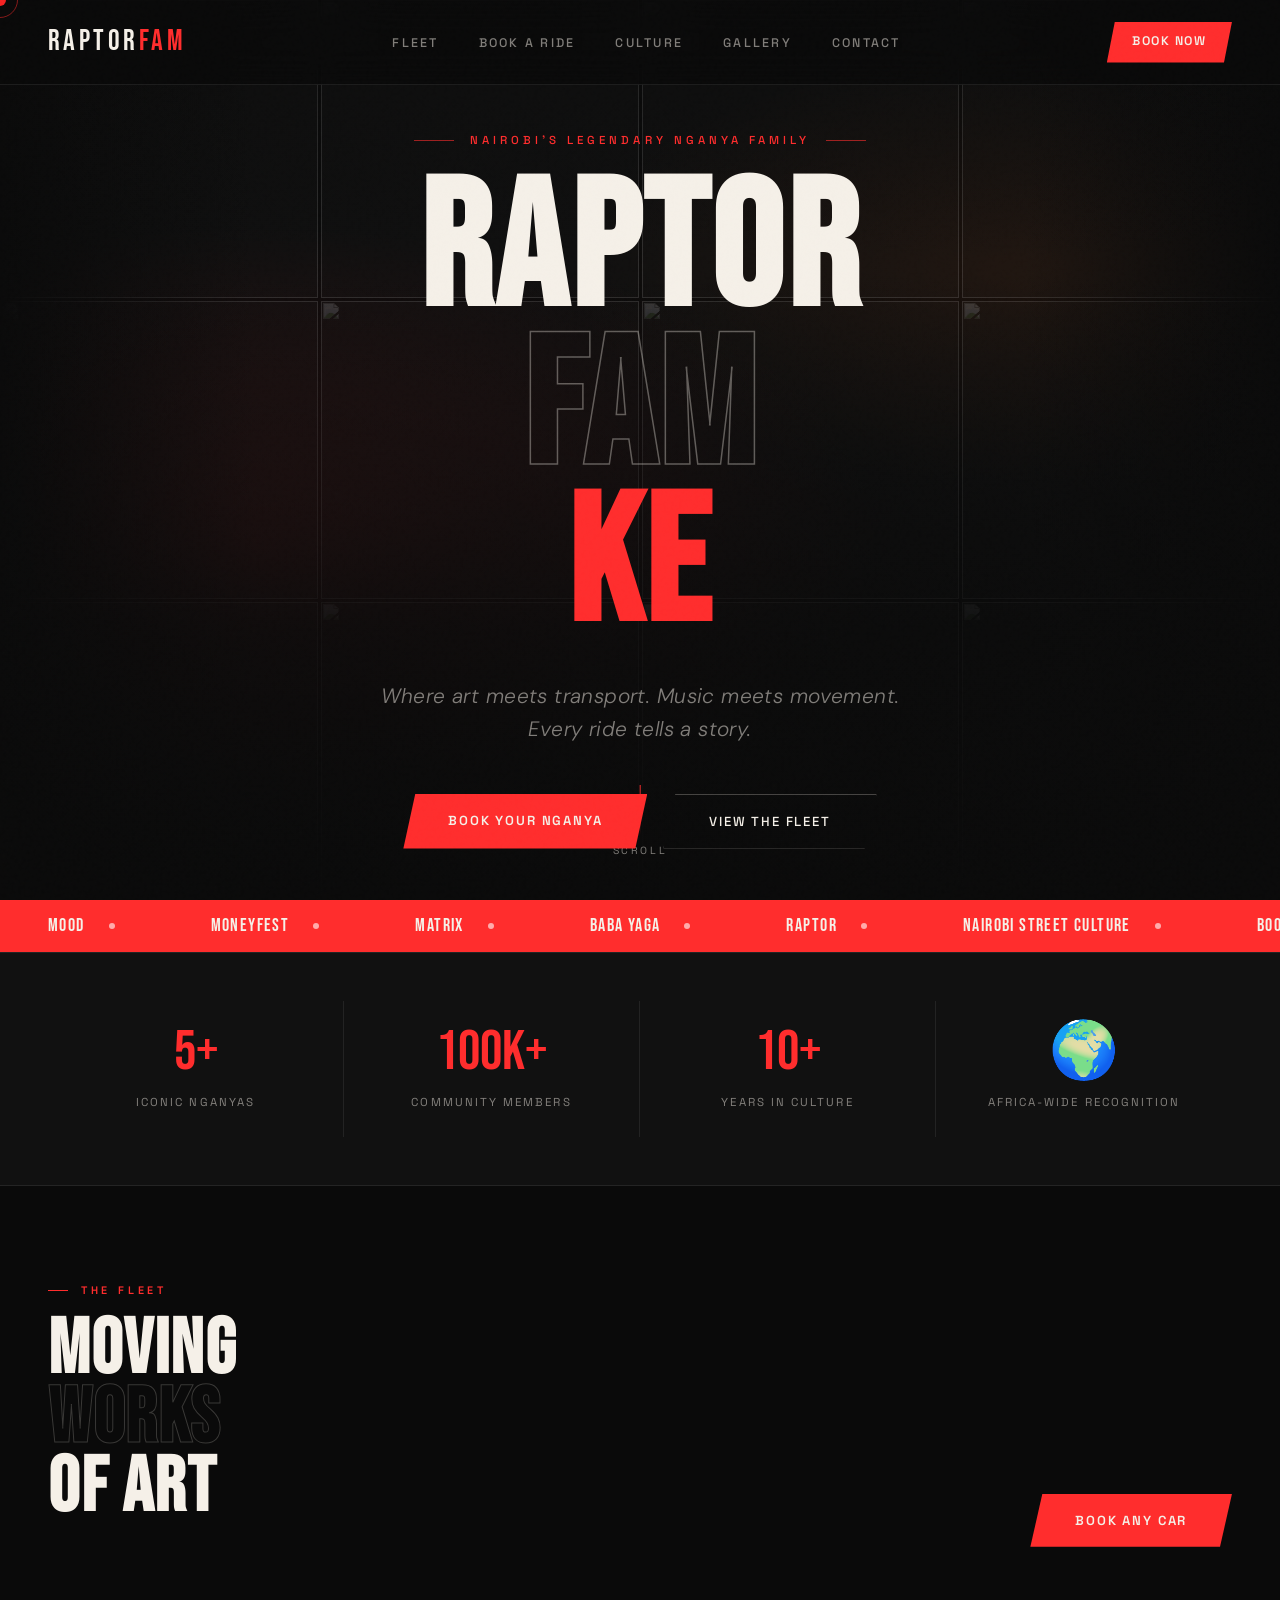
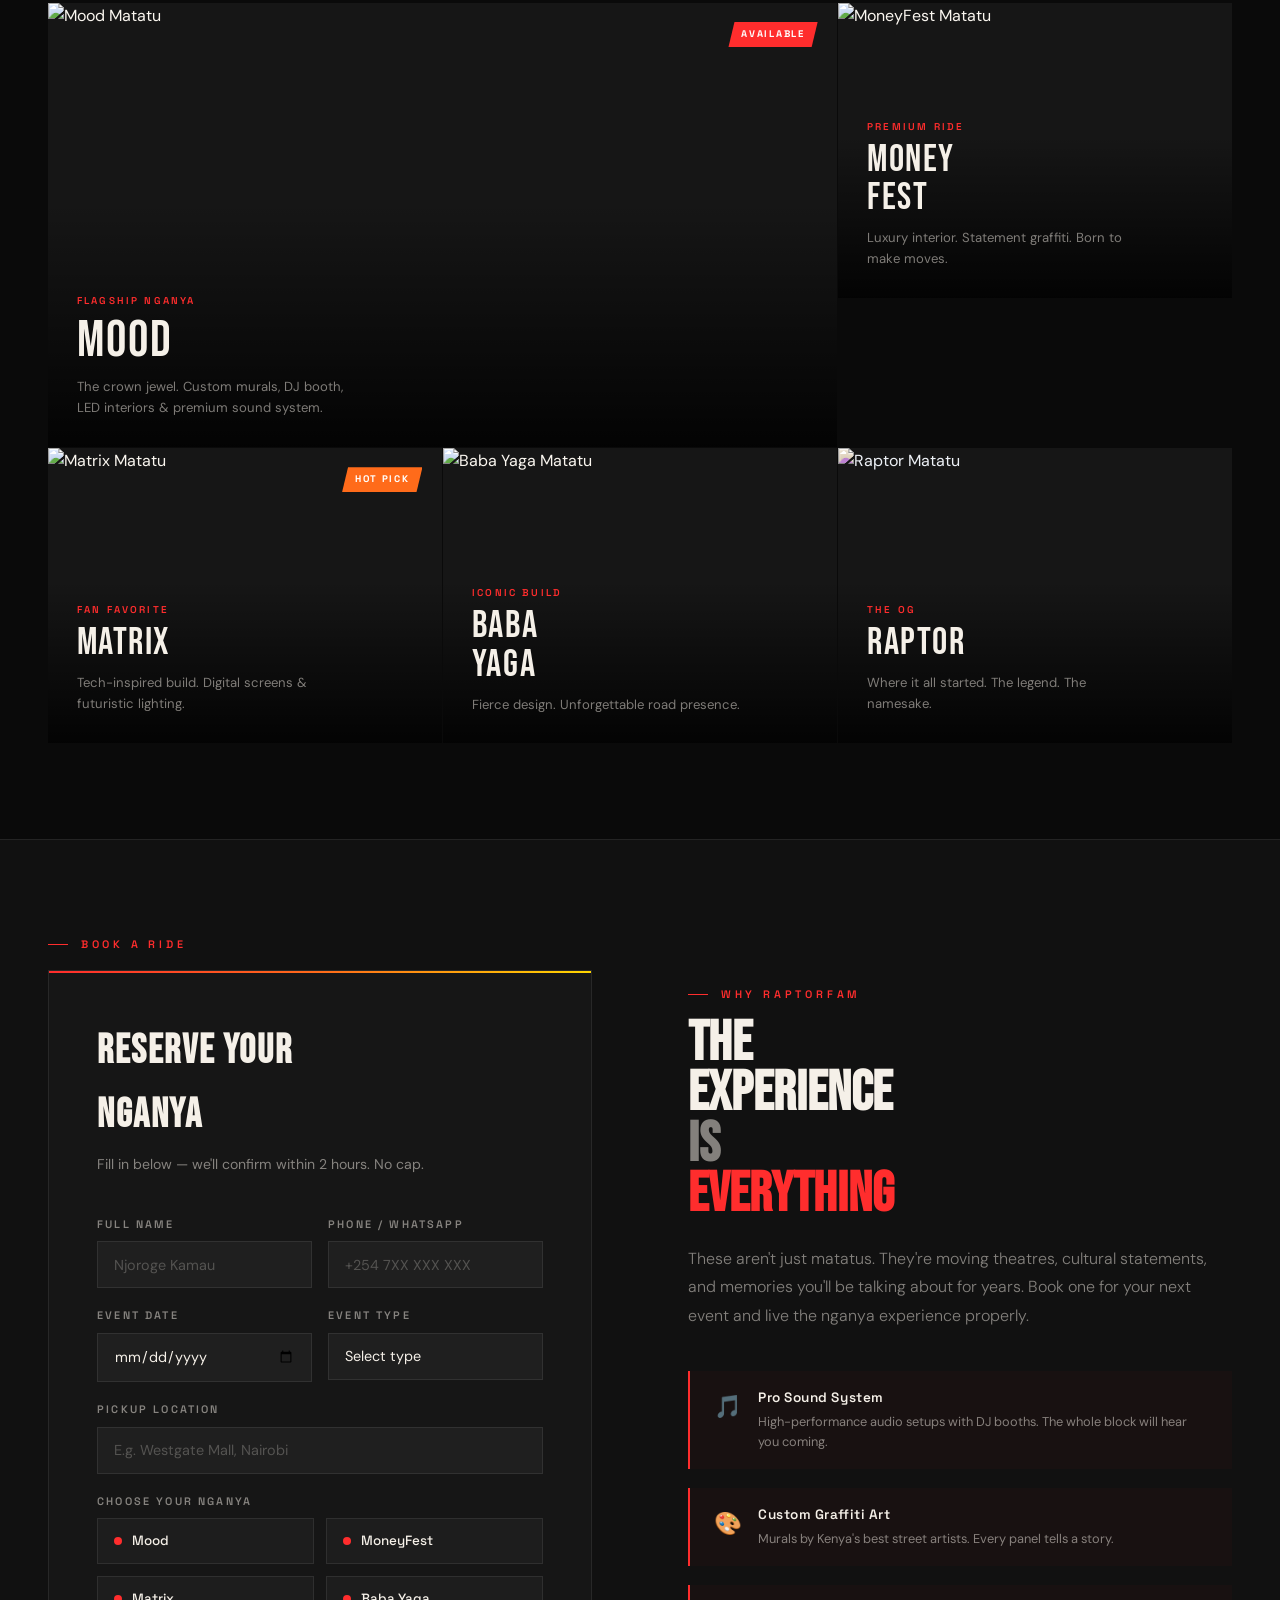
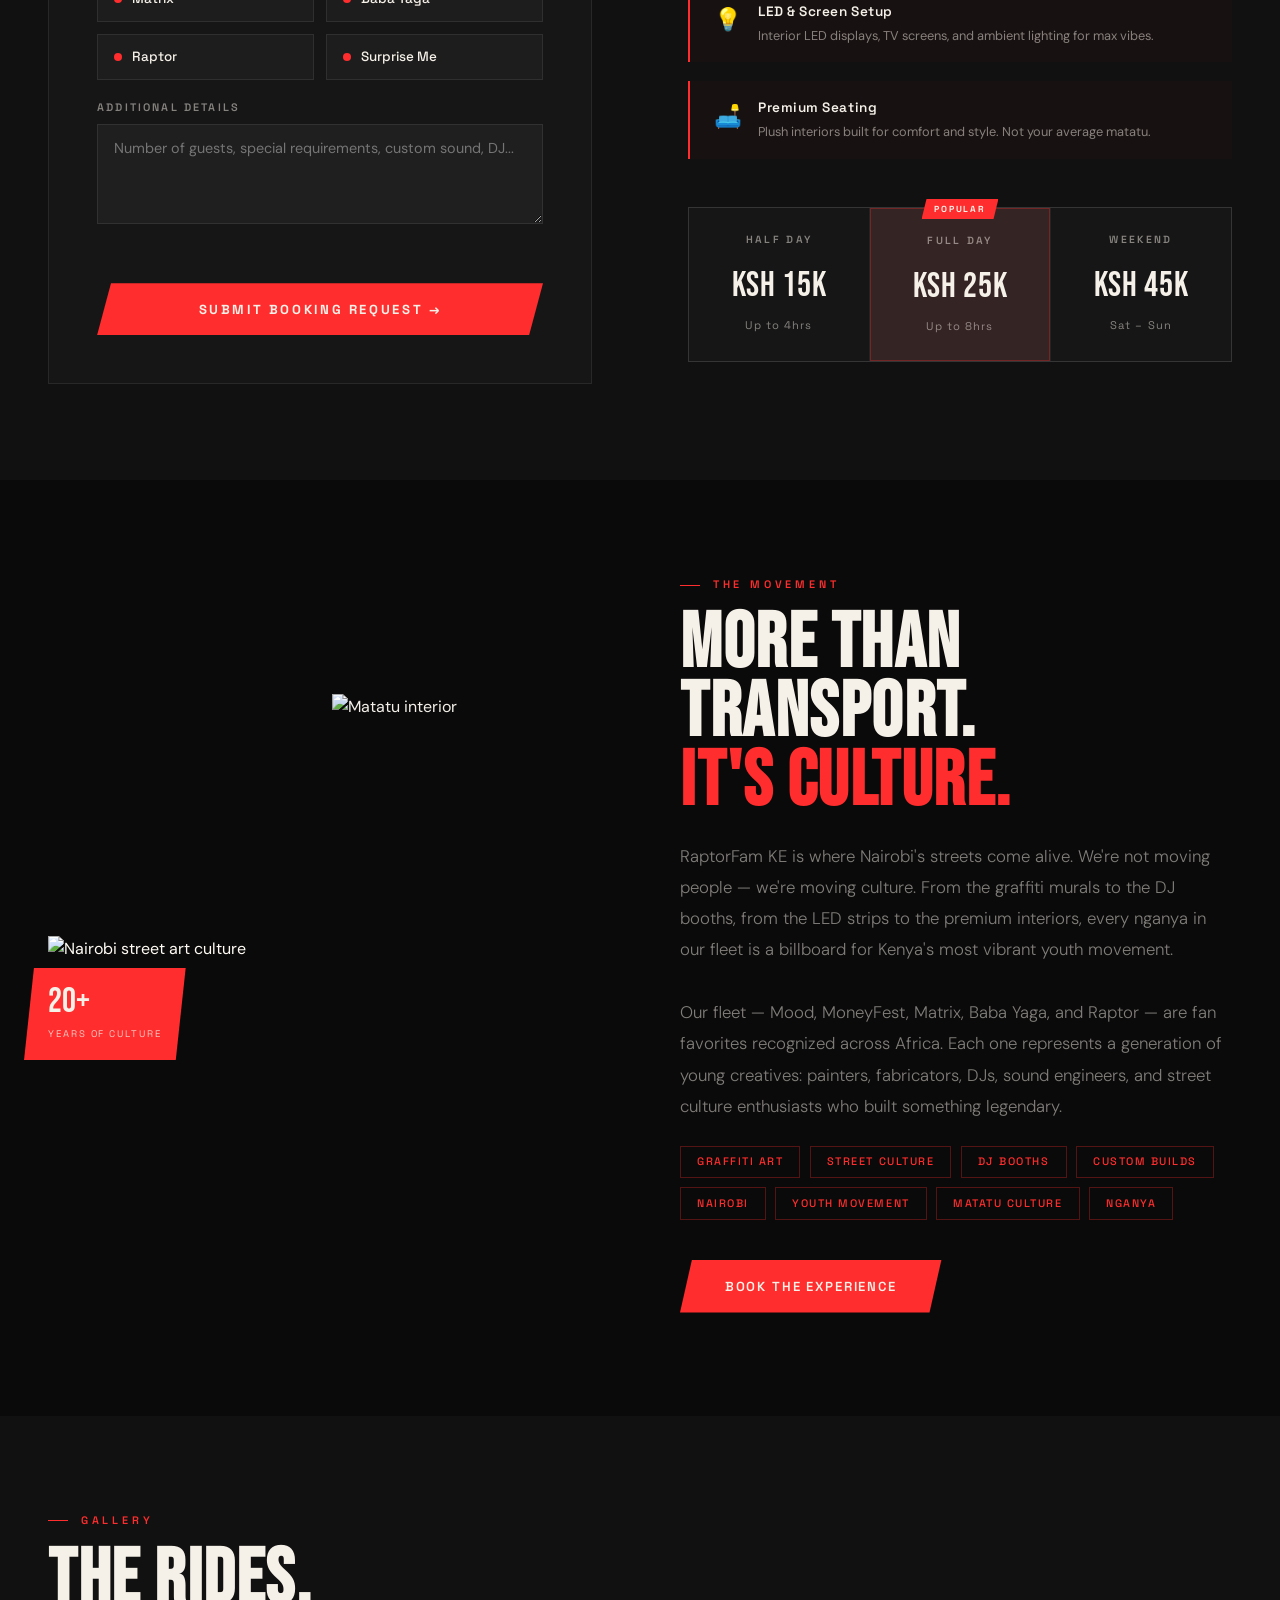
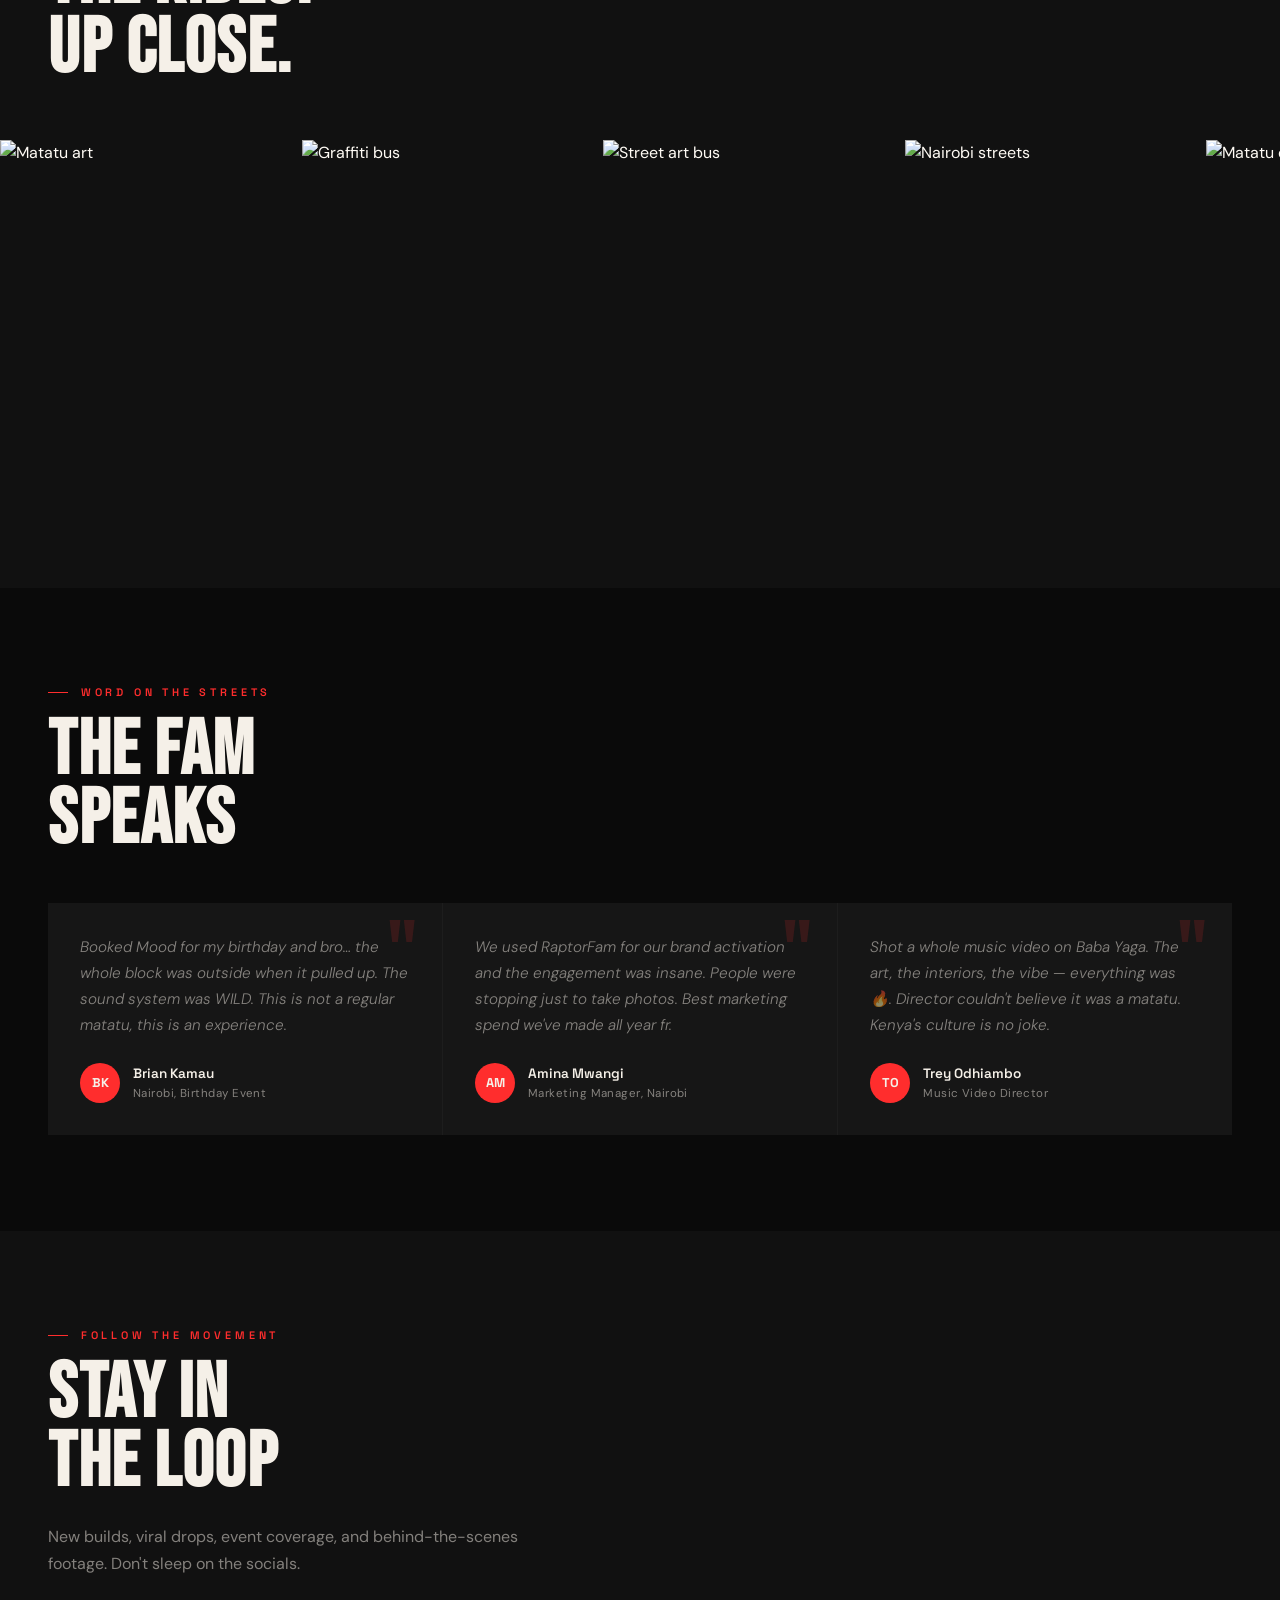
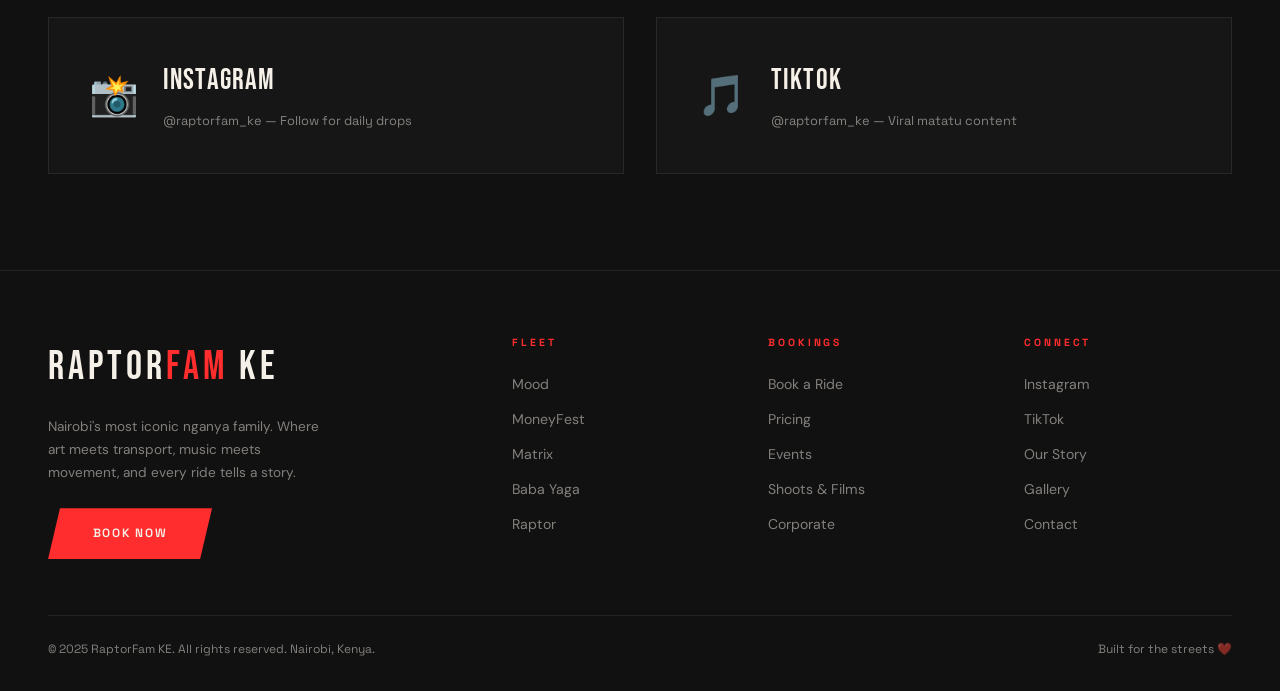
==== index.html @ e4403799 "Initial commit: RaptorFam KE website - Complete Nganya culture platform" ====
<!DOCTYPE html>
<html lang="en">
<head>
<meta charset="UTF-8">
<meta name="viewport" content="width=device-width, initial-scale=1.0">
<title>RaptorFam KE — Book the Nganya</title>
<link rel="preconnect" href="https://fonts.googleapis.com">
<link rel="preconnect" href="https://fonts.gstatic.com" crossorigin>
<link href="https://fonts.googleapis.com/css2?family=Black+Han+Sans&family=Space+Grotesk:wght@300;400;500;600;700&family=Bebas+Neue&family=DM+Sans:ital,wght@0,300;0,400;0,500;1,300&display=swap" rel="stylesheet">
<style>
  *, *::before, *::after { box-sizing: border-box; margin: 0; padding: 0; }

  :root {
    --raptor-black: #0a0a0a;
    --raptor-deep: #111111;
    --raptor-card: #161616;
    --raptor-border: rgba(255,255,255,0.08);
    --raptor-red: #FF2D2D;
    --raptor-orange: #FF6B1A;
    --raptor-yellow: #FFD600;
    --raptor-white: #F5F0E8;
    --raptor-muted: rgba(245,240,232,0.5);
    --raptor-faint: rgba(245,240,232,0.12);
    --font-display: 'Bebas Neue', sans-serif;
    --font-heading: 'Black Han Sans', sans-serif;
    --font-body: 'DM Sans', sans-serif;
    --font-ui: 'Space Grotesk', sans-serif;
  }

  html { scroll-behavior: smooth; }

  body {
    background: var(--raptor-black);
    color: var(--raptor-white);
    font-family: var(--font-body);
    font-size: 16px;
    line-height: 1.6;
    overflow-x: hidden;
    cursor: none;
  }

  /* CUSTOM CURSOR */
  .cursor {
    width: 12px; height: 12px;
    background: var(--raptor-red);
    border-radius: 50%;
    position: fixed;
    pointer-events: none;
    z-index: 9999;
    transform: translate(-50%, -50%);
    transition: transform 0.1s, background 0.2s;
    mix-blend-mode: difference;
  }
  .cursor-ring {
    width: 36px; height: 36px;
    border: 1px solid rgba(255,45,45,0.5);
    border-radius: 50%;
    position: fixed;
    pointer-events: none;
    z-index: 9998;
    transform: translate(-50%, -50%);
    transition: all 0.15s ease;
  }
  body:hover .cursor { opacity: 1; }

  /* SCROLLBAR */
  ::-webkit-scrollbar { width: 3px; }
  ::-webkit-scrollbar-track { background: var(--raptor-black); }
  ::-webkit-scrollbar-thumb { background: var(--raptor-red); border-radius: 2px; }

  /* NOISE OVERLAY */
  body::before {
    content: '';
    position: fixed;
    inset: 0;
    background-image: url("data:image/svg+xml,%3Csvg viewBox='0 0 256 256' xmlns='http://www.w3.org/2000/svg'%3E%3Cfilter id='noise'%3E%3CfeTurbulence type='fractalNoise' baseFrequency='0.9' numOctaves='4' stitchTiles='stitch'/%3E%3C/filter%3E%3Crect width='100%25' height='100%25' filter='url(%23noise)' opacity='0.04'/%3E%3C/svg%3E");
    pointer-events: none;
    z-index: 1000;
    opacity: 0.4;
  }

  /* NAV */
  nav {
    position: fixed;
    top: 0; left: 0; right: 0;
    z-index: 900;
    padding: 1.2rem 3rem;
    display: flex;
    align-items: center;
    justify-content: space-between;
    background: rgba(10,10,10,0.85);
    backdrop-filter: blur(20px);
    border-bottom: 1px solid var(--raptor-border);
  }

  .nav-logo {
    font-family: var(--font-display);
    font-size: 1.8rem;
    letter-spacing: 0.12em;
    color: var(--raptor-white);
    text-decoration: none;
  }
  .nav-logo span { color: var(--raptor-red); }

  .nav-links {
    display: flex;
    gap: 2.5rem;
    list-style: none;
  }
  .nav-links a {
    font-family: var(--font-ui);
    font-size: 0.78rem;
    font-weight: 500;
    letter-spacing: 0.18em;
    text-transform: uppercase;
    color: var(--raptor-muted);
    text-decoration: none;
    transition: color 0.2s;
    position: relative;
  }
  .nav-links a::after {
    content: '';
    position: absolute;
    bottom: -3px; left: 0;
    width: 0; height: 1px;
    background: var(--raptor-red);
    transition: width 0.3s;
  }
  .nav-links a:hover { color: var(--raptor-white); }
  .nav-links a:hover::after { width: 100%; }

  .nav-cta {
    font-family: var(--font-ui);
    font-size: 0.78rem;
    font-weight: 600;
    letter-spacing: 0.12em;
    text-transform: uppercase;
    padding: 0.65rem 1.6rem;
    background: var(--raptor-red);
    color: var(--raptor-white);
    border: none;
    cursor: none;
    text-decoration: none;
    transition: background 0.2s, transform 0.15s;
    clip-path: polygon(8px 0%, 100% 0%, calc(100% - 8px) 100%, 0% 100%);
  }
  .nav-cta:hover {
    background: var(--raptor-orange);
    transform: translateY(-1px);
  }

  /* HERO */
  .hero {
    min-height: 100vh;
    position: relative;
    display: grid;
    place-items: center;
    overflow: hidden;
    padding-top: 80px;
  }

  .hero-bg {
    position: absolute;
    inset: 0;
    background:
      radial-gradient(ellipse 70% 50% at 20% 60%, rgba(255,45,45,0.12) 0%, transparent 70%),
      radial-gradient(ellipse 60% 40% at 80% 30%, rgba(255,107,26,0.07) 0%, transparent 60%),
      var(--raptor-black);
  }

  .hero-img-grid {
    position: absolute;
    inset: 0;
    display: grid;
    grid-template-columns: repeat(4, 1fr);
    grid-template-rows: repeat(3, 1fr);
    gap: 3px;
    opacity: 0.18;
  }
  .hero-img-grid-cell {
    background: var(--raptor-faint);
    overflow: hidden;
  }
  .hero-img-grid-cell img {
    width: 100%; height: 100%;
    object-fit: cover;
    filter: grayscale(60%) contrast(1.2);
  }

  .hero-grid-overlay {
    position: absolute;
    inset: 0;
    background:
      linear-gradient(to bottom, rgba(10,10,10,0.3) 0%, transparent 30%, rgba(10,10,10,0.8) 70%, var(--raptor-black) 100%),
      linear-gradient(to right, var(--raptor-black) 0%, transparent 20%, transparent 80%, var(--raptor-black) 100%);
  }

  .hero-content {
    position: relative;
    z-index: 2;
    text-align: center;
    max-width: 1100px;
    padding: 0 2rem;
  }

  .hero-eyebrow {
    font-family: var(--font-ui);
    font-size: 0.72rem;
    font-weight: 500;
    letter-spacing: 0.35em;
    text-transform: uppercase;
    color: var(--raptor-red);
    margin-bottom: 1.5rem;
    display: flex;
    align-items: center;
    justify-content: center;
    gap: 1rem;
  }
  .hero-eyebrow::before, .hero-eyebrow::after {
    content: '';
    display: block;
    width: 40px; height: 1px;
    background: var(--raptor-red);
    opacity: 0.6;
  }

  .hero-title {
    font-family: var(--font-display);
    font-size: clamp(5rem, 14vw, 13rem);
    line-height: 0.88;
    letter-spacing: 0.02em;
    color: var(--raptor-white);
    margin-bottom: 0.3rem;
  }
  .hero-title .outline {
    -webkit-text-stroke: 1.5px rgba(245,240,232,0.35);
    color: transparent;
  }
  .hero-title .accent { color: var(--raptor-red); }

  .hero-subtitle {
    font-family: var(--font-body);
    font-size: clamp(1rem, 2.2vw, 1.3rem);
    font-weight: 300;
    color: var(--raptor-muted);
    max-width: 560px;
    margin: 2rem auto 3rem;
    font-style: italic;
    letter-spacing: 0.02em;
  }

  .hero-actions {
    display: flex;
    gap: 1rem;
    justify-content: center;
    flex-wrap: wrap;
  }

  .btn-primary {
    font-family: var(--font-ui);
    font-size: 0.82rem;
    font-weight: 600;
    letter-spacing: 0.14em;
    text-transform: uppercase;
    padding: 1rem 2.8rem;
    background: var(--raptor-red);
    color: var(--raptor-white);
    border: none;
    cursor: none;
    text-decoration: none;
    display: inline-block;
    transition: all 0.2s;
    clip-path: polygon(12px 0%, 100% 0%, calc(100% - 12px) 100%, 0% 100%);
    position: relative;
    overflow: hidden;
  }
  .btn-primary::before {
    content: '';
    position: absolute;
    inset: 0;
    background: linear-gradient(90deg, transparent, rgba(255,255,255,0.12), transparent);
    transform: translateX(-100%);
    transition: transform 0.5s;
  }
  .btn-primary:hover::before { transform: translateX(100%); }
  .btn-primary:hover { background: var(--raptor-orange); transform: translateY(-2px); }

  .btn-ghost {
    font-family: var(--font-ui);
    font-size: 0.82rem;
    font-weight: 500;
    letter-spacing: 0.14em;
    text-transform: uppercase;
    padding: 1rem 2.8rem;
    background: transparent;
    color: var(--raptor-white);
    border: 1px solid rgba(245,240,232,0.25);
    cursor: none;
    text-decoration: none;
    display: inline-block;
    transition: all 0.2s;
    clip-path: polygon(12px 0%, 100% 0%, calc(100% - 12px) 100%, 0% 100%);
  }
  .btn-ghost:hover {
    border-color: var(--raptor-red);
    color: var(--raptor-red);
    transform: translateY(-2px);
  }

  .hero-scroll {
    position: absolute;
    bottom: 2.5rem;
    left: 50%;
    transform: translateX(-50%);
    display: flex;
    flex-direction: column;
    align-items: center;
    gap: 0.5rem;
    font-family: var(--font-ui);
    font-size: 0.65rem;
    letter-spacing: 0.25em;
    text-transform: uppercase;
    color: var(--raptor-muted);
  }
  .hero-scroll-line {
    width: 1px;
    height: 50px;
    background: linear-gradient(to bottom, var(--raptor-red), transparent);
    animation: scrollPulse 2s infinite;
  }
  @keyframes scrollPulse {
    0%, 100% { opacity: 0.4; transform: scaleY(1); }
    50% { opacity: 1; transform: scaleY(1.2); }
  }

  /* TICKER */
  .ticker-wrap {
    background: var(--raptor-red);
    overflow: hidden;
    padding: 0.75rem 0;
    position: relative;
    z-index: 2;
  }
  .ticker-track {
    display: flex;
    width: max-content;
    animation: tickerScroll 25s linear infinite;
  }
  .ticker-item {
    font-family: var(--font-display);
    font-size: 1.1rem;
    letter-spacing: 0.08em;
    color: var(--raptor-white);
    padding: 0 3rem;
    white-space: nowrap;
    display: flex;
    align-items: center;
    gap: 1.5rem;
  }
  .ticker-item span {
    width: 6px; height: 6px;
    background: rgba(255,255,255,0.6);
    border-radius: 50%;
    display: inline-block;
  }
  @keyframes tickerScroll {
    from { transform: translateX(0); }
    to { transform: translateX(-50%); }
  }

  /* SECTION COMMONS */
  section { position: relative; }

  .section-inner {
    max-width: 1280px;
    margin: 0 auto;
    padding: 6rem 3rem;
  }

  .section-label {
    font-family: var(--font-ui);
    font-size: 0.68rem;
    font-weight: 600;
    letter-spacing: 0.35em;
    text-transform: uppercase;
    color: var(--raptor-red);
    margin-bottom: 1rem;
    display: flex;
    align-items: center;
    gap: 0.8rem;
  }
  .section-label::before {
    content: '';
    display: block;
    width: 20px; height: 1px;
    background: var(--raptor-red);
  }

  .section-title {
    font-family: var(--font-display);
    font-size: clamp(3rem, 6vw, 5.5rem);
    line-height: 0.9;
    letter-spacing: 0.02em;
    color: var(--raptor-white);
    margin-bottom: 1.5rem;
  }

  /* STATS BAR */
  .stats-bar {
    background: var(--raptor-deep);
    border-top: 1px solid var(--raptor-border);
    border-bottom: 1px solid var(--raptor-border);
  }
  .stats-grid {
    max-width: 1280px;
    margin: 0 auto;
    padding: 3rem;
    display: grid;
    grid-template-columns: repeat(4, 1fr);
    gap: 0;
  }
  .stat-item {
    padding: 1.5rem 2rem;
    border-right: 1px solid var(--raptor-border);
    text-align: center;
  }
  .stat-item:last-child { border-right: none; }
  .stat-number {
    font-family: var(--font-display);
    font-size: 3.5rem;
    color: var(--raptor-red);
    display: block;
    line-height: 1;
    margin-bottom: 0.4rem;
  }
  .stat-label {
    font-family: var(--font-ui);
    font-size: 0.72rem;
    letter-spacing: 0.18em;
    text-transform: uppercase;
    color: var(--raptor-muted);
  }

  /* FLEET SECTION */
  .fleet-section { background: var(--raptor-black); }

  .fleet-header {
    display: flex;
    align-items: flex-end;
    justify-content: space-between;
    margin-bottom: 3.5rem;
  }

  .fleet-grid {
    display: grid;
    grid-template-columns: repeat(3, 1fr);
    gap: 1.5px;
  }

  .fleet-card {
    position: relative;
    overflow: hidden;
    cursor: none;
    aspect-ratio: 4/3;
    background: var(--raptor-card);
  }
  .fleet-card:first-child {
    grid-column: span 2;
    aspect-ratio: 16/9;
  }

  .fleet-card img {
    width: 100%; height: 100%;
    object-fit: cover;
    transition: transform 0.6s cubic-bezier(0.25, 0.46, 0.45, 0.94), filter 0.4s;
    filter: saturate(0.8) contrast(1.05);
  }
  .fleet-card:hover img {
    transform: scale(1.06);
    filter: saturate(1.1) contrast(1.1);
  }

  .fleet-card-overlay {
    position: absolute;
    inset: 0;
    background: linear-gradient(to top, rgba(0,0,0,0.85) 0%, transparent 55%);
    display: flex;
    flex-direction: column;
    justify-content: flex-end;
    padding: 1.8rem;
    transition: opacity 0.3s;
  }

  .fleet-tag {
    font-family: var(--font-ui);
    font-size: 0.62rem;
    font-weight: 600;
    letter-spacing: 0.22em;
    text-transform: uppercase;
    color: var(--raptor-red);
    margin-bottom: 0.4rem;
  }
  .fleet-name {
    font-family: var(--font-display);
    font-size: 2.4rem;
    letter-spacing: 0.04em;
    color: var(--raptor-white);
    line-height: 1;
    margin-bottom: 0.6rem;
  }
  .fleet-card:first-child .fleet-name { font-size: 3.2rem; }
  .fleet-desc {
    font-size: 0.82rem;
    color: var(--raptor-muted);
    max-width: 280px;
  }

  .fleet-badge {
    position: absolute;
    top: 1.2rem; right: 1.2rem;
    background: var(--raptor-red);
    font-family: var(--font-ui);
    font-size: 0.6rem;
    font-weight: 700;
    letter-spacing: 0.18em;
    text-transform: uppercase;
    color: white;
    padding: 0.3rem 0.8rem;
    clip-path: polygon(6px 0%, 100% 0%, calc(100% - 6px) 100%, 0% 100%);
  }

  /* BOOKING SECTION */
  .booking-section {
    background: var(--raptor-deep);
    border-top: 1px solid var(--raptor-border);
  }

  .booking-grid {
    display: grid;
    grid-template-columns: 1fr 1fr;
    gap: 6rem;
    align-items: start;
  }

  .booking-form {
    background: var(--raptor-card);
    border: 1px solid var(--raptor-border);
    padding: 3rem;
    position: relative;
  }
  .booking-form::before {
    content: '';
    position: absolute;
    top: 0; left: 0; right: 0;
    height: 2px;
    background: linear-gradient(90deg, var(--raptor-red), var(--raptor-orange), var(--raptor-yellow));
  }

  .form-title {
    font-family: var(--font-display);
    font-size: 2.5rem;
    letter-spacing: 0.04em;
    margin-bottom: 0.4rem;
  }
  .form-subtitle {
    font-size: 0.88rem;
    color: var(--raptor-muted);
    margin-bottom: 2.5rem;
  }

  .form-row {
    display: grid;
    grid-template-columns: 1fr 1fr;
    gap: 1rem;
  }

  .form-group {
    margin-bottom: 1.2rem;
  }
  .form-label {
    display: block;
    font-family: var(--font-ui);
    font-size: 0.68rem;
    font-weight: 600;
    letter-spacing: 0.2em;
    text-transform: uppercase;
    color: var(--raptor-muted);
    margin-bottom: 0.5rem;
  }
  .form-input, .form-select, .form-textarea {
    width: 100%;
    background: rgba(255,255,255,0.04);
    border: 1px solid var(--raptor-border);
    color: var(--raptor-white);
    font-family: var(--font-body);
    font-size: 0.9rem;
    padding: 0.85rem 1rem;
    outline: none;
    transition: border-color 0.2s, background 0.2s;
    appearance: none;
    -webkit-appearance: none;
  }
  .form-input:focus, .form-select:focus, .form-textarea:focus {
    border-color: var(--raptor-red);
    background: rgba(255,45,45,0.04);
  }
  .form-input::placeholder { color: rgba(245,240,232,0.25); }
  .form-select option { background: var(--raptor-card); color: var(--raptor-white); }
  .form-textarea { resize: vertical; min-height: 100px; }

  .form-cars {
    display: grid;
    grid-template-columns: repeat(2, 1fr);
    gap: 0.75rem;
    margin-top: 0.5rem;
  }
  .car-option {
    position: relative;
  }
  .car-option input { position: absolute; opacity: 0; pointer-events: none; }
  .car-option label {
    display: flex;
    align-items: center;
    gap: 0.6rem;
    padding: 0.7rem 1rem;
    background: rgba(255,255,255,0.03);
    border: 1px solid var(--raptor-border);
    cursor: none;
    transition: all 0.2s;
    font-size: 0.84rem;
    font-family: var(--font-ui);
    font-weight: 500;
  }
  .car-option input:checked + label {
    border-color: var(--raptor-red);
    background: rgba(255,45,45,0.1);
    color: var(--raptor-red);
  }
  .car-dot {
    width: 8px; height: 8px;
    border-radius: 50%;
    background: var(--raptor-red);
    flex-shrink: 0;
  }

  .form-submit {
    width: 100%;
    margin-top: 2rem;
    padding: 1.1rem;
    background: var(--raptor-red);
    color: var(--raptor-white);
    border: none;
    font-family: var(--font-ui);
    font-size: 0.82rem;
    font-weight: 700;
    letter-spacing: 0.2em;
    text-transform: uppercase;
    cursor: none;
    transition: all 0.2s;
    clip-path: polygon(14px 0%, 100% 0%, calc(100% - 14px) 100%, 0% 100%);
    position: relative;
    overflow: hidden;
  }
  .form-submit::before {
    content: '';
    position: absolute;
    inset: 0;
    background: linear-gradient(90deg, transparent, rgba(255,255,255,0.15), transparent);
    transform: translateX(-100%);
    transition: transform 0.5s;
  }
  .form-submit:hover::before { transform: translateX(100%); }
  .form-submit:hover { background: #ff1a1a; }

  .booking-info { padding-top: 1rem; }

  .info-title {
    font-family: var(--font-display);
    font-size: 3.5rem;
    line-height: 0.9;
    margin-bottom: 1.5rem;
  }
  .info-title .dim { color: var(--raptor-muted); }

  .info-text {
    font-size: 1rem;
    font-weight: 300;
    color: var(--raptor-muted);
    line-height: 1.8;
    margin-bottom: 2.5rem;
  }

  .info-features {
    display: flex;
    flex-direction: column;
    gap: 1.2rem;
    margin-bottom: 3rem;
  }
  .info-feat {
    display: flex;
    align-items: flex-start;
    gap: 1rem;
    padding: 1rem 1.5rem;
    border-left: 2px solid var(--raptor-red);
    background: rgba(255,45,45,0.03);
  }
  .feat-icon {
    font-size: 1.4rem;
    flex-shrink: 0;
    margin-top: 0.1rem;
  }
  .feat-title {
    font-family: var(--font-ui);
    font-size: 0.85rem;
    font-weight: 600;
    color: var(--raptor-white);
    margin-bottom: 0.2rem;
    letter-spacing: 0.04em;
  }
  .feat-desc {
    font-size: 0.8rem;
    color: var(--raptor-muted);
  }

  .price-cards {
    display: grid;
    grid-template-columns: repeat(3, 1fr);
    gap: 1px;
    background: var(--raptor-border);
    border: 1px solid var(--raptor-border);
  }
  .price-card {
    background: var(--raptor-card);
    padding: 1.5rem 1.2rem;
    text-align: center;
  }
  .price-card.featured {
    background: rgba(255,45,45,0.08);
    border: 1px solid rgba(255,45,45,0.3);
    position: relative;
  }
  .price-card.featured::before {
    content: 'POPULAR';
    position: absolute;
    top: -10px; left: 50%;
    transform: translateX(-50%);
    background: var(--raptor-red);
    font-family: var(--font-ui);
    font-size: 0.55rem;
    font-weight: 700;
    letter-spacing: 0.2em;
    padding: 0.2rem 0.8rem;
    clip-path: polygon(5px 0%, 100% 0%, calc(100% - 5px) 100%, 0% 100%);
  }
  .price-tier {
    font-family: var(--font-ui);
    font-size: 0.65rem;
    font-weight: 600;
    letter-spacing: 0.22em;
    text-transform: uppercase;
    color: var(--raptor-muted);
    margin-bottom: 0.6rem;
  }
  .price-amount {
    font-family: var(--font-display);
    font-size: 2.2rem;
    color: var(--raptor-white);
    letter-spacing: 0.02em;
  }
  .price-amount small {
    font-family: var(--font-ui);
    font-size: 0.7rem;
    color: var(--raptor-muted);
    letter-spacing: 0.1em;
    display: block;
    margin-top: 0.2rem;
  }

  /* CULTURE SECTION */
  .culture-section { background: var(--raptor-black); }

  .culture-grid {
    display: grid;
    grid-template-columns: 1fr 1fr;
    gap: 5rem;
    align-items: center;
  }

  .culture-visual {
    position: relative;
  }
  .culture-img-main {
    width: 100%;
    aspect-ratio: 4/5;
    object-fit: cover;
    filter: saturate(0.85) contrast(1.1);
  }
  .culture-img-accent {
    position: absolute;
    bottom: -2rem;
    right: -2rem;
    width: 55%;
    aspect-ratio: 1;
    object-fit: cover;
    border: 4px solid var(--raptor-black);
    filter: saturate(0.85);
  }
  .culture-stat-pill {
    position: absolute;
    top: 2rem;
    left: -1.5rem;
    background: var(--raptor-red);
    padding: 1rem 1.5rem;
    clip-path: polygon(10px 0%, 100% 0%, calc(100% - 10px) 100%, 0% 100%);
  }
  .culture-stat-pill .num {
    font-family: var(--font-display);
    font-size: 2.2rem;
    display: block;
    line-height: 1;
  }
  .culture-stat-pill .lbl {
    font-family: var(--font-ui);
    font-size: 0.6rem;
    letter-spacing: 0.2em;
    text-transform: uppercase;
    opacity: 0.8;
  }

  .culture-text .section-title { margin-bottom: 1.5rem; }

  .culture-body {
    font-size: 1.05rem;
    font-weight: 300;
    color: var(--raptor-muted);
    line-height: 1.85;
    margin-bottom: 2rem;
  }

  .culture-tags {
    display: flex;
    flex-wrap: wrap;
    gap: 0.6rem;
    margin-bottom: 2.5rem;
  }
  .culture-tag {
    font-family: var(--font-ui);
    font-size: 0.68rem;
    font-weight: 500;
    letter-spacing: 0.14em;
    text-transform: uppercase;
    padding: 0.4rem 1rem;
    border: 1px solid rgba(255,45,45,0.3);
    color: var(--raptor-red);
    transition: all 0.2s;
  }
  .culture-tag:hover {
    background: rgba(255,45,45,0.12);
    border-color: var(--raptor-red);
  }

  /* GALLERY */
  .gallery-section { background: var(--raptor-deep); }

  .gallery-scroll {
    display: flex;
    gap: 1.5px;
    overflow-x: auto;
    margin: 0 -3rem;
    padding: 0 3rem;
    scrollbar-width: none;
  }
  .gallery-scroll::-webkit-scrollbar { display: none; }

  .gallery-item {
    flex-shrink: 0;
    width: 300px;
    height: 400px;
    overflow: hidden;
    position: relative;
    cursor: none;
  }
  .gallery-item img {
    width: 100%; height: 100%;
    object-fit: cover;
    transition: transform 0.5s, filter 0.3s;
    filter: saturate(0.75) contrast(1.1);
  }
  .gallery-item:hover img {
    transform: scale(1.08);
    filter: saturate(1.2) contrast(1.1);
  }
  .gallery-item-label {
    position: absolute;
    bottom: 0; left: 0; right: 0;
    padding: 1.5rem 1.2rem 1.2rem;
    background: linear-gradient(to top, rgba(0,0,0,0.8), transparent);
    font-family: var(--font-display);
    font-size: 1.3rem;
    letter-spacing: 0.06em;
    opacity: 0;
    transition: opacity 0.3s;
  }
  .gallery-item:hover .gallery-item-label { opacity: 1; }

  /* TESTIMONIALS */
  .testimonials-section { background: var(--raptor-black); }

  .testimonials-grid {
    display: grid;
    grid-template-columns: repeat(3, 1fr);
    gap: 1.5px;
    background: var(--raptor-border);
    margin-top: 3rem;
  }
  .testimonial {
    background: var(--raptor-card);
    padding: 2rem;
    position: relative;
  }
  .testimonial::before {
    content: '"';
    font-family: var(--font-display);
    font-size: 6rem;
    color: rgba(255,45,45,0.15);
    position: absolute;
    top: 0.5rem; right: 1.5rem;
    line-height: 1;
    pointer-events: none;
  }
  .test-text {
    font-size: 0.95rem;
    font-weight: 300;
    color: var(--raptor-muted);
    line-height: 1.7;
    margin-bottom: 1.5rem;
    font-style: italic;
  }
  .test-author {
    display: flex;
    align-items: center;
    gap: 0.8rem;
  }
  .test-avatar {
    width: 40px; height: 40px;
    border-radius: 50%;
    background: var(--raptor-red);
    display: flex;
    align-items: center;
    justify-content: center;
    font-family: var(--font-ui);
    font-size: 0.8rem;
    font-weight: 700;
    flex-shrink: 0;
  }
  .test-name {
    font-family: var(--font-ui);
    font-size: 0.85rem;
    font-weight: 600;
    color: var(--raptor-white);
  }
  .test-role {
    font-size: 0.72rem;
    color: var(--raptor-muted);
    letter-spacing: 0.04em;
  }

  /* SOCIAL SECTION */
  .social-section { background: var(--raptor-deep); }

  .social-cta-wrap {
    display: grid;
    grid-template-columns: 1fr 1fr;
    gap: 2rem;
    margin-top: 2.5rem;
  }
  .social-card {
    border: 1px solid var(--raptor-border);
    padding: 2.5rem;
    background: var(--raptor-card);
    display: flex;
    align-items: center;
    gap: 1.5rem;
    transition: all 0.25s;
    text-decoration: none;
    color: inherit;
    cursor: none;
    position: relative;
    overflow: hidden;
  }
  .social-card::before {
    content: '';
    position: absolute;
    top: 0; left: 0;
    width: 3px; height: 0;
    background: var(--raptor-red);
    transition: height 0.3s;
  }
  .social-card:hover { border-color: rgba(255,45,45,0.3); }
  .social-card:hover::before { height: 100%; }
  .social-icon {
    font-size: 2.5rem;
    flex-shrink: 0;
  }
  .social-platform {
    font-family: var(--font-display);
    font-size: 1.8rem;
    letter-spacing: 0.04em;
    display: block;
    margin-bottom: 0.2rem;
  }
  .social-handle {
    font-size: 0.8rem;
    color: var(--raptor-muted);
    font-family: var(--font-ui);
  }

  /* FOOTER */
  footer {
    background: var(--raptor-deep);
    border-top: 1px solid var(--raptor-border);
  }
  .footer-inner {
    max-width: 1280px;
    margin: 0 auto;
    padding: 4rem 3rem 2rem;
  }
  .footer-grid {
    display: grid;
    grid-template-columns: 2fr 1fr 1fr 1fr;
    gap: 3rem;
    margin-bottom: 3rem;
  }
  .footer-brand-name {
    font-family: var(--font-display);
    font-size: 2.5rem;
    letter-spacing: 0.1em;
    margin-bottom: 1rem;
  }
  .footer-brand-name span { color: var(--raptor-red); }
  .footer-tagline {
    font-size: 0.85rem;
    color: var(--raptor-muted);
    line-height: 1.7;
    max-width: 280px;
    margin-bottom: 1.5rem;
  }
  .footer-heading {
    font-family: var(--font-ui);
    font-size: 0.65rem;
    font-weight: 700;
    letter-spacing: 0.28em;
    text-transform: uppercase;
    color: var(--raptor-red);
    margin-bottom: 1.2rem;
  }
  .footer-links { list-style: none; }
  .footer-links li { margin-bottom: 0.6rem; }
  .footer-links a {
    font-size: 0.88rem;
    color: var(--raptor-muted);
    text-decoration: none;
    transition: color 0.2s;
  }
  .footer-links a:hover { color: var(--raptor-white); }
  .footer-bottom {
    border-top: 1px solid var(--raptor-border);
    padding-top: 1.5rem;
    display: flex;
    justify-content: space-between;
    align-items: center;
  }
  .footer-copy {
    font-size: 0.75rem;
    color: var(--raptor-muted);
    font-family: var(--font-ui);
  }
  .footer-made {
    font-size: 0.75rem;
    color: var(--raptor-muted);
    font-family: var(--font-ui);
    display: flex;
    align-items: center;
    gap: 0.3rem;
  }

  /* ANIMATIONS */
  @keyframes fadeUp {
    from { opacity: 0; transform: translateY(30px); }
    to { opacity: 1; transform: translateY(0); }
  }
  .fade-up { animation: fadeUp 0.7s cubic-bezier(0.22, 1, 0.36, 1) both; }
  .delay-1 { animation-delay: 0.1s; }
  .delay-2 { animation-delay: 0.22s; }
  .delay-3 { animation-delay: 0.38s; }
  .delay-4 { animation-delay: 0.52s; }

  /* MOBILE */
  @media (max-width: 900px) {
    nav { padding: 1rem 1.5rem; }
    .nav-links { display: none; }
    .section-inner { padding: 4rem 1.5rem; }
    .hero-title { font-size: 5rem; }
    .fleet-grid { grid-template-columns: 1fr; }
    .fleet-card:first-child { grid-column: span 1; aspect-ratio: 16/9; }
    .booking-grid { grid-template-columns: 1fr; gap: 3rem; }
    .culture-grid { grid-template-columns: 1fr; gap: 3rem; }
    .stats-grid { grid-template-columns: repeat(2, 1fr); }
    .testimonials-grid { grid-template-columns: 1fr; }
    .social-cta-wrap { grid-template-columns: 1fr; }
    .footer-grid { grid-template-columns: 1fr 1fr; }
    .footer-brand { grid-column: span 2; }
    .form-row { grid-template-columns: 1fr; }
    .price-cards { grid-template-columns: 1fr; }
  }
</style>
</head>
<body>

<!-- CURSOR -->
<div class="cursor" id="cursor"></div>
<div class="cursor-ring" id="cursorRing"></div>

<!-- NAV -->
<nav>
  <a href="#" class="nav-logo">RAPTOR<span>FAM</span></a>
  <ul class="nav-links">
    <li><a href="#fleet">Fleet</a></li>
    <li><a href="#book">Book a Ride</a></li>
    <li><a href="#culture">Culture</a></li>
    <li><a href="#gallery">Gallery</a></li>
    <li><a href="#contact">Contact</a></li>
  </ul>
  <a href="#book" class="nav-cta">Book Now</a>
</nav>

<!-- HERO -->
<section class="hero">
  <div class="hero-bg"></div>

  <div class="hero-img-grid">
    <!-- Using high-quality Unsplash images of colorful buses/urban Nairobi -->
    <div class="hero-img-grid-cell"><img src="https://images.unsplash.com/photo-1547626387-71e5fe1c2048?w=600&q=80" alt=""></div>
    <div class="hero-img-grid-cell"><img src="https://images.unsplash.com/photo-1520285501-2ca33e4f7e97?w=600&q=80" alt=""></div>
    <div class="hero-img-grid-cell"><img src="https://images.unsplash.com/photo-1568605117036-5fe5e7bab0b7?w=600&q=80" alt=""></div>
    <div class="hero-img-grid-cell"><img src="https://images.unsplash.com/photo-1544620347-c4fd4a3d5957?w=600&q=80" alt=""></div>
    <div class="hero-img-grid-cell"><img src="https://images.unsplash.com/photo-1570125909232-eb263c188f7e?w=600&q=80" alt=""></div>
    <div class="hero-img-grid-cell"><img src="https://images.unsplash.com/photo-1614680376573-df3480f0c6ff?w=600&q=80" alt=""></div>
    <div class="hero-img-grid-cell"><img src="https://images.unsplash.com/photo-1543465077-db45d34b88a5?w=600&q=80" alt=""></div>
    <div class="hero-img-grid-cell"><img src="https://images.unsplash.com/photo-1565043589221-1a6fd9ae45c7?w=600&q=80" alt=""></div>
    <div class="hero-img-grid-cell"><img src="https://images.unsplash.com/photo-1541899481282-d53bffe3c35d?w=600&q=80" alt=""></div>
    <div class="hero-img-grid-cell"><img src="https://images.unsplash.com/photo-1558618666-fcd25c85cd64?w=600&q=80" alt=""></div>
    <div class="hero-img-grid-cell"><img src="https://images.unsplash.com/photo-1597404294360-feeeda04612e?w=600&q=80" alt=""></div>
    <div class="hero-img-grid-cell"><img src="https://images.unsplash.com/photo-1559827260-dc66d52bef19?w=600&q=80" alt=""></div>
  </div>
  <div class="hero-grid-overlay"></div>

  <div class="hero-content">
    <div class="hero-eyebrow fade-up">Nairobi's Legendary Nganya Family</div>
    <h1 class="hero-title fade-up delay-1">
      RAPTOR<br><span class="outline">FAM</span><br><span class="accent">KE</span>
    </h1>
    <p class="hero-subtitle fade-up delay-2">
      Where art meets transport. Music meets movement.<br>Every ride tells a story.
    </p>
    <div class="hero-actions fade-up delay-3">
      <a href="#book" class="btn-primary">Book Your Nganya</a>
      <a href="#fleet" class="btn-ghost">View the Fleet</a>
    </div>
  </div>

  <div class="hero-scroll">
    <div class="hero-scroll-line"></div>
    <span>Scroll</span>
  </div>
</section>

<!-- TICKER -->
<div class="ticker-wrap">
  <div class="ticker-track">
    <div class="ticker-item">MOOD <span></span></div>
    <div class="ticker-item">MONEYFEST <span></span></div>
    <div class="ticker-item">MATRIX <span></span></div>
    <div class="ticker-item">BABA YAGA <span></span></div>
    <div class="ticker-item">RAPTOR <span></span></div>
    <div class="ticker-item">NAIROBI STREET CULTURE <span></span></div>
    <div class="ticker-item">BOOK THE NGANYA <span></span></div>
    <div class="ticker-item">MOVE DIFFERENT <span></span></div>
    <div class="ticker-item">MOOD <span></span></div>
    <div class="ticker-item">MONEYFEST <span></span></div>
    <div class="ticker-item">MATRIX <span></span></div>
    <div class="ticker-item">BABA YAGA <span></span></div>
    <div class="ticker-item">RAPTOR <span></span></div>
    <div class="ticker-item">NAIROBI STREET CULTURE <span></span></div>
    <div class="ticker-item">BOOK THE NGANYA <span></span></div>
    <div class="ticker-item">MOVE DIFFERENT <span></span></div>
  </div>
</div>

<!-- STATS -->
<div class="stats-bar">
  <div class="stats-grid">
    <div class="stat-item">
      <span class="stat-number">5+</span>
      <span class="stat-label">Iconic Nganyas</span>
    </div>
    <div class="stat-item">
      <span class="stat-number">100K+</span>
      <span class="stat-label">Community Members</span>
    </div>
    <div class="stat-item">
      <span class="stat-number">10+</span>
      <span class="stat-label">Years in Culture</span>
    </div>
    <div class="stat-item">
      <span class="stat-number">🌍</span>
      <span class="stat-label">Africa-Wide Recognition</span>
    </div>
  </div>
</div>

<!-- FLEET -->
<section class="fleet-section" id="fleet">
  <div class="section-inner">
    <div class="fleet-header">
      <div>
        <div class="section-label">The Fleet</div>
        <h2 class="section-title">MOVING<br><span style="color: var(--raptor-muted); -webkit-text-stroke: 1px rgba(245,240,232,0.2); color: transparent;">WORKS</span><br>OF ART</h2>
      </div>
      <a href="#book" class="btn-primary">Book Any Car</a>
    </div>

    <div class="fleet-grid">
      <!-- MOOD - hero card -->
      <div class="fleet-card">
        <img src="https://images.unsplash.com/photo-1558618666-fcd25c85cd64?w=1200&q=85" alt="Mood Matatu">
        <div class="fleet-card-overlay">
          <div class="fleet-tag">Flagship Nganya</div>
          <div class="fleet-name">MOOD</div>
          <div class="fleet-desc">The crown jewel. Custom murals, DJ booth, LED interiors & premium sound system.</div>
        </div>
        <div class="fleet-badge">Available</div>
      </div>

      <!-- MONEYFEST -->
      <div class="fleet-card">
        <img src="https://images.unsplash.com/photo-1519003722824-194d4455a60c?w=800&q=85" alt="MoneyFest Matatu">
        <div class="fleet-card-overlay">
          <div class="fleet-tag">Premium Ride</div>
          <div class="fleet-name">MONEY<br>FEST</div>
          <div class="fleet-desc">Luxury interior. Statement graffiti. Born to make moves.</div>
        </div>
      </div>

      <!-- MATRIX -->
      <div class="fleet-card">
        <img src="https://images.unsplash.com/photo-1570125909517-53cb21c89ff2?w=800&q=85" alt="Matrix Matatu">
        <div class="fleet-card-overlay">
          <div class="fleet-tag">Fan Favorite</div>
          <div class="fleet-name">MATRIX</div>
          <div class="fleet-desc">Tech-inspired build. Digital screens & futuristic lighting.</div>
        </div>
        <div class="fleet-badge" style="background: var(--raptor-orange);">Hot Pick</div>
      </div>

      <!-- BABA YAGA -->
      <div class="fleet-card">
        <img src="https://images.unsplash.com/photo-1544620347-c4fd4a3d5957?w=800&q=85" alt="Baba Yaga Matatu">
        <div class="fleet-card-overlay">
          <div class="fleet-tag">Iconic Build</div>
          <div class="fleet-name">BABA<br>YAGA</div>
          <div class="fleet-desc">Fierce design. Unforgettable road presence.</div>
        </div>
      </div>

      <!-- RAPTOR -->
      <div class="fleet-card">
        <img src="https://images.unsplash.com/photo-1558618666-fcd25c85cd64?w=800&q=85" alt="Raptor Matatu" style="filter: hue-rotate(180deg) saturate(0.7)">
        <div class="fleet-card-overlay">
          <div class="fleet-tag">The OG</div>
          <div class="fleet-name">RAPTOR</div>
          <div class="fleet-desc">Where it all started. The legend. The namesake.</div>
        </div>
      </div>
    </div>
  </div>
</section>

<!-- BOOKING -->
<section class="booking-section" id="book">
  <div class="section-inner">
    <div class="section-label">Book a Ride</div>
    <div class="booking-grid">

      <div class="booking-form">
        <h2 class="form-title">RESERVE YOUR<br>NGANYA</h2>
        <p class="form-subtitle">Fill in below — we'll confirm within 2 hours. No cap.</p>

        <div class="form-row">
          <div class="form-group">
            <label class="form-label">Full Name</label>
            <input type="text" class="form-input" placeholder="Njoroge Kamau">
          </div>
          <div class="form-group">
            <label class="form-label">Phone / WhatsApp</label>
            <input type="tel" class="form-input" placeholder="+254 7XX XXX XXX">
          </div>
        </div>

        <div class="form-row">
          <div class="form-group">
            <label class="form-label">Event Date</label>
            <input type="date" class="form-input">
          </div>
          <div class="form-group">
            <label class="form-label">Event Type</label>
            <select class="form-select">
              <option value="">Select type</option>
              <option>Birthday Party</option>
              <option>Corporate Event</option>
              <option>School Prom</option>
              <option>City Tour</option>
              <option>Music Video / Shoot</option>
              <option>Festival / Concert</option>
              <option>Other</option>
            </select>
          </div>
        </div>

        <div class="form-group">
          <label class="form-label">Pickup Location</label>
          <input type="text" class="form-input" placeholder="E.g. Westgate Mall, Nairobi">
        </div>

        <div class="form-group">
          <label class="form-label">Choose Your Nganya</label>
          <div class="form-cars">
            <div class="car-option">
              <input type="radio" name="car" id="mood" value="mood">
              <label for="mood"><span class="car-dot"></span>Mood</label>
            </div>
            <div class="car-option">
              <input type="radio" name="car" id="moneyfest" value="moneyfest">
              <label for="moneyfest"><span class="car-dot"></span>MoneyFest</label>
            </div>
            <div class="car-option">
              <input type="radio" name="car" id="matrix" value="matrix">
              <label for="matrix"><span class="car-dot"></span>Matrix</label>
            </div>
            <div class="car-option">
              <input type="radio" name="car" id="babayaga" value="babayaga">
              <label for="babayaga"><span class="car-dot"></span>Baba Yaga</label>
            </div>
            <div class="car-option">
              <input type="radio" name="car" id="raptor" value="raptor">
              <label for="raptor"><span class="car-dot"></span>Raptor</label>
            </div>
            <div class="car-option">
              <input type="radio" name="car" id="surprise" value="surprise">
              <label for="surprise"><span class="car-dot"></span>Surprise Me</label>
            </div>
          </div>
        </div>

        <div class="form-group">
          <label class="form-label">Additional Details</label>
          <textarea class="form-textarea" placeholder="Number of guests, special requirements, custom sound, DJ..."></textarea>
        </div>

        <button class="form-submit" type="submit">Submit Booking Request →</button>
      </div>

      <div class="booking-info">
        <div class="section-label">Why RaptorFam</div>
        <h2 class="info-title">THE<br>EXPERIENCE<br><span class="dim">IS</span><br><span style="color: var(--raptor-red);">EVERYTHING</span></h2>
        <p class="info-text">These aren't just matatus. They're moving theatres, cultural statements, and memories you'll be talking about for years. Book one for your next event and live the nganya experience properly.</p>

        <div class="info-features">
          <div class="info-feat">
            <div class="feat-icon">🎵</div>
            <div>
              <div class="feat-title">Pro Sound System</div>
              <div class="feat-desc">High-performance audio setups with DJ booths. The whole block will hear you coming.</div>
            </div>
          </div>
          <div class="info-feat">
            <div class="feat-icon">🎨</div>
            <div>
              <div class="feat-title">Custom Graffiti Art</div>
              <div class="feat-desc">Murals by Kenya's best street artists. Every panel tells a story.</div>
            </div>
          </div>
          <div class="info-feat">
            <div class="feat-icon">💡</div>
            <div>
              <div class="feat-title">LED & Screen Setup</div>
              <div class="feat-desc">Interior LED displays, TV screens, and ambient lighting for max vibes.</div>
            </div>
          </div>
          <div class="info-feat">
            <div class="feat-icon">🛋️</div>
            <div>
              <div class="feat-title">Premium Seating</div>
              <div class="feat-desc">Plush interiors built for comfort and style. Not your average matatu.</div>
            </div>
          </div>
        </div>

        <div class="price-cards">
          <div class="price-card">
            <div class="price-tier">Half Day</div>
            <div class="price-amount">
              KSh 15K
              <small>Up to 4hrs</small>
            </div>
          </div>
          <div class="price-card featured">
            <div class="price-tier">Full Day</div>
            <div class="price-amount">
              KSh 25K
              <small>Up to 8hrs</small>
            </div>
          </div>
          <div class="price-card">
            <div class="price-tier">Weekend</div>
            <div class="price-amount">
              KSh 45K
              <small>Sat – Sun</small>
            </div>
          </div>
        </div>
      </div>
    </div>
  </div>
</section>

<!-- CULTURE -->
<section class="culture-section" id="culture">
  <div class="section-inner">
    <div class="culture-grid">
      <div class="culture-visual">
        <img class="culture-img-main"
          src="https://images.unsplash.com/photo-1540420828642-fca2c5c18abe?w=700&q=85"
          alt="Nairobi street art culture">
        <img class="culture-img-accent"
          src="https://images.unsplash.com/photo-1565043589221-1a6fd9ae45c7?w=500&q=80"
          alt="Matatu interior">
        <div class="culture-stat-pill">
          <span class="num">20+</span>
          <span class="lbl">Years of Culture</span>
        </div>
      </div>

      <div class="culture-text">
        <div class="section-label">The Movement</div>
        <h2 class="section-title">MORE THAN<br>TRANSPORT.<br><span style="color: var(--raptor-red);">IT'S CULTURE.</span></h2>
        <p class="culture-body">
          RaptorFam KE is where Nairobi's streets come alive. We're not moving people — we're moving culture. From the graffiti murals to the DJ booths, from the LED strips to the premium interiors, every nganya in our fleet is a billboard for Kenya's most vibrant youth movement.
        </p>
        <p class="culture-body" style="margin-bottom: 1.5rem;">
          Our fleet — Mood, MoneyFest, Matrix, Baba Yaga, and Raptor — are fan favorites recognized across Africa. Each one represents a generation of young creatives: painters, fabricators, DJs, sound engineers, and street culture enthusiasts who built something legendary.
        </p>

        <div class="culture-tags">
          <span class="culture-tag">Graffiti Art</span>
          <span class="culture-tag">Street Culture</span>
          <span class="culture-tag">DJ Booths</span>
          <span class="culture-tag">Custom Builds</span>
          <span class="culture-tag">Nairobi</span>
          <span class="culture-tag">Youth Movement</span>
          <span class="culture-tag">Matatu Culture</span>
          <span class="culture-tag">Nganya</span>
        </div>

        <a href="#book" class="btn-primary">Book the Experience</a>
      </div>
    </div>
  </div>
</section>

<!-- GALLERY -->
<section class="gallery-section" id="gallery">
  <div class="section-inner" style="padding-bottom: 2rem;">
    <div class="section-label">Gallery</div>
    <h2 class="section-title">THE RIDES.<br>UP CLOSE.</h2>
  </div>
  <div class="gallery-scroll" style="padding-bottom: 3rem; margin-bottom: 0;">
    <div class="gallery-item">
      <img src="https://images.unsplash.com/photo-1558618666-fcd25c85cd64?w=600&q=85" alt="Matatu art">
      <div class="gallery-item-label">MOOD INTERIOR</div>
    </div>
    <div class="gallery-item">
      <img src="https://images.unsplash.com/photo-1519003722824-194d4455a60c?w=600&q=85" alt="Graffiti bus">
      <div class="gallery-item-label">MONEYFEST</div>
    </div>
    <div class="gallery-item">
      <img src="https://images.unsplash.com/photo-1543465077-db45d34b88a5?w=600&q=85" alt="Street art bus">
      <div class="gallery-item-label">NIGHT VIBES</div>
    </div>
    <div class="gallery-item">
      <img src="https://images.unsplash.com/photo-1540420828642-fca2c5c18abe?w=600&q=85" alt="Nairobi streets">
      <div class="gallery-item-label">NBO STREETS</div>
    </div>
    <div class="gallery-item">
      <img src="https://images.unsplash.com/photo-1565043589221-1a6fd9ae45c7?w=600&q=85" alt="Matatu exterior">
      <div class="gallery-item-label">MATRIX PACK</div>
    </div>
    <div class="gallery-item">
      <img src="https://images.unsplash.com/photo-1544620347-c4fd4a3d5957?w=600&q=85" alt="Bus art">
      <div class="gallery-item-label">BABA YAGA</div>
    </div>
    <div class="gallery-item">
      <img src="https://images.unsplash.com/photo-1570125909232-eb263c188f7e?w=600&q=85" alt="Custom vehicle">
      <div class="gallery-item-label">THE RAPTOR</div>
    </div>
    <div class="gallery-item">
      <img src="https://images.unsplash.com/photo-1547626387-71e5fe1c2048?w=600&q=85" alt="Urban Nairobi">
      <div class="gallery-item-label">CITY RUNS</div>
    </div>
  </div>
</section>

<!-- TESTIMONIALS -->
<section class="testimonials-section">
  <div class="section-inner">
    <div class="section-label">Word on the Streets</div>
    <h2 class="section-title">THE FAM<br>SPEAKS</h2>

    <div class="testimonials-grid">
      <div class="testimonial">
        <p class="test-text">Booked Mood for my birthday and bro… the whole block was outside when it pulled up. The sound system was WILD. This is not a regular matatu, this is an experience.</p>
        <div class="test-author">
          <div class="test-avatar">BK</div>
          <div>
            <div class="test-name">Brian Kamau</div>
            <div class="test-role">Nairobi, Birthday Event</div>
          </div>
        </div>
      </div>
      <div class="testimonial">
        <p class="test-text">We used RaptorFam for our brand activation and the engagement was insane. People were stopping just to take photos. Best marketing spend we've made all year fr.</p>
        <div class="test-author">
          <div class="test-avatar">AM</div>
          <div>
            <div class="test-name">Amina Mwangi</div>
            <div class="test-role">Marketing Manager, Nairobi</div>
          </div>
        </div>
      </div>
      <div class="testimonial">
        <p class="test-text">Shot a whole music video on Baba Yaga. The art, the interiors, the vibe — everything was 🔥. Director couldn't believe it was a matatu. Kenya's culture is no joke.</p>
        <div class="test-author">
          <div class="test-avatar">TO</div>
          <div>
            <div class="test-name">Trey Odhiambo</div>
            <div class="test-role">Music Video Director</div>
          </div>
        </div>
      </div>
    </div>
  </div>
</section>

<!-- SOCIAL -->
<section class="social-section" id="contact">
  <div class="section-inner">
    <div class="section-label">Follow the Movement</div>
    <h2 class="section-title">STAY IN<br>THE LOOP</h2>
    <p style="font-size: 1rem; color: var(--raptor-muted); max-width: 480px; margin-top: 1rem; line-height: 1.7;">
      New builds, viral drops, event coverage, and behind-the-scenes footage. Don't sleep on the socials.
    </p>

    <div class="social-cta-wrap">
      <a class="social-card" href="https://www.instagram.com/raptorfam_ke" target="_blank" rel="noopener">
        <div class="social-icon">📸</div>
        <div>
          <span class="social-platform">INSTAGRAM</span>
          <span class="social-handle">@raptorfam_ke — Follow for daily drops</span>
        </div>
      </a>
      <a class="social-card" href="https://www.tiktok.com/@raptorfam_ke" target="_blank" rel="noopener">
        <div class="social-icon">🎵</div>
        <div>
          <span class="social-platform">TIKTOK</span>
          <span class="social-handle">@raptorfam_ke — Viral matatu content</span>
        </div>
      </a>
    </div>
  </div>
</section>

<!-- FOOTER -->
<footer>
  <div class="footer-inner">
    <div class="footer-grid">
      <div class="footer-brand">
        <div class="footer-brand-name">RAPTOR<span>FAM</span> KE</div>
        <p class="footer-tagline">Nairobi's most iconic nganya family. Where art meets transport, music meets movement, and every ride tells a story.</p>
        <a href="#book" class="btn-primary" style="font-size: 0.75rem;">Book Now</a>
      </div>

      <div>
        <div class="footer-heading">Fleet</div>
        <ul class="footer-links">
          <li><a href="#fleet">Mood</a></li>
          <li><a href="#fleet">MoneyFest</a></li>
          <li><a href="#fleet">Matrix</a></li>
          <li><a href="#fleet">Baba Yaga</a></li>
          <li><a href="#fleet">Raptor</a></li>
        </ul>
      </div>

      <div>
        <div class="footer-heading">Bookings</div>
        <ul class="footer-links">
          <li><a href="#book">Book a Ride</a></li>
          <li><a href="#book">Pricing</a></li>
          <li><a href="#book">Events</a></li>
          <li><a href="#book">Shoots & Films</a></li>
          <li><a href="#book">Corporate</a></li>
        </ul>
      </div>

      <div>
        <div class="footer-heading">Connect</div>
        <ul class="footer-links">
          <li><a href="https://www.instagram.com/raptorfam_ke" target="_blank">Instagram</a></li>
          <li><a href="https://www.tiktok.com/@raptorfam_ke" target="_blank">TikTok</a></li>
          <li><a href="#culture">Our Story</a></li>
          <li><a href="#gallery">Gallery</a></li>
          <li><a href="#contact">Contact</a></li>
        </ul>
      </div>
    </div>

    <div class="footer-bottom">
      <span class="footer-copy">© 2025 RaptorFam KE. All rights reserved. Nairobi, Kenya.</span>
      <span class="footer-made">Built for the streets ❤️</span>
    </div>
  </div>
</footer>

<script>
  // Cursor
  const cursor = document.getElementById('cursor');
  const ring = document.getElementById('cursorRing');
  let mx = 0, my = 0, rx = 0, ry = 0;
  document.addEventListener('mousemove', e => { mx = e.clientX; my = e.clientY; });
  function animateCursor() {
    cursor.style.left = mx + 'px';
    cursor.style.top = my + 'px';
    rx += (mx - rx) * 0.12;
    ry += (my - ry) * 0.12;
    ring.style.left = rx + 'px';
    ring.style.top = ry + 'px';
    requestAnimationFrame(animateCursor);
  }
  animateCursor();
  document.querySelectorAll('a, button, .fleet-card, .gallery-item, .car-option label').forEach(el => {
    el.addEventListener('mouseenter', () => {
      cursor.style.transform = 'translate(-50%, -50%) scale(2)';
      ring.style.transform = 'translate(-50%, -50%) scale(1.4)';
      ring.style.borderColor = 'rgba(255,45,45,0.8)';
    });
    el.addEventListener('mouseleave', () => {
      cursor.style.transform = 'translate(-50%, -50%) scale(1)';
      ring.style.transform = 'translate(-50%, -50%) scale(1)';
      ring.style.borderColor = 'rgba(255,45,45,0.5)';
    });
  });

  // Car radio select
  document.querySelectorAll('.car-option input[type=radio]').forEach(input => {
    input.addEventListener('change', function() {
      document.querySelectorAll('.car-option label').forEach(l => l.style.borderColor = '');
    });
  });

  // Scroll reveal
  const observer = new IntersectionObserver((entries) => {
    entries.forEach(e => {
      if (e.isIntersecting) {
        e.target.style.opacity = '1';
        e.target.style.transform = 'translateY(0)';
      }
    });
  }, { threshold: 0.1 });

  document.querySelectorAll('.stat-item, .fleet-card, .info-feat, .testimonial, .price-card').forEach(el => {
    el.style.opacity = '0';
    el.style.transform = 'translateY(24px)';
    el.style.transition = 'opacity 0.6s ease, transform 0.6s ease';
    observer.observe(el);
  });

  // Form submit
  document.querySelector('.form-submit').addEventListener('click', function(e) {
    e.preventDefault();
    this.textContent = '✓ Request Sent! We\'ll hit you up shortly.';
    this.style.background = '#1a8a3a';
    setTimeout(() => {
      this.textContent = 'Submit Booking Request →';
      this.style.background = '';
    }, 4000);
  });
</script>

</body>
</html>
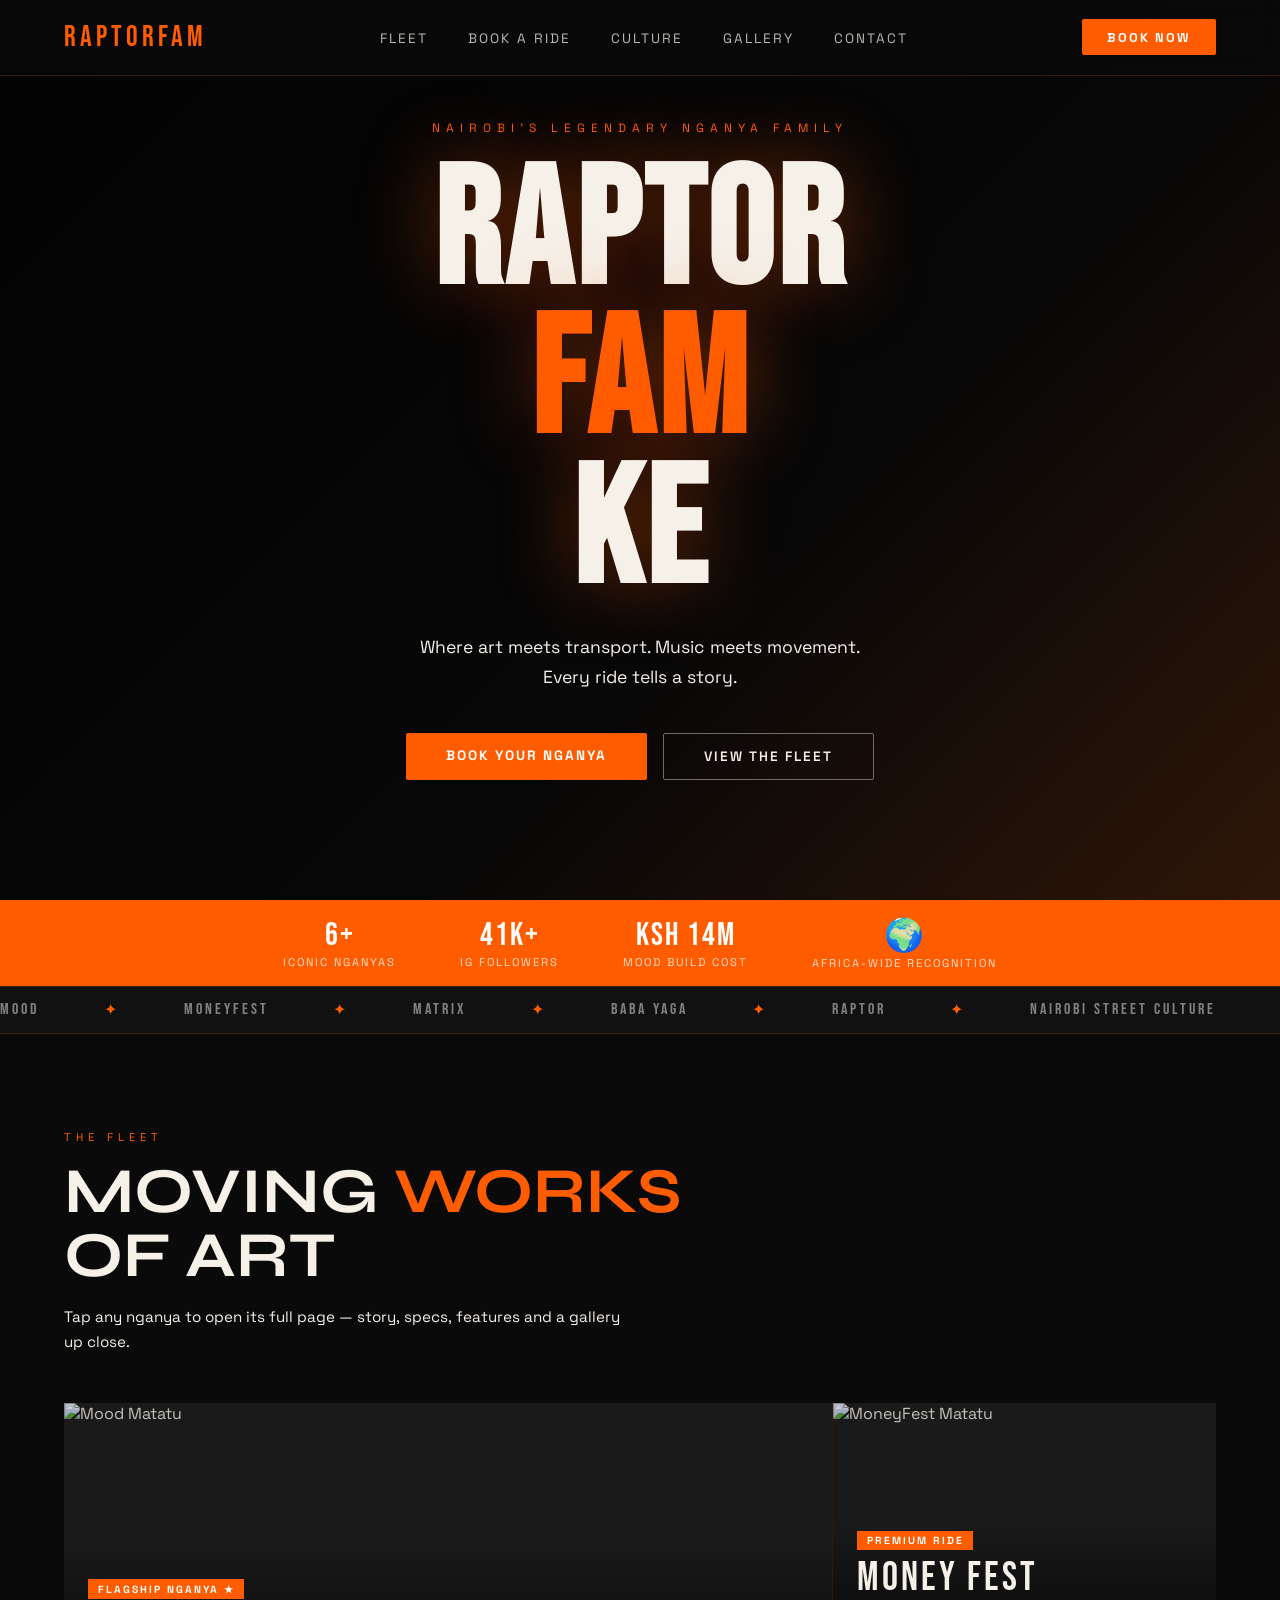
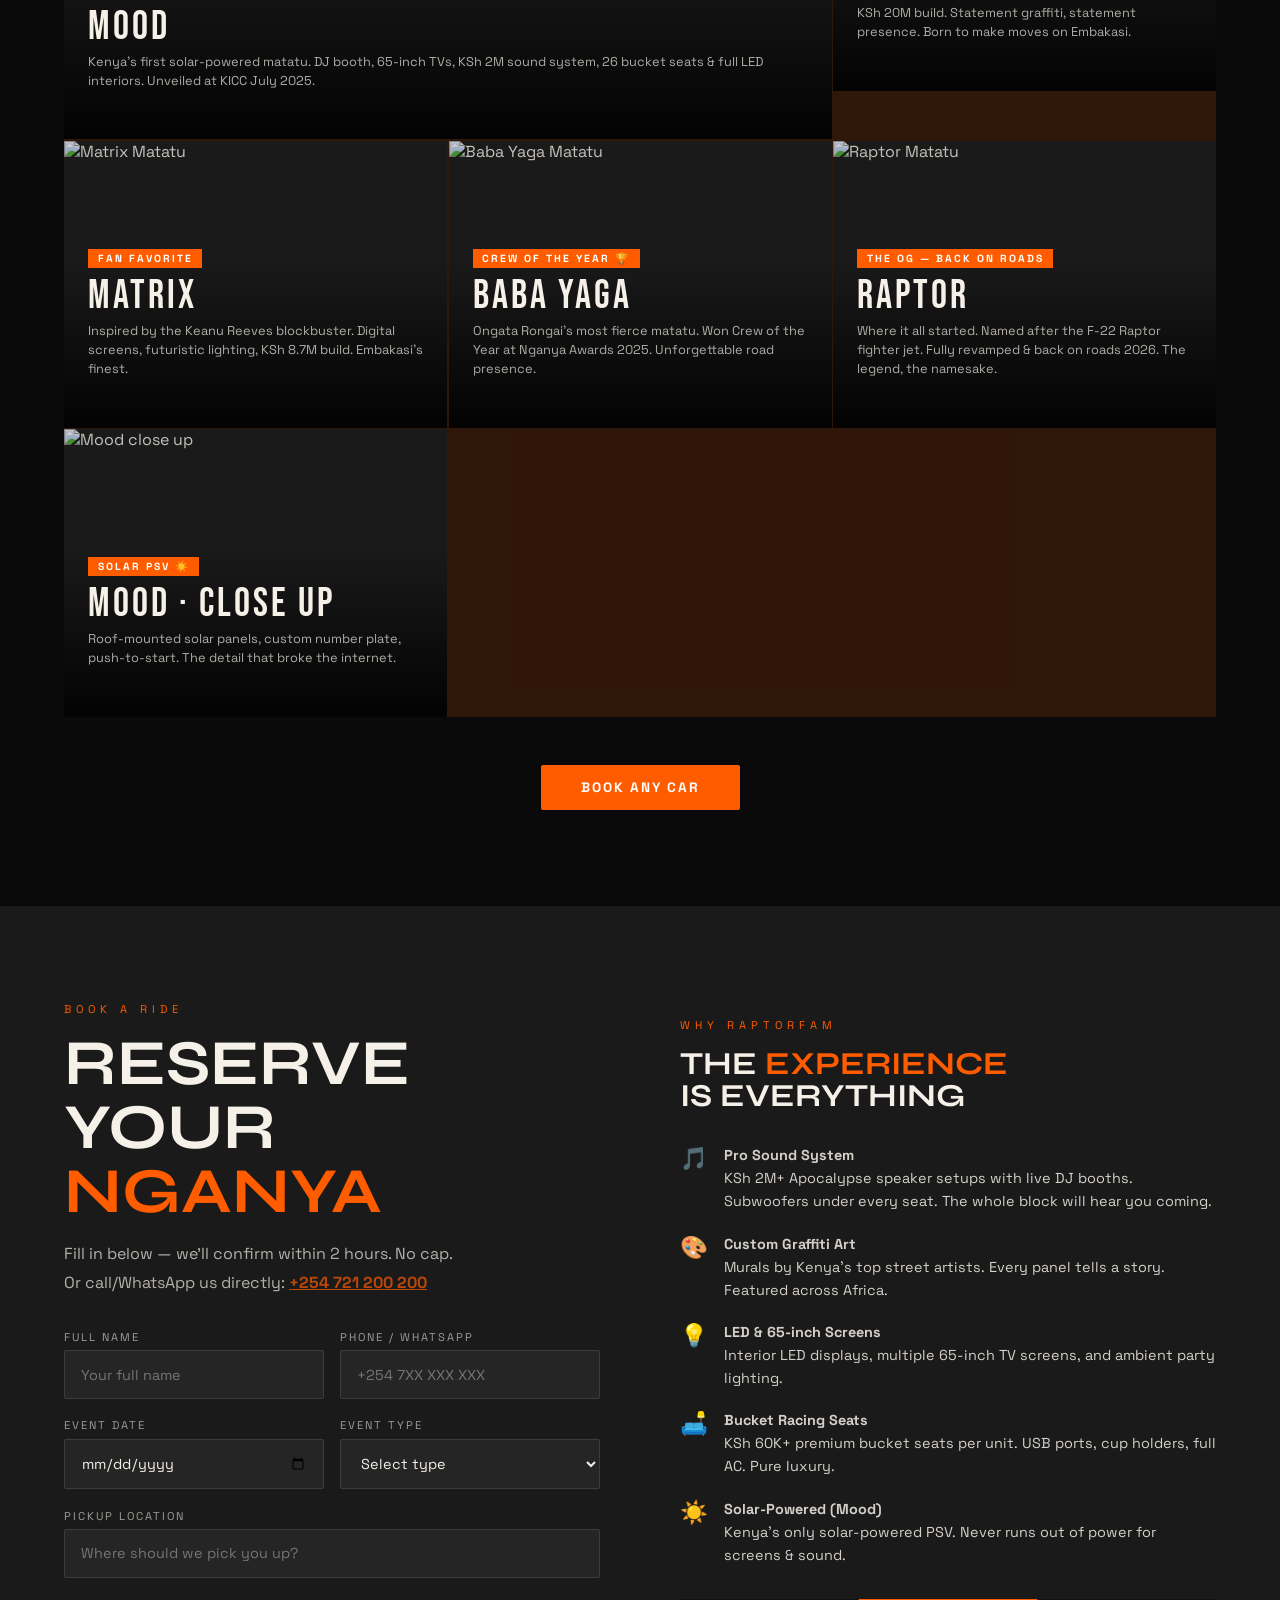
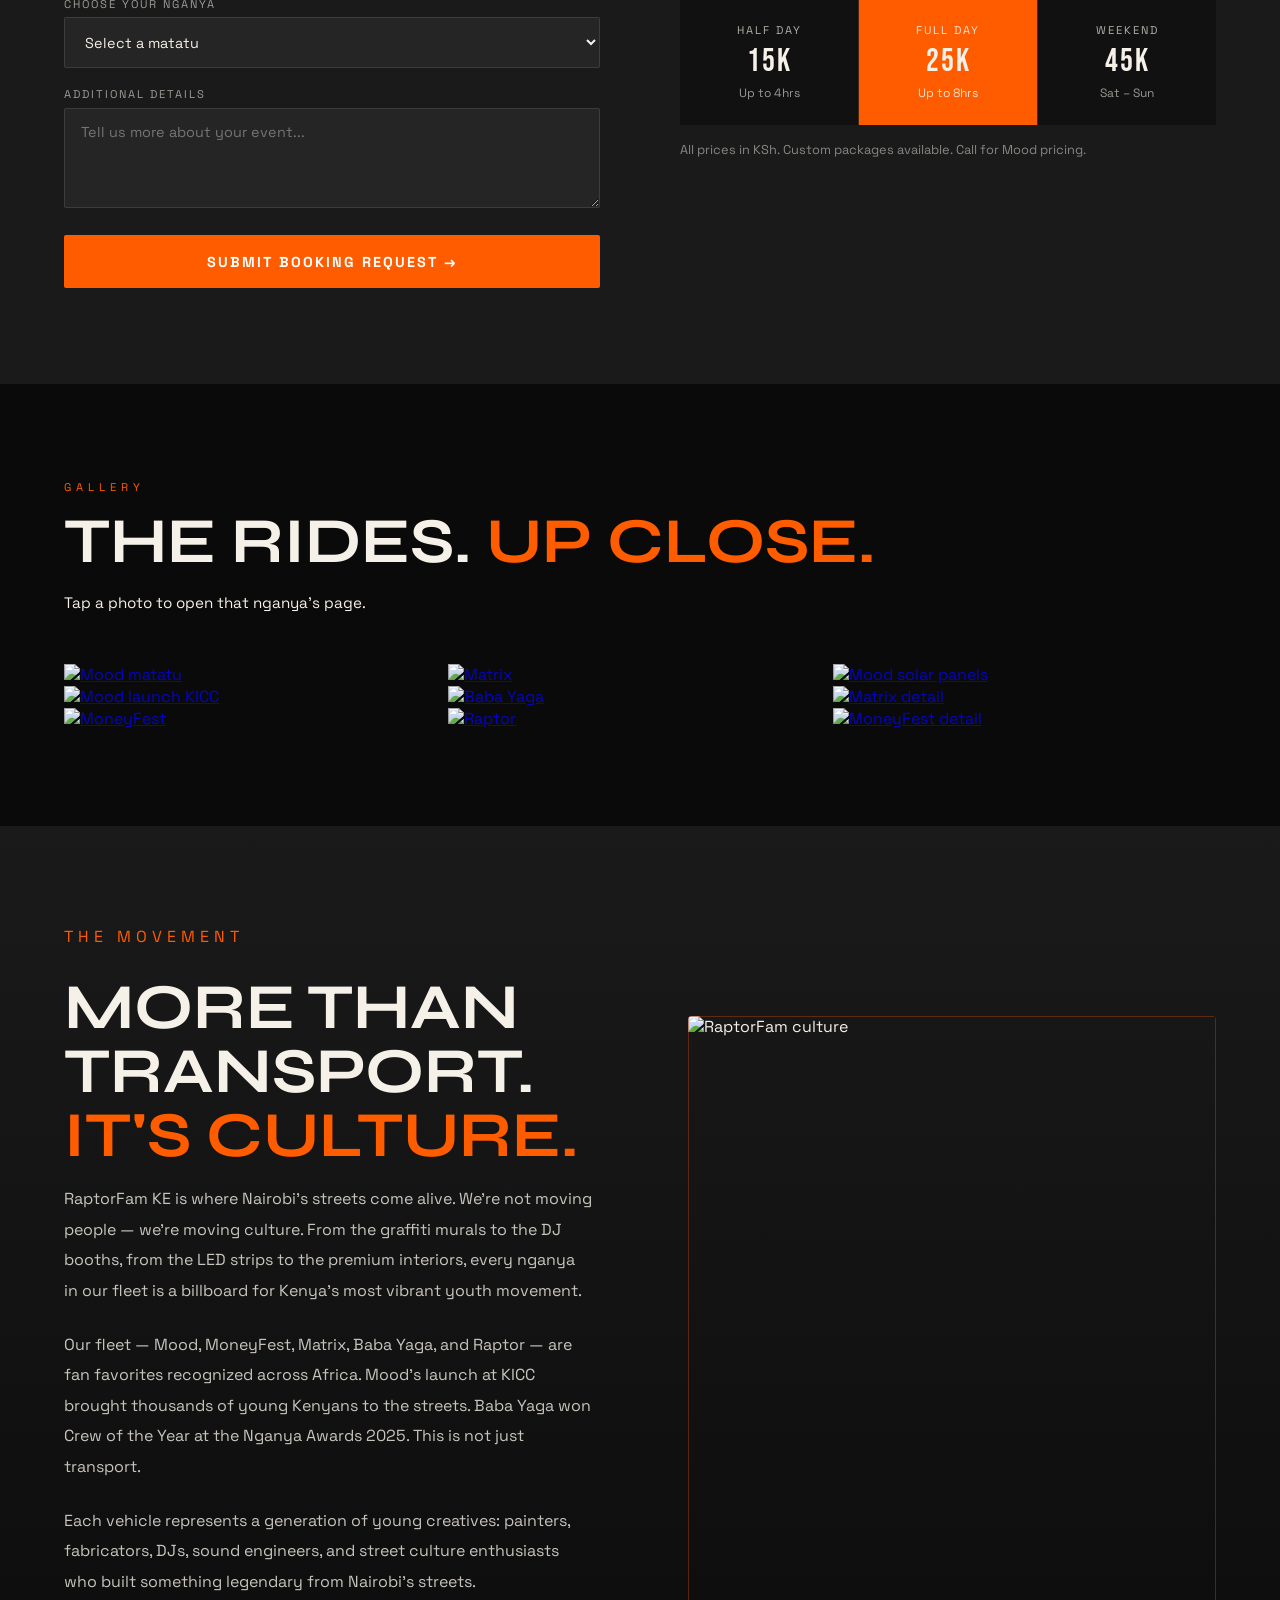
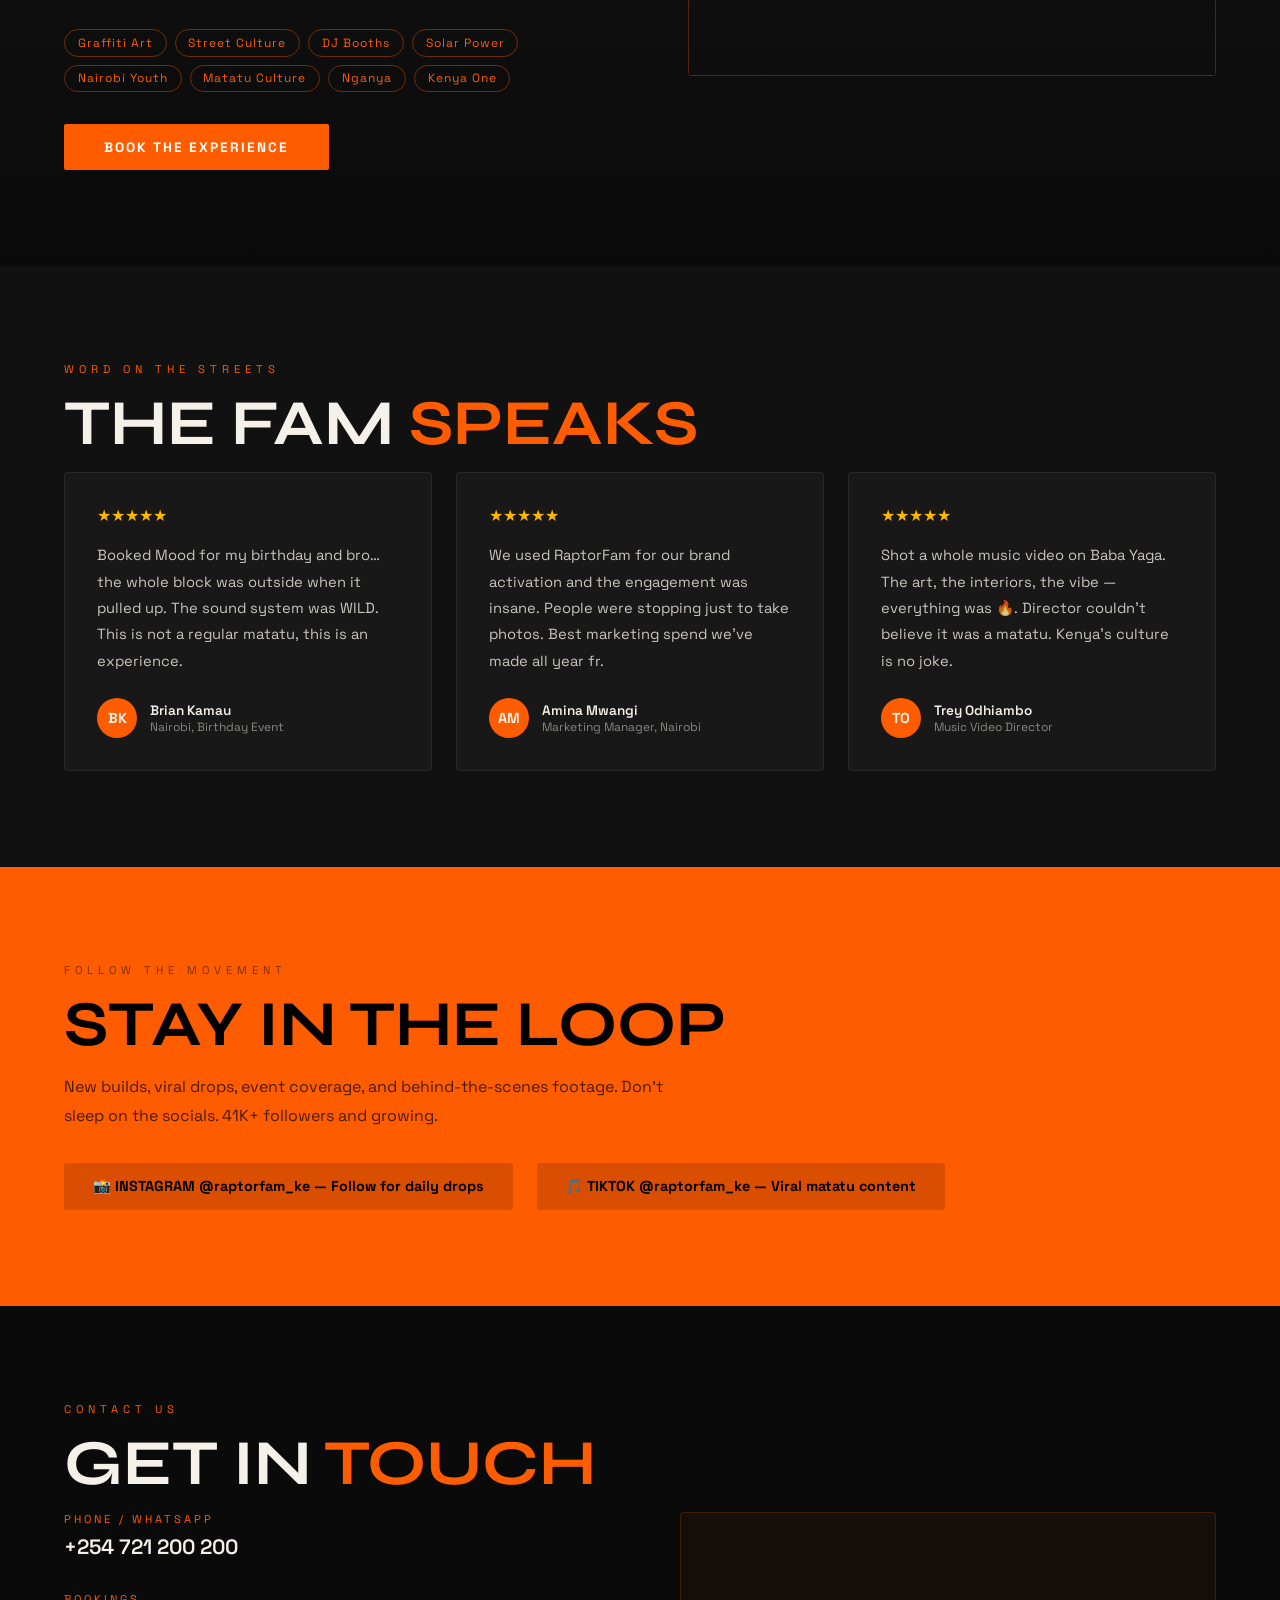
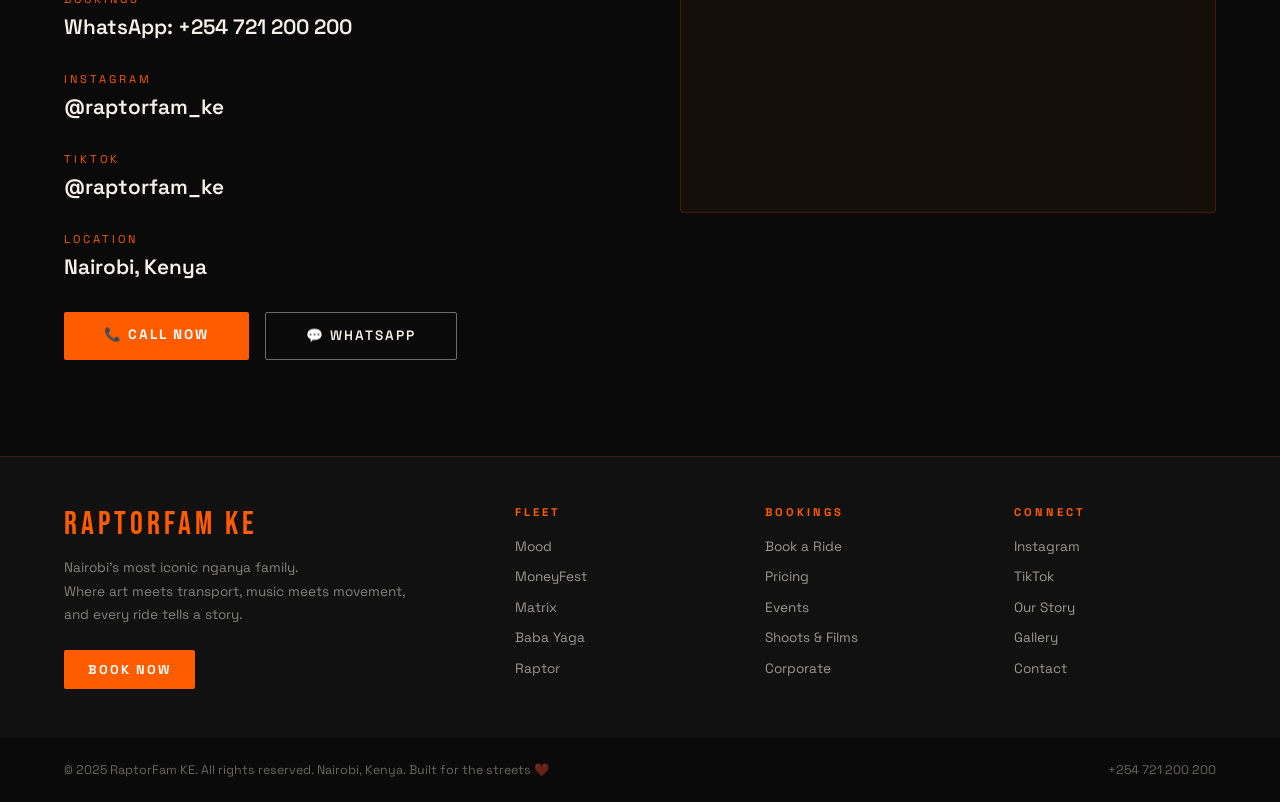
==== commit d47a7113: "Add new files and updates to RaptorFam KE website" ====
--- a/index.html
+++ b/index.html
@@ -5,1125 +5,446 @@
 <meta name="viewport" content="width=device-width, initial-scale=1.0">
 <title>RaptorFam KE — Book the Nganya</title>
 <link rel="preconnect" href="https://fonts.googleapis.com">
-<link rel="preconnect" href="https://fonts.gstatic.com" crossorigin>
-<link href="https://fonts.googleapis.com/css2?family=Black+Han+Sans&family=Space+Grotesk:wght@300;400;500;600;700&family=Bebas+Neue&family=DM+Sans:ital,wght@0,300;0,400;0,500;1,300&display=swap" rel="stylesheet">
+<link href="https://fonts.googleapis.com/css2?family=Bebas+Neue&family=Space+Grotesk:wght@300;400;500;600;700&family=Syne:wght@700;800&display=swap" rel="stylesheet">
 <style>
-  *, *::before, *::after { box-sizing: border-box; margin: 0; padding: 0; }
-
   :root {
-    --raptor-black: #0a0a0a;
-    --raptor-deep: #111111;
-    --raptor-card: #161616;
-    --raptor-border: rgba(255,255,255,0.08);
-    --raptor-red: #FF2D2D;
-    --raptor-orange: #FF6B1A;
-    --raptor-yellow: #FFD600;
-    --raptor-white: #F5F0E8;
-    --raptor-muted: rgba(245,240,232,0.5);
-    --raptor-faint: rgba(245,240,232,0.12);
-    --font-display: 'Bebas Neue', sans-serif;
-    --font-heading: 'Black Han Sans', sans-serif;
-    --font-body: 'DM Sans', sans-serif;
-    --font-ui: 'Space Grotesk', sans-serif;
-  }
+    --black: #0a0a0a;
+    --white: #f5f0e8;
+    --orange: #ff5c00;
+    --gold: #ffb800;
+    --green: #00ff7f;
+    --dark: #111111;
+    --mid: #1a1a1a;
+  }
+
+  * { margin: 0; padding: 0; box-sizing: border-box; }
 
   html { scroll-behavior: smooth; }
 
   body {
-    background: var(--raptor-black);
-    color: var(--raptor-white);
-    font-family: var(--font-body);
-    font-size: 16px;
-    line-height: 1.6;
+    background: var(--black);
+    color: var(--white);
+    font-family: 'Space Grotesk', sans-serif;
     overflow-x: hidden;
-    cursor: none;
-  }
-
-  /* CUSTOM CURSOR */
-  .cursor {
-    width: 12px; height: 12px;
-    background: var(--raptor-red);
-    border-radius: 50%;
-    position: fixed;
-    pointer-events: none;
-    z-index: 9999;
-    transform: translate(-50%, -50%);
-    transition: transform 0.1s, background 0.2s;
-    mix-blend-mode: difference;
-  }
-  .cursor-ring {
-    width: 36px; height: 36px;
-    border: 1px solid rgba(255,45,45,0.5);
-    border-radius: 50%;
-    position: fixed;
-    pointer-events: none;
-    z-index: 9998;
-    transform: translate(-50%, -50%);
-    transition: all 0.15s ease;
-  }
-  body:hover .cursor { opacity: 1; }
-
-  /* SCROLLBAR */
-  ::-webkit-scrollbar { width: 3px; }
-  ::-webkit-scrollbar-track { background: var(--raptor-black); }
-  ::-webkit-scrollbar-thumb { background: var(--raptor-red); border-radius: 2px; }
-
-  /* NOISE OVERLAY */
-  body::before {
+  }
+
+  /* ── NAV ── */
+  nav {
+    position: fixed; top: 0; left: 0; right: 0; z-index: 100;
+    display: flex; align-items: center; justify-content: space-between;
+    padding: 1.2rem 4rem;
+    background: rgba(10,10,10,0.85);
+    backdrop-filter: blur(12px);
+    border-bottom: 1px solid rgba(255,92,0,0.2);
+  }
+  .nav-logo {
+    font-family: 'Bebas Neue', sans-serif;
+    font-size: 1.8rem;
+    letter-spacing: 4px;
+    color: var(--orange);
+    text-decoration: none;
+  }
+  .nav-links { display: flex; gap: 2.5rem; list-style: none; }
+  .nav-links a {
+    color: var(--white); text-decoration: none;
+    font-size: 0.85rem; letter-spacing: 2px; text-transform: uppercase;
+    opacity: 0.75; transition: opacity 0.2s;
+  }
+  .nav-links a:hover { opacity: 1; color: var(--orange); }
+  .nav-cta {
+    background: var(--orange); color: #fff;
+    padding: 0.6rem 1.6rem; border-radius: 2px;
+    font-size: 0.8rem; letter-spacing: 2px; text-transform: uppercase;
+    text-decoration: none; font-weight: 700;
+    transition: background 0.2s;
+  }
+  .nav-cta:hover { background: #ff7a33; }
+
+  /* ── HERO ── */
+  .hero {
+    position: relative; height: 100vh; overflow: hidden;
+    display: flex; align-items: center; justify-content: center;
+  }
+  .hero-slides { position: absolute; inset: 0; }
+  .hero-slide {
+    position: absolute; inset: 0;
+    background-size: cover; background-position: center;
+    opacity: 0; transition: opacity 1.2s ease;
+  }
+  .hero-slide.active { opacity: 1; }
+  .hero-slide::after {
     content: '';
-    position: fixed;
-    inset: 0;
-    background-image: url("data:image/svg+xml,%3Csvg viewBox='0 0 256 256' xmlns='http://www.w3.org/2000/svg'%3E%3Cfilter id='noise'%3E%3CfeTurbulence type='fractalNoise' baseFrequency='0.9' numOctaves='4' stitchTiles='stitch'/%3E%3C/filter%3E%3Crect width='100%25' height='100%25' filter='url(%23noise)' opacity='0.04'/%3E%3C/svg%3E");
-    pointer-events: none;
-    z-index: 1000;
-    opacity: 0.4;
-  }
-
-  /* NAV */
-  nav {
-    position: fixed;
-    top: 0; left: 0; right: 0;
-    z-index: 900;
-    padding: 1.2rem 3rem;
-    display: flex;
-    align-items: center;
-    justify-content: space-between;
-    background: rgba(10,10,10,0.85);
-    backdrop-filter: blur(20px);
-    border-bottom: 1px solid var(--raptor-border);
-  }
-
-  .nav-logo {
-    font-family: var(--font-display);
-    font-size: 1.8rem;
-    letter-spacing: 0.12em;
-    color: var(--raptor-white);
-    text-decoration: none;
-  }
-  .nav-logo span { color: var(--raptor-red); }
-
-  .nav-links {
-    display: flex;
-    gap: 2.5rem;
-    list-style: none;
-  }
-  .nav-links a {
-    font-family: var(--font-ui);
-    font-size: 0.78rem;
-    font-weight: 500;
-    letter-spacing: 0.18em;
-    text-transform: uppercase;
-    color: var(--raptor-muted);
-    text-decoration: none;
-    transition: color 0.2s;
-    position: relative;
-  }
-  .nav-links a::after {
-    content: '';
-    position: absolute;
-    bottom: -3px; left: 0;
-    width: 0; height: 1px;
-    background: var(--raptor-red);
-    transition: width 0.3s;
-  }
-  .nav-links a:hover { color: var(--raptor-white); }
-  .nav-links a:hover::after { width: 100%; }
-
-  .nav-cta {
-    font-family: var(--font-ui);
-    font-size: 0.78rem;
-    font-weight: 600;
-    letter-spacing: 0.12em;
-    text-transform: uppercase;
-    padding: 0.65rem 1.6rem;
-    background: var(--raptor-red);
-    color: var(--raptor-white);
-    border: none;
-    cursor: none;
-    text-decoration: none;
-    transition: background 0.2s, transform 0.15s;
-    clip-path: polygon(8px 0%, 100% 0%, calc(100% - 8px) 100%, 0% 100%);
-  }
-  .nav-cta:hover {
-    background: var(--raptor-orange);
-    transform: translateY(-1px);
-  }
-
-  /* HERO */
-  .hero {
-    min-height: 100vh;
-    position: relative;
-    display: grid;
-    place-items: center;
-    overflow: hidden;
-    padding-top: 80px;
-  }
-
-  .hero-bg {
-    position: absolute;
-    inset: 0;
-    background:
-      radial-gradient(ellipse 70% 50% at 20% 60%, rgba(255,45,45,0.12) 0%, transparent 70%),
-      radial-gradient(ellipse 60% 40% at 80% 30%, rgba(255,107,26,0.07) 0%, transparent 60%),
-      var(--raptor-black);
-  }
-
-  .hero-img-grid {
-    position: absolute;
-    inset: 0;
-    display: grid;
-    grid-template-columns: repeat(4, 1fr);
-    grid-template-rows: repeat(3, 1fr);
-    gap: 3px;
-    opacity: 0.18;
-  }
-  .hero-img-grid-cell {
-    background: var(--raptor-faint);
-    overflow: hidden;
-  }
-  .hero-img-grid-cell img {
-    width: 100%; height: 100%;
-    object-fit: cover;
-    filter: grayscale(60%) contrast(1.2);
-  }
-
-  .hero-grid-overlay {
-    position: absolute;
-    inset: 0;
-    background:
-      linear-gradient(to bottom, rgba(10,10,10,0.3) 0%, transparent 30%, rgba(10,10,10,0.8) 70%, var(--raptor-black) 100%),
-      linear-gradient(to right, var(--raptor-black) 0%, transparent 20%, transparent 80%, var(--raptor-black) 100%);
-  }
-
+    position: absolute; inset: 0;
+    background: linear-gradient(135deg, rgba(0,0,0,0.75) 0%, rgba(0,0,0,0.3) 60%, rgba(255,92,0,0.15) 100%);
+  }
   .hero-content {
-    position: relative;
-    z-index: 2;
-    text-align: center;
-    max-width: 1100px;
-    padding: 0 2rem;
-  }
-
+    position: relative; z-index: 2; text-align: center;
+    padding: 0 2rem; max-width: 900px;
+  }
   .hero-eyebrow {
-    font-family: var(--font-ui);
-    font-size: 0.72rem;
-    font-weight: 500;
-    letter-spacing: 0.35em;
-    text-transform: uppercase;
-    color: var(--raptor-red);
-    margin-bottom: 1.5rem;
-    display: flex;
-    align-items: center;
-    justify-content: center;
-    gap: 1rem;
-  }
-  .hero-eyebrow::before, .hero-eyebrow::after {
-    content: '';
-    display: block;
-    width: 40px; height: 1px;
-    background: var(--raptor-red);
+    font-size: 0.75rem; letter-spacing: 6px; text-transform: uppercase;
+    color: var(--orange); margin-bottom: 1.5rem;
+    animation: fadeUp 1s ease 0.3s both;
+  }
+  .hero-title {
+    font-family: 'Bebas Neue', sans-serif;
+    font-size: clamp(5rem, 13vw, 12rem);
+    line-height: 0.9;
+    color: var(--white);
+    text-shadow: 0 0 80px rgba(255,92,0,0.4);
+    animation: fadeUp 1s ease 0.5s both;
+    letter-spacing: 4px;
+  }
+  .hero-title span { color: var(--orange); }
+  .hero-sub {
+    font-size: 1.1rem; opacity: 0.7; margin: 1.5rem 0 2.5rem;
+    line-height: 1.7;
+    animation: fadeUp 1s ease 0.7s both;
+  }
+  .hero-btns {
+    display: flex; gap: 1rem; justify-content: center; flex-wrap: wrap;
+    animation: fadeUp 1s ease 0.9s both;
+  }
+  .btn-primary {
+    background: var(--orange); color: #fff;
+    padding: 0.9rem 2.5rem; text-decoration: none;
+    font-weight: 700; letter-spacing: 2px; text-transform: uppercase;
+    font-size: 0.85rem; border-radius: 2px;
+    transition: transform 0.2s, background 0.2s;
+    display: inline-block;
+  }
+  .btn-primary:hover { transform: translateY(-2px); background: #ff7a33; }
+  .btn-outline {
+    border: 1px solid rgba(255,255,255,0.4); color: var(--white);
+    padding: 0.9rem 2.5rem; text-decoration: none;
+    font-weight: 600; letter-spacing: 2px; text-transform: uppercase;
+    font-size: 0.85rem; border-radius: 2px;
+    transition: border-color 0.2s, color 0.2s;
+    display: inline-block;
+  }
+  .btn-outline:hover { border-color: var(--orange); color: var(--orange); }
+
+  /* Stats bar */
+  .stats-bar {
+    background: var(--orange); padding: 1rem 4rem;
+    display: flex; gap: 4rem; justify-content: center; flex-wrap: wrap;
+  }
+  .stat { text-align: center; }
+  .stat-num {
+    font-family: 'Bebas Neue', sans-serif;
+    font-size: 2rem; letter-spacing: 2px; color: #fff;
+  }
+  .stat-label {
+    font-size: 0.7rem; letter-spacing: 2px; text-transform: uppercase;
+    color: rgba(255,255,255,0.8);
+  }
+
+  /* Ticker */
+  .ticker {
+    background: var(--dark); border-top: 1px solid rgba(255,92,0,0.2);
+    border-bottom: 1px solid rgba(255,92,0,0.2);
+    overflow: hidden; padding: 0.8rem 0;
+  }
+  .ticker-inner {
+    display: flex; gap: 4rem; white-space: nowrap;
+    animation: ticker 25s linear infinite;
+    font-family: 'Bebas Neue', sans-serif;
+    font-size: 1rem; letter-spacing: 3px;
+    color: var(--orange);
+  }
+  .ticker-inner span { opacity: 0.5; color: var(--white); }
+
+  /* ── FLEET ── */
+  section { padding: 6rem 4rem; }
+  .section-label {
+    font-size: 0.7rem; letter-spacing: 5px; text-transform: uppercase;
+    color: var(--orange); margin-bottom: 1rem;
+  }
+  .section-title {
+    font-family: 'Syne', sans-serif;
+    font-size: clamp(2.5rem, 5vw, 4.5rem);
+    line-height: 1; margin-bottom: 1rem;
+  }
+  .section-title em { font-style: normal; color: var(--orange); }
+  .section-intro { opacity: 0.6; max-width: 560px; line-height: 1.7; margin-bottom: 3rem; font-size: 0.95rem; }
+
+  .fleet-grid {
+    display: grid; grid-template-columns: repeat(auto-fit, minmax(320px, 1fr));
+    gap: 1.5px; background: rgba(255,92,0,0.15);
+  }
+  .fleet-card {
+    position: relative; overflow: hidden; aspect-ratio: 4/3;
+    cursor: pointer; background: var(--mid);
+    text-decoration: none; color: var(--white); display: block;
+  }
+  .fleet-card img {
+    width: 100%; height: 100%; object-fit: cover;
+    transition: transform 0.6s ease;
+    filter: brightness(0.8);
+  }
+  .fleet-card:hover img { transform: scale(1.06); filter: brightness(1); }
+  .fleet-card-overlay {
+    position: absolute; inset: 0;
+    background: linear-gradient(to top, rgba(0,0,0,0.9) 0%, transparent 60%);
+    display: flex; flex-direction: column; justify-content: flex-end;
+    padding: 1.5rem;
+  }
+  .fleet-badge {
+    background: var(--orange); color: #fff;
+    font-size: 0.65rem; letter-spacing: 2px; padding: 0.2rem 0.6rem;
+    text-transform: uppercase; font-weight: 700;
+    display: inline-block; margin-bottom: 0.5rem; width: fit-content;
+  }
+  .fleet-name {
+    font-family: 'Bebas Neue', sans-serif;
+    font-size: 2.5rem; letter-spacing: 3px; line-height: 1;
+    color: var(--white);
+  }
+  .fleet-desc {
+    font-size: 0.8rem; opacity: 0.7; margin-top: 0.3rem;
+    line-height: 1.5;
+  }
+  .fleet-explore {
+    margin-top: 0.7rem; font-size: 0.72rem; letter-spacing: 2px;
+    text-transform: uppercase; color: var(--orange); font-weight: 700;
+    opacity: 0; transform: translateX(-8px);
+    transition: opacity 0.3s, transform 0.3s;
+  }
+  .fleet-card:hover .fleet-explore { opacity: 1; transform: translateX(0); }
+  .fleet-card.featured { grid-column: span 2; aspect-ratio: 16/7; }
+  @media (max-width: 768px) { .fleet-card.featured { grid-column: span 1; aspect-ratio: 4/3; } }
+
+  /* ── BOOK ── */
+  #book { background: var(--mid); }
+  .book-inner {
+    display: grid; grid-template-columns: 1fr 1fr; gap: 5rem;
+    align-items: start;
+  }
+  @media (max-width: 900px) { .book-inner { grid-template-columns: 1fr; gap: 3rem; } }
+  .book-form { display: flex; flex-direction: column; gap: 1.2rem; }
+  .form-row { display: grid; grid-template-columns: 1fr 1fr; gap: 1rem; }
+  @media (max-width: 600px) { .form-row { grid-template-columns: 1fr; } }
+  .form-group { display: flex; flex-direction: column; gap: 0.4rem; }
+  .form-group label {
+    font-size: 0.7rem; letter-spacing: 2px; text-transform: uppercase;
     opacity: 0.6;
   }
-
-  .hero-title {
-    font-family: var(--font-display);
-    font-size: clamp(5rem, 14vw, 13rem);
-    line-height: 0.88;
-    letter-spacing: 0.02em;
-    color: var(--raptor-white);
-    margin-bottom: 0.3rem;
-  }
-  .hero-title .outline {
-    -webkit-text-stroke: 1.5px rgba(245,240,232,0.35);
-    color: transparent;
-  }
-  .hero-title .accent { color: var(--raptor-red); }
-
-  .hero-subtitle {
-    font-family: var(--font-body);
-    font-size: clamp(1rem, 2.2vw, 1.3rem);
-    font-weight: 300;
-    color: var(--raptor-muted);
-    max-width: 560px;
-    margin: 2rem auto 3rem;
-    font-style: italic;
-    letter-spacing: 0.02em;
-  }
-
-  .hero-actions {
-    display: flex;
-    gap: 1rem;
-    justify-content: center;
-    flex-wrap: wrap;
-  }
-
-  .btn-primary {
-    font-family: var(--font-ui);
-    font-size: 0.82rem;
-    font-weight: 600;
-    letter-spacing: 0.14em;
-    text-transform: uppercase;
-    padding: 1rem 2.8rem;
-    background: var(--raptor-red);
-    color: var(--raptor-white);
-    border: none;
-    cursor: none;
-    text-decoration: none;
-    display: inline-block;
-    transition: all 0.2s;
-    clip-path: polygon(12px 0%, 100% 0%, calc(100% - 12px) 100%, 0% 100%);
-    position: relative;
-    overflow: hidden;
-  }
-  .btn-primary::before {
-    content: '';
-    position: absolute;
-    inset: 0;
-    background: linear-gradient(90deg, transparent, rgba(255,255,255,0.12), transparent);
-    transform: translateX(-100%);
-    transition: transform 0.5s;
-  }
-  .btn-primary:hover::before { transform: translateX(100%); }
-  .btn-primary:hover { background: var(--raptor-orange); transform: translateY(-2px); }
-
-  .btn-ghost {
-    font-family: var(--font-ui);
-    font-size: 0.82rem;
-    font-weight: 500;
-    letter-spacing: 0.14em;
-    text-transform: uppercase;
-    padding: 1rem 2.8rem;
-    background: transparent;
-    color: var(--raptor-white);
-    border: 1px solid rgba(245,240,232,0.25);
-    cursor: none;
-    text-decoration: none;
-    display: inline-block;
-    transition: all 0.2s;
-    clip-path: polygon(12px 0%, 100% 0%, calc(100% - 12px) 100%, 0% 100%);
-  }
-  .btn-ghost:hover {
-    border-color: var(--raptor-red);
-    color: var(--raptor-red);
-    transform: translateY(-2px);
-  }
-
-  .hero-scroll {
-    position: absolute;
-    bottom: 2.5rem;
-    left: 50%;
-    transform: translateX(-50%);
-    display: flex;
-    flex-direction: column;
-    align-items: center;
-    gap: 0.5rem;
-    font-family: var(--font-ui);
-    font-size: 0.65rem;
-    letter-spacing: 0.25em;
-    text-transform: uppercase;
-    color: var(--raptor-muted);
-  }
-  .hero-scroll-line {
-    width: 1px;
-    height: 50px;
-    background: linear-gradient(to bottom, var(--raptor-red), transparent);
-    animation: scrollPulse 2s infinite;
-  }
-  @keyframes scrollPulse {
-    0%, 100% { opacity: 0.4; transform: scaleY(1); }
-    50% { opacity: 1; transform: scaleY(1.2); }
-  }
-
-  /* TICKER */
-  .ticker-wrap {
-    background: var(--raptor-red);
-    overflow: hidden;
-    padding: 0.75rem 0;
-    position: relative;
-    z-index: 2;
-  }
-  .ticker-track {
-    display: flex;
-    width: max-content;
-    animation: tickerScroll 25s linear infinite;
-  }
-  .ticker-item {
-    font-family: var(--font-display);
-    font-size: 1.1rem;
-    letter-spacing: 0.08em;
-    color: var(--raptor-white);
-    padding: 0 3rem;
-    white-space: nowrap;
-    display: flex;
-    align-items: center;
-    gap: 1.5rem;
-  }
-  .ticker-item span {
-    width: 6px; height: 6px;
-    background: rgba(255,255,255,0.6);
-    border-radius: 50%;
-    display: inline-block;
-  }
-  @keyframes tickerScroll {
-    from { transform: translateX(0); }
-    to { transform: translateX(-50%); }
-  }
-
-  /* SECTION COMMONS */
-  section { position: relative; }
-
-  .section-inner {
-    max-width: 1280px;
-    margin: 0 auto;
-    padding: 6rem 3rem;
-  }
-
-  .section-label {
-    font-family: var(--font-ui);
-    font-size: 0.68rem;
-    font-weight: 600;
-    letter-spacing: 0.35em;
-    text-transform: uppercase;
-    color: var(--raptor-red);
-    margin-bottom: 1rem;
-    display: flex;
-    align-items: center;
-    gap: 0.8rem;
-  }
-  .section-label::before {
-    content: '';
-    display: block;
-    width: 20px; height: 1px;
-    background: var(--raptor-red);
-  }
-
-  .section-title {
-    font-family: var(--font-display);
-    font-size: clamp(3rem, 6vw, 5.5rem);
-    line-height: 0.9;
-    letter-spacing: 0.02em;
-    color: var(--raptor-white);
-    margin-bottom: 1.5rem;
-  }
-
-  /* STATS BAR */
-  .stats-bar {
-    background: var(--raptor-deep);
-    border-top: 1px solid var(--raptor-border);
-    border-bottom: 1px solid var(--raptor-border);
-  }
-  .stats-grid {
-    max-width: 1280px;
-    margin: 0 auto;
-    padding: 3rem;
-    display: grid;
-    grid-template-columns: repeat(4, 1fr);
-    gap: 0;
-  }
-  .stat-item {
-    padding: 1.5rem 2rem;
-    border-right: 1px solid var(--raptor-border);
-    text-align: center;
-  }
-  .stat-item:last-child { border-right: none; }
-  .stat-number {
-    font-family: var(--font-display);
-    font-size: 3.5rem;
-    color: var(--raptor-red);
-    display: block;
-    line-height: 1;
-    margin-bottom: 0.4rem;
-  }
-  .stat-label {
-    font-family: var(--font-ui);
-    font-size: 0.72rem;
-    letter-spacing: 0.18em;
-    text-transform: uppercase;
-    color: var(--raptor-muted);
-  }
-
-  /* FLEET SECTION */
-  .fleet-section { background: var(--raptor-black); }
-
-  .fleet-header {
-    display: flex;
-    align-items: flex-end;
-    justify-content: space-between;
-    margin-bottom: 3.5rem;
-  }
-
-  .fleet-grid {
-    display: grid;
-    grid-template-columns: repeat(3, 1fr);
-    gap: 1.5px;
-  }
-
-  .fleet-card {
-    position: relative;
-    overflow: hidden;
-    cursor: none;
-    aspect-ratio: 4/3;
-    background: var(--raptor-card);
-  }
-  .fleet-card:first-child {
-    grid-column: span 2;
-    aspect-ratio: 16/9;
-  }
-
-  .fleet-card img {
-    width: 100%; height: 100%;
-    object-fit: cover;
-    transition: transform 0.6s cubic-bezier(0.25, 0.46, 0.45, 0.94), filter 0.4s;
-    filter: saturate(0.8) contrast(1.05);
-  }
-  .fleet-card:hover img {
-    transform: scale(1.06);
-    filter: saturate(1.1) contrast(1.1);
-  }
-
-  .fleet-card-overlay {
-    position: absolute;
-    inset: 0;
-    background: linear-gradient(to top, rgba(0,0,0,0.85) 0%, transparent 55%);
-    display: flex;
-    flex-direction: column;
-    justify-content: flex-end;
-    padding: 1.8rem;
-    transition: opacity 0.3s;
-  }
-
-  .fleet-tag {
-    font-family: var(--font-ui);
-    font-size: 0.62rem;
-    font-weight: 600;
-    letter-spacing: 0.22em;
-    text-transform: uppercase;
-    color: var(--raptor-red);
-    margin-bottom: 0.4rem;
-  }
-  .fleet-name {
-    font-family: var(--font-display);
-    font-size: 2.4rem;
-    letter-spacing: 0.04em;
-    color: var(--raptor-white);
-    line-height: 1;
-    margin-bottom: 0.6rem;
-  }
-  .fleet-card:first-child .fleet-name { font-size: 3.2rem; }
-  .fleet-desc {
-    font-size: 0.82rem;
-    color: var(--raptor-muted);
-    max-width: 280px;
-  }
-
-  .fleet-badge {
-    position: absolute;
-    top: 1.2rem; right: 1.2rem;
-    background: var(--raptor-red);
-    font-family: var(--font-ui);
-    font-size: 0.6rem;
-    font-weight: 700;
-    letter-spacing: 0.18em;
-    text-transform: uppercase;
-    color: white;
-    padding: 0.3rem 0.8rem;
-    clip-path: polygon(6px 0%, 100% 0%, calc(100% - 6px) 100%, 0% 100%);
-  }
-
-  /* BOOKING SECTION */
-  .booking-section {
-    background: var(--raptor-deep);
-    border-top: 1px solid var(--raptor-border);
-  }
-
-  .booking-grid {
-    display: grid;
-    grid-template-columns: 1fr 1fr;
-    gap: 6rem;
-    align-items: start;
-  }
-
-  .booking-form {
-    background: var(--raptor-card);
-    border: 1px solid var(--raptor-border);
-    padding: 3rem;
-    position: relative;
-  }
-  .booking-form::before {
-    content: '';
-    position: absolute;
-    top: 0; left: 0; right: 0;
-    height: 2px;
-    background: linear-gradient(90deg, var(--raptor-red), var(--raptor-orange), var(--raptor-yellow));
-  }
-
-  .form-title {
-    font-family: var(--font-display);
-    font-size: 2.5rem;
-    letter-spacing: 0.04em;
-    margin-bottom: 0.4rem;
-  }
-  .form-subtitle {
-    font-size: 0.88rem;
-    color: var(--raptor-muted);
-    margin-bottom: 2.5rem;
-  }
-
-  .form-row {
-    display: grid;
-    grid-template-columns: 1fr 1fr;
-    gap: 1rem;
-  }
-
-  .form-group {
-    margin-bottom: 1.2rem;
-  }
-  .form-label {
-    display: block;
-    font-family: var(--font-ui);
-    font-size: 0.68rem;
-    font-weight: 600;
-    letter-spacing: 0.2em;
-    text-transform: uppercase;
-    color: var(--raptor-muted);
-    margin-bottom: 0.5rem;
-  }
-  .form-input, .form-select, .form-textarea {
-    width: 100%;
-    background: rgba(255,255,255,0.04);
-    border: 1px solid var(--raptor-border);
-    color: var(--raptor-white);
-    font-family: var(--font-body);
-    font-size: 0.9rem;
-    padding: 0.85rem 1rem;
+  .form-group input,
+  .form-group select,
+  .form-group textarea {
+    background: rgba(255,255,255,0.05);
+    border: 1px solid rgba(255,255,255,0.1);
+    color: var(--white); padding: 0.9rem 1rem;
+    font-family: 'Space Grotesk', sans-serif;
+    font-size: 0.9rem; border-radius: 2px;
+    transition: border-color 0.2s;
     outline: none;
-    transition: border-color 0.2s, background 0.2s;
-    appearance: none;
-    -webkit-appearance: none;
-  }
-  .form-input:focus, .form-select:focus, .form-textarea:focus {
-    border-color: var(--raptor-red);
-    background: rgba(255,45,45,0.04);
-  }
-  .form-input::placeholder { color: rgba(245,240,232,0.25); }
-  .form-select option { background: var(--raptor-card); color: var(--raptor-white); }
-  .form-textarea { resize: vertical; min-height: 100px; }
-
-  .form-cars {
-    display: grid;
-    grid-template-columns: repeat(2, 1fr);
-    gap: 0.75rem;
+  }
+  .form-group input:focus,
+  .form-group select:focus,
+  .form-group textarea:focus {
+    border-color: var(--orange);
+  }
+  .form-group select option { background: var(--dark); }
+  .form-group textarea { resize: vertical; min-height: 100px; }
+  .submit-btn {
+    background: var(--orange); color: #fff;
+    border: none; padding: 1.1rem;
+    font-family: 'Space Grotesk', sans-serif;
+    font-size: 0.9rem; letter-spacing: 2px; text-transform: uppercase;
+    font-weight: 700; cursor: pointer; border-radius: 2px;
+    transition: background 0.2s, transform 0.2s;
     margin-top: 0.5rem;
   }
-  .car-option {
-    position: relative;
-  }
-  .car-option input { position: absolute; opacity: 0; pointer-events: none; }
-  .car-option label {
-    display: flex;
-    align-items: center;
-    gap: 0.6rem;
-    padding: 0.7rem 1rem;
+  .submit-btn:hover { background: #ff7a33; transform: translateY(-1px); }
+  .book-side { padding-top: 1rem; }
+  .book-features { list-style: none; margin: 2rem 0; display: flex; flex-direction: column; gap: 1.2rem; }
+  .book-feature { display: flex; gap: 1rem; align-items: flex-start; }
+  .feature-icon { font-size: 1.4rem; flex-shrink: 0; }
+  .feature-text { font-size: 0.9rem; line-height: 1.6; opacity: 0.85; }
+  .feature-text strong { display: block; color: var(--white); opacity: 1; }
+  .pricing-grid { display: grid; grid-template-columns: repeat(3, 1fr); gap: 1px; background: rgba(255,92,0,0.2); margin-top: 2rem; }
+  .price-card {
+    background: var(--dark); padding: 1.5rem; text-align: center;
+  }
+  .price-card.highlight { background: var(--orange); }
+  .price-label { font-size: 0.7rem; letter-spacing: 2px; text-transform: uppercase; opacity: 0.7; }
+  .price-amount { font-family: 'Bebas Neue', sans-serif; font-size: 2rem; letter-spacing: 2px; margin: 0.3rem 0; }
+  .price-note { font-size: 0.75rem; opacity: 0.6; }
+  .price-card.highlight .price-label,
+  .price-card.highlight .price-note { opacity: 0.9; }
+
+  /* ── GALLERY ── */
+  #gallery { background: var(--black); }
+  .gallery-masonry {
+    columns: 3; column-gap: 1px;
+  }
+  @media (max-width: 768px) { .gallery-masonry { columns: 2; } }
+  .gallery-item {
+    break-inside: avoid; margin-bottom: 1px; position: relative; overflow: hidden;
+    cursor: pointer; display: block;
+  }
+  .gallery-item img {
+    width: 100%; display: block;
+    transition: transform 0.5s ease, filter 0.3s;
+    filter: saturate(0.8);
+  }
+  .gallery-item:hover img { transform: scale(1.04); filter: saturate(1.2); }
+  .gallery-label {
+    position: absolute; bottom: 0; left: 0; right: 0;
+    background: linear-gradient(to top, rgba(0,0,0,0.8), transparent);
+    padding: 1.5rem 1rem 0.8rem;
+    font-family: 'Bebas Neue', sans-serif;
+    font-size: 0.9rem; letter-spacing: 2px;
+    opacity: 0; transition: opacity 0.3s;
+  }
+  .gallery-item:hover .gallery-label { opacity: 1; }
+
+  /* ── CULTURE ── */
+  #culture {
+    background: linear-gradient(180deg, var(--mid) 0%, var(--black) 100%);
+  }
+  .culture-inner { display: grid; grid-template-columns: 1fr 1fr; gap: 6rem; align-items: center; }
+  @media (max-width: 900px) { .culture-inner { grid-template-columns: 1fr; gap: 3rem; } }
+  .culture-text p { font-size: 1rem; line-height: 1.9; opacity: 0.8; margin-bottom: 1.5rem; }
+  .tags { display: flex; flex-wrap: wrap; gap: 0.5rem; margin-top: 2rem; }
+  .tag {
+    border: 1px solid rgba(255,92,0,0.4); color: var(--orange);
+    padding: 0.3rem 0.8rem; font-size: 0.75rem; letter-spacing: 1px;
+    border-radius: 20px;
+  }
+  .culture-image {
+    position: relative; border-radius: 4px; overflow: hidden;
+    aspect-ratio: 4/5;
+  }
+  .culture-image img { width: 100%; height: 100%; object-fit: cover; }
+  .culture-image::before {
+    content: ''; position: absolute; inset: -1px;
+    border: 2px solid var(--orange); z-index: 2; pointer-events: none;
+    opacity: 0.3;
+  }
+
+  /* ── TESTIMONIALS ── */
+  #testimonials { background: var(--dark); }
+  .testi-grid { display: grid; grid-template-columns: repeat(auto-fit, minmax(280px, 1fr)); gap: 1.5rem; }
+  .testi-card {
     background: rgba(255,255,255,0.03);
-    border: 1px solid var(--raptor-border);
-    cursor: none;
-    transition: all 0.2s;
-    font-size: 0.84rem;
-    font-family: var(--font-ui);
-    font-weight: 500;
-  }
-  .car-option input:checked + label {
-    border-color: var(--raptor-red);
-    background: rgba(255,45,45,0.1);
-    color: var(--raptor-red);
-  }
-  .car-dot {
-    width: 8px; height: 8px;
-    border-radius: 50%;
-    background: var(--raptor-red);
-    flex-shrink: 0;
-  }
-
-  .form-submit {
-    width: 100%;
-    margin-top: 2rem;
-    padding: 1.1rem;
-    background: var(--raptor-red);
-    color: var(--raptor-white);
-    border: none;
-    font-family: var(--font-ui);
-    font-size: 0.82rem;
-    font-weight: 700;
-    letter-spacing: 0.2em;
-    text-transform: uppercase;
-    cursor: none;
-    transition: all 0.2s;
-    clip-path: polygon(14px 0%, 100% 0%, calc(100% - 14px) 100%, 0% 100%);
-    position: relative;
-    overflow: hidden;
-  }
-  .form-submit::before {
-    content: '';
-    position: absolute;
-    inset: 0;
-    background: linear-gradient(90deg, transparent, rgba(255,255,255,0.15), transparent);
-    transform: translateX(-100%);
-    transition: transform 0.5s;
-  }
-  .form-submit:hover::before { transform: translateX(100%); }
-  .form-submit:hover { background: #ff1a1a; }
-
-  .booking-info { padding-top: 1rem; }
-
-  .info-title {
-    font-family: var(--font-display);
-    font-size: 3.5rem;
-    line-height: 0.9;
-    margin-bottom: 1.5rem;
-  }
-  .info-title .dim { color: var(--raptor-muted); }
-
-  .info-text {
-    font-size: 1rem;
-    font-weight: 300;
-    color: var(--raptor-muted);
-    line-height: 1.8;
-    margin-bottom: 2.5rem;
-  }
-
-  .info-features {
-    display: flex;
-    flex-direction: column;
-    gap: 1.2rem;
-    margin-bottom: 3rem;
-  }
-  .info-feat {
-    display: flex;
-    align-items: flex-start;
-    gap: 1rem;
-    padding: 1rem 1.5rem;
-    border-left: 2px solid var(--raptor-red);
-    background: rgba(255,45,45,0.03);
-  }
-  .feat-icon {
-    font-size: 1.4rem;
-    flex-shrink: 0;
-    margin-top: 0.1rem;
-  }
-  .feat-title {
-    font-family: var(--font-ui);
-    font-size: 0.85rem;
-    font-weight: 600;
-    color: var(--raptor-white);
-    margin-bottom: 0.2rem;
-    letter-spacing: 0.04em;
-  }
-  .feat-desc {
-    font-size: 0.8rem;
-    color: var(--raptor-muted);
-  }
-
-  .price-cards {
-    display: grid;
-    grid-template-columns: repeat(3, 1fr);
-    gap: 1px;
-    background: var(--raptor-border);
-    border: 1px solid var(--raptor-border);
-  }
-  .price-card {
-    background: var(--raptor-card);
-    padding: 1.5rem 1.2rem;
-    text-align: center;
-  }
-  .price-card.featured {
-    background: rgba(255,45,45,0.08);
-    border: 1px solid rgba(255,45,45,0.3);
-    position: relative;
-  }
-  .price-card.featured::before {
-    content: 'POPULAR';
-    position: absolute;
-    top: -10px; left: 50%;
-    transform: translateX(-50%);
-    background: var(--raptor-red);
-    font-family: var(--font-ui);
-    font-size: 0.55rem;
-    font-weight: 700;
-    letter-spacing: 0.2em;
-    padding: 0.2rem 0.8rem;
-    clip-path: polygon(5px 0%, 100% 0%, calc(100% - 5px) 100%, 0% 100%);
-  }
-  .price-tier {
-    font-family: var(--font-ui);
-    font-size: 0.65rem;
-    font-weight: 600;
-    letter-spacing: 0.22em;
-    text-transform: uppercase;
-    color: var(--raptor-muted);
-    margin-bottom: 0.6rem;
-  }
-  .price-amount {
-    font-family: var(--font-display);
-    font-size: 2.2rem;
-    color: var(--raptor-white);
-    letter-spacing: 0.02em;
-  }
-  .price-amount small {
-    font-family: var(--font-ui);
-    font-size: 0.7rem;
-    color: var(--raptor-muted);
-    letter-spacing: 0.1em;
-    display: block;
-    margin-top: 0.2rem;
-  }
-
-  /* CULTURE SECTION */
-  .culture-section { background: var(--raptor-black); }
-
-  .culture-grid {
-    display: grid;
-    grid-template-columns: 1fr 1fr;
-    gap: 5rem;
-    align-items: center;
-  }
-
-  .culture-visual {
-    position: relative;
-  }
-  .culture-img-main {
-    width: 100%;
-    aspect-ratio: 4/5;
-    object-fit: cover;
-    filter: saturate(0.85) contrast(1.1);
-  }
-  .culture-img-accent {
-    position: absolute;
-    bottom: -2rem;
-    right: -2rem;
-    width: 55%;
-    aspect-ratio: 1;
-    object-fit: cover;
-    border: 4px solid var(--raptor-black);
-    filter: saturate(0.85);
-  }
-  .culture-stat-pill {
-    position: absolute;
-    top: 2rem;
-    left: -1.5rem;
-    background: var(--raptor-red);
-    padding: 1rem 1.5rem;
-    clip-path: polygon(10px 0%, 100% 0%, calc(100% - 10px) 100%, 0% 100%);
-  }
-  .culture-stat-pill .num {
-    font-family: var(--font-display);
-    font-size: 2.2rem;
-    display: block;
-    line-height: 1;
-  }
-  .culture-stat-pill .lbl {
-    font-family: var(--font-ui);
-    font-size: 0.6rem;
-    letter-spacing: 0.2em;
-    text-transform: uppercase;
-    opacity: 0.8;
-  }
-
-  .culture-text .section-title { margin-bottom: 1.5rem; }
-
-  .culture-body {
-    font-size: 1.05rem;
-    font-weight: 300;
-    color: var(--raptor-muted);
-    line-height: 1.85;
-    margin-bottom: 2rem;
-  }
-
-  .culture-tags {
-    display: flex;
-    flex-wrap: wrap;
-    gap: 0.6rem;
-    margin-bottom: 2.5rem;
-  }
-  .culture-tag {
-    font-family: var(--font-ui);
-    font-size: 0.68rem;
-    font-weight: 500;
-    letter-spacing: 0.14em;
-    text-transform: uppercase;
-    padding: 0.4rem 1rem;
-    border: 1px solid rgba(255,45,45,0.3);
-    color: var(--raptor-red);
-    transition: all 0.2s;
-  }
-  .culture-tag:hover {
-    background: rgba(255,45,45,0.12);
-    border-color: var(--raptor-red);
-  }
-
-  /* GALLERY */
-  .gallery-section { background: var(--raptor-deep); }
-
-  .gallery-scroll {
-    display: flex;
-    gap: 1.5px;
-    overflow-x: auto;
-    margin: 0 -3rem;
-    padding: 0 3rem;
-    scrollbar-width: none;
-  }
-  .gallery-scroll::-webkit-scrollbar { display: none; }
-
-  .gallery-item {
-    flex-shrink: 0;
-    width: 300px;
-    height: 400px;
-    overflow: hidden;
-    position: relative;
-    cursor: none;
-  }
-  .gallery-item img {
-    width: 100%; height: 100%;
-    object-fit: cover;
-    transition: transform 0.5s, filter 0.3s;
-    filter: saturate(0.75) contrast(1.1);
-  }
-  .gallery-item:hover img {
-    transform: scale(1.08);
-    filter: saturate(1.2) contrast(1.1);
-  }
-  .gallery-item-label {
-    position: absolute;
-    bottom: 0; left: 0; right: 0;
-    padding: 1.5rem 1.2rem 1.2rem;
-    background: linear-gradient(to top, rgba(0,0,0,0.8), transparent);
-    font-family: var(--font-display);
-    font-size: 1.3rem;
-    letter-spacing: 0.06em;
-    opacity: 0;
-    transition: opacity 0.3s;
-  }
-  .gallery-item:hover .gallery-item-label { opacity: 1; }
-
-  /* TESTIMONIALS */
-  .testimonials-section { background: var(--raptor-black); }
-
-  .testimonials-grid {
-    display: grid;
-    grid-template-columns: repeat(3, 1fr);
-    gap: 1.5px;
-    background: var(--raptor-border);
-    margin-top: 3rem;
-  }
-  .testimonial {
-    background: var(--raptor-card);
-    padding: 2rem;
-    position: relative;
-  }
-  .testimonial::before {
-    content: '"';
-    font-family: var(--font-display);
-    font-size: 6rem;
-    color: rgba(255,45,45,0.15);
-    position: absolute;
-    top: 0.5rem; right: 1.5rem;
-    line-height: 1;
-    pointer-events: none;
-  }
-  .test-text {
-    font-size: 0.95rem;
-    font-weight: 300;
-    color: var(--raptor-muted);
-    line-height: 1.7;
-    margin-bottom: 1.5rem;
-    font-style: italic;
-  }
-  .test-author {
-    display: flex;
-    align-items: center;
-    gap: 0.8rem;
-  }
-  .test-avatar {
-    width: 40px; height: 40px;
-    border-radius: 50%;
-    background: var(--raptor-red);
-    display: flex;
-    align-items: center;
-    justify-content: center;
-    font-family: var(--font-ui);
-    font-size: 0.8rem;
-    font-weight: 700;
-    flex-shrink: 0;
-  }
-  .test-name {
-    font-family: var(--font-ui);
-    font-size: 0.85rem;
-    font-weight: 600;
-    color: var(--raptor-white);
-  }
-  .test-role {
-    font-size: 0.72rem;
-    color: var(--raptor-muted);
-    letter-spacing: 0.04em;
-  }
-
-  /* SOCIAL SECTION */
-  .social-section { background: var(--raptor-deep); }
-
-  .social-cta-wrap {
-    display: grid;
-    grid-template-columns: 1fr 1fr;
-    gap: 2rem;
-    margin-top: 2.5rem;
-  }
-  .social-card {
-    border: 1px solid var(--raptor-border);
-    padding: 2.5rem;
-    background: var(--raptor-card);
-    display: flex;
-    align-items: center;
-    gap: 1.5rem;
-    transition: all 0.25s;
-    text-decoration: none;
-    color: inherit;
-    cursor: none;
-    position: relative;
-    overflow: hidden;
-  }
-  .social-card::before {
-    content: '';
-    position: absolute;
-    top: 0; left: 0;
-    width: 3px; height: 0;
-    background: var(--raptor-red);
-    transition: height 0.3s;
-  }
-  .social-card:hover { border-color: rgba(255,45,45,0.3); }
-  .social-card:hover::before { height: 100%; }
-  .social-icon {
-    font-size: 2.5rem;
-    flex-shrink: 0;
-  }
-  .social-platform {
-    font-family: var(--font-display);
-    font-size: 1.8rem;
-    letter-spacing: 0.04em;
-    display: block;
-    margin-bottom: 0.2rem;
-  }
-  .social-handle {
-    font-size: 0.8rem;
-    color: var(--raptor-muted);
-    font-family: var(--font-ui);
-  }
-
-  /* FOOTER */
+    border: 1px solid rgba(255,255,255,0.07);
+    padding: 2rem; border-radius: 4px;
+    transition: border-color 0.3s;
+  }
+  .testi-card:hover { border-color: rgba(255,92,0,0.3); }
+  .testi-stars { color: var(--gold); font-size: 1rem; margin-bottom: 1rem; }
+  .testi-text { font-size: 0.92rem; line-height: 1.8; opacity: 0.8; margin-bottom: 1.5rem; }
+  .testi-author { display: flex; align-items: center; gap: 0.8rem; }
+  .testi-avatar {
+    width: 40px; height: 40px; border-radius: 50%;
+    background: var(--orange); display: flex; align-items: center;
+    justify-content: center; font-weight: 700; font-size: 0.9rem;
+  }
+  .testi-name { font-weight: 600; font-size: 0.85rem; }
+  .testi-role { font-size: 0.75rem; opacity: 0.5; }
+
+  /* ── SOCIALS ── */
+  #socials { background: var(--orange); }
+  #socials .section-label { color: rgba(0,0,0,0.5); }
+  #socials .section-title { color: #000; }
+  .social-links { display: flex; gap: 1.5rem; flex-wrap: wrap; margin-top: 2rem; }
+  .social-link {
+    display: flex; align-items: center; gap: 0.7rem;
+    background: rgba(0,0,0,0.15); color: #000;
+    padding: 0.9rem 1.8rem; text-decoration: none;
+    font-weight: 700; font-size: 0.9rem; border-radius: 2px;
+    transition: background 0.2s;
+  }
+  .social-link:hover { background: rgba(0,0,0,0.3); }
+
+  /* ── CONTACT ── */
+  #contact { background: var(--black); }
+  .contact-inner {
+    display: grid; grid-template-columns: 1fr 1fr; gap: 5rem; align-items: start;
+  }
+  @media (max-width: 900px) { .contact-inner { grid-template-columns: 1fr; gap: 3rem; } }
+  .contact-detail { margin-bottom: 2rem; }
+  .contact-detail-label {
+    font-size: 0.7rem; letter-spacing: 3px; text-transform: uppercase;
+    color: var(--orange); margin-bottom: 0.5rem;
+  }
+  .contact-detail-value { font-size: 1.3rem; font-weight: 600; }
+  .contact-detail-value a { color: var(--white); text-decoration: none; }
+  .contact-detail-value a:hover { color: var(--orange); }
+  .contact-map {
+    background: rgba(255,92,0,0.05);
+    border: 1px solid rgba(255,92,0,0.2);
+    border-radius: 4px; overflow: hidden; aspect-ratio: 16/9;
+  }
+  .contact-map iframe { width: 100%; height: 100%; border: none; filter: grayscale(0.5) invert(0.1); }
+
+  /* ── FOOTER ── */
   footer {
-    background: var(--raptor-deep);
-    border-top: 1px solid var(--raptor-border);
-  }
-  .footer-inner {
-    max-width: 1280px;
-    margin: 0 auto;
-    padding: 4rem 3rem 2rem;
-  }
-  .footer-grid {
+    background: var(--dark);
+    border-top: 1px solid rgba(255,92,0,0.2);
+    padding: 3rem 4rem;
     display: grid;
     grid-template-columns: 2fr 1fr 1fr 1fr;
     gap: 3rem;
-    margin-bottom: 3rem;
-  }
+  }
+  @media (max-width: 900px) { footer { grid-template-columns: 1fr 1fr; gap: 2rem; padding: 2rem; } }
+  @media (max-width: 500px) { footer { grid-template-columns: 1fr; } }
   .footer-brand-name {
-    font-family: var(--font-display);
-    font-size: 2.5rem;
-    letter-spacing: 0.1em;
-    margin-bottom: 1rem;
-  }
-  .footer-brand-name span { color: var(--raptor-red); }
-  .footer-tagline {
-    font-size: 0.85rem;
-    color: var(--raptor-muted);
-    line-height: 1.7;
-    max-width: 280px;
-    margin-bottom: 1.5rem;
-  }
-  .footer-heading {
-    font-family: var(--font-ui);
-    font-size: 0.65rem;
-    font-weight: 700;
-    letter-spacing: 0.28em;
-    text-transform: uppercase;
-    color: var(--raptor-red);
-    margin-bottom: 1.2rem;
-  }
-  .footer-links { list-style: none; }
-  .footer-links li { margin-bottom: 0.6rem; }
-  .footer-links a {
-    font-size: 0.88rem;
-    color: var(--raptor-muted);
-    text-decoration: none;
-    transition: color 0.2s;
-  }
-  .footer-links a:hover { color: var(--raptor-white); }
+    font-family: 'Bebas Neue', sans-serif;
+    font-size: 2rem; letter-spacing: 4px; color: var(--orange);
+    margin-bottom: 0.8rem;
+  }
+  .footer-tagline { font-size: 0.85rem; opacity: 0.5; line-height: 1.7; }
+  .footer-col h4 {
+    font-size: 0.7rem; letter-spacing: 3px; text-transform: uppercase;
+    color: var(--orange); margin-bottom: 1rem;
+  }
+  .footer-col ul { list-style: none; }
+  .footer-col ul li { margin-bottom: 0.6rem; }
+  .footer-col ul a {
+    color: var(--white); text-decoration: none;
+    font-size: 0.85rem; opacity: 0.6;
+    transition: opacity 0.2s;
+  }
+  .footer-col ul a:hover { opacity: 1; color: var(--orange); }
   .footer-bottom {
-    border-top: 1px solid var(--raptor-border);
-    padding-top: 1.5rem;
-    display: flex;
-    justify-content: space-between;
-    align-items: center;
-  }
-  .footer-copy {
-    font-size: 0.75rem;
-    color: var(--raptor-muted);
-    font-family: var(--font-ui);
-  }
-  .footer-made {
-    font-size: 0.75rem;
-    color: var(--raptor-muted);
-    font-family: var(--font-ui);
-    display: flex;
-    align-items: center;
-    gap: 0.3rem;
-  }
-
-  /* ANIMATIONS */
+    background: var(--black); padding: 1.5rem 4rem;
+    display: flex; justify-content: space-between; align-items: center;
+    border-top: 1px solid rgba(255,255,255,0.05);
+    font-size: 0.78rem; opacity: 0.4;
+  }
+  @media (max-width: 600px) { .footer-bottom { flex-direction: column; gap: 0.5rem; text-align: center; padding: 1rem 2rem; } }
+
+  /* Animations */
   @keyframes fadeUp {
     from { opacity: 0; transform: translateY(30px); }
     to { opacity: 1; transform: translateY(0); }
   }
-  .fade-up { animation: fadeUp 0.7s cubic-bezier(0.22, 1, 0.36, 1) both; }
-  .delay-1 { animation-delay: 0.1s; }
-  .delay-2 { animation-delay: 0.22s; }
-  .delay-3 { animation-delay: 0.38s; }
-  .delay-4 { animation-delay: 0.52s; }
-
-  /* MOBILE */
+  @keyframes ticker {
+    from { transform: translateX(0); }
+    to { transform: translateX(-50%); }
+  }
+
+  /* Responsive nav */
   @media (max-width: 900px) {
     nav { padding: 1rem 1.5rem; }
     .nav-links { display: none; }
-    .section-inner { padding: 4rem 1.5rem; }
-    .hero-title { font-size: 5rem; }
-    .fleet-grid { grid-template-columns: 1fr; }
-    .fleet-card:first-child { grid-column: span 1; aspect-ratio: 16/9; }
-    .booking-grid { grid-template-columns: 1fr; gap: 3rem; }
-    .culture-grid { grid-template-columns: 1fr; gap: 3rem; }
-    .stats-grid { grid-template-columns: repeat(2, 1fr); }
-    .testimonials-grid { grid-template-columns: 1fr; }
-    .social-cta-wrap { grid-template-columns: 1fr; }
-    .footer-grid { grid-template-columns: 1fr 1fr; }
-    .footer-brand { grid-column: span 2; }
-    .form-row { grid-template-columns: 1fr; }
-    .price-cards { grid-template-columns: 1fr; }
-  }
+    section { padding: 4rem 1.5rem; }
+    .stats-bar { padding: 1rem 1.5rem; gap: 2rem; }
+  }
+
+  /* Scroll reveal */
+  .reveal { opacity: 0; transform: translateY(40px); transition: opacity 0.7s ease, transform 0.7s ease; }
+  .reveal.visible { opacity: 1; transform: none; }
 </style>
 </head>
 <body>
 
-<!-- CURSOR -->
-<div class="cursor" id="cursor"></div>
-<div class="cursor-ring" id="cursorRing"></div>
-
 <!-- NAV -->
 <nav>
-  <a href="#" class="nav-logo">RAPTOR<span>FAM</span></a>
+  <a href="index.html" class="nav-logo">RAPTORFAM</a>
   <ul class="nav-links">
     <li><a href="#fleet">Fleet</a></li>
     <li><a href="#book">Book a Ride</a></li>
@@ -1135,186 +456,149 @@
 </nav>
 
 <!-- HERO -->
-<section class="hero">
-  <div class="hero-bg"></div>
-
-  <div class="hero-img-grid">
-    <!-- Using high-quality Unsplash images of colorful buses/urban Nairobi -->
-    <div class="hero-img-grid-cell"><img src="https://images.unsplash.com/photo-1547626387-71e5fe1c2048?w=600&q=80" alt=""></div>
-    <div class="hero-img-grid-cell"><img src="https://images.unsplash.com/photo-1520285501-2ca33e4f7e97?w=600&q=80" alt=""></div>
-    <div class="hero-img-grid-cell"><img src="https://images.unsplash.com/photo-1568605117036-5fe5e7bab0b7?w=600&q=80" alt=""></div>
-    <div class="hero-img-grid-cell"><img src="https://images.unsplash.com/photo-1544620347-c4fd4a3d5957?w=600&q=80" alt=""></div>
-    <div class="hero-img-grid-cell"><img src="https://images.unsplash.com/photo-1570125909232-eb263c188f7e?w=600&q=80" alt=""></div>
-    <div class="hero-img-grid-cell"><img src="https://images.unsplash.com/photo-1614680376573-df3480f0c6ff?w=600&q=80" alt=""></div>
-    <div class="hero-img-grid-cell"><img src="https://images.unsplash.com/photo-1543465077-db45d34b88a5?w=600&q=80" alt=""></div>
-    <div class="hero-img-grid-cell"><img src="https://images.unsplash.com/photo-1565043589221-1a6fd9ae45c7?w=600&q=80" alt=""></div>
-    <div class="hero-img-grid-cell"><img src="https://images.unsplash.com/photo-1541899481282-d53bffe3c35d?w=600&q=80" alt=""></div>
-    <div class="hero-img-grid-cell"><img src="https://images.unsplash.com/photo-1558618666-fcd25c85cd64?w=600&q=80" alt=""></div>
-    <div class="hero-img-grid-cell"><img src="https://images.unsplash.com/photo-1597404294360-feeeda04612e?w=600&q=80" alt=""></div>
-    <div class="hero-img-grid-cell"><img src="https://images.unsplash.com/photo-1559827260-dc66d52bef19?w=600&q=80" alt=""></div>
-  </div>
-  <div class="hero-grid-overlay"></div>
-
+<section class="hero" id="hero">
+  <div class="hero-slides">
+    <div class="hero-slide active" style="background-image: url('https://cdn.tuko.co.ke/images/1200x675/d561d67a16870189.jpeg?v=1')"></div>
+    <div class="hero-slide" style="background-image: url('https://cdn.tuko.co.ke/images/1200x675/1381611c866493fa.jpeg?v=1')"></div>
+    <div class="hero-slide" style="background-image: url('https://cdn.tuko.co.ke/images/1200x675/1166019093a00952.jpeg?v=1')"></div>
+    <div class="hero-slide" style="background-image: url('https://cdn.tuko.co.ke/images/1200x675/26b9da2442fd2c9e.jpeg?v=1')"></div>
+    <div class="hero-slide" style="background-image: url('https://cdn.tuko.co.ke/images/1200x675/2a1e36efef4914f3.jpeg?v=1')"></div>
+    <div class="hero-slide" style="background-image: url('https://cdn.tuko.co.ke/images/1200x675/42bea0778bcc24f8.jpeg?v=1')"></div>
+  </div>
   <div class="hero-content">
-    <div class="hero-eyebrow fade-up">Nairobi's Legendary Nganya Family</div>
-    <h1 class="hero-title fade-up delay-1">
-      RAPTOR<br><span class="outline">FAM</span><br><span class="accent">KE</span>
-    </h1>
-    <p class="hero-subtitle fade-up delay-2">
-      Where art meets transport. Music meets movement.<br>Every ride tells a story.
-    </p>
-    <div class="hero-actions fade-up delay-3">
+    <p class="hero-eyebrow">Nairobi's Legendary Nganya Family</p>
+    <h1 class="hero-title">RAPTOR<br><span>FAM</span><br>KE</h1>
+    <p class="hero-sub">Where art meets transport. Music meets movement.<br>Every ride tells a story.</p>
+    <div class="hero-btns">
       <a href="#book" class="btn-primary">Book Your Nganya</a>
-      <a href="#fleet" class="btn-ghost">View the Fleet</a>
-    </div>
-  </div>
-
-  <div class="hero-scroll">
-    <div class="hero-scroll-line"></div>
-    <span>Scroll</span>
+      <a href="#fleet" class="btn-outline">View the Fleet</a>
+    </div>
   </div>
 </section>
-
-<!-- TICKER -->
-<div class="ticker-wrap">
-  <div class="ticker-track">
-    <div class="ticker-item">MOOD <span></span></div>
-    <div class="ticker-item">MONEYFEST <span></span></div>
-    <div class="ticker-item">MATRIX <span></span></div>
-    <div class="ticker-item">BABA YAGA <span></span></div>
-    <div class="ticker-item">RAPTOR <span></span></div>
-    <div class="ticker-item">NAIROBI STREET CULTURE <span></span></div>
-    <div class="ticker-item">BOOK THE NGANYA <span></span></div>
-    <div class="ticker-item">MOVE DIFFERENT <span></span></div>
-    <div class="ticker-item">MOOD <span></span></div>
-    <div class="ticker-item">MONEYFEST <span></span></div>
-    <div class="ticker-item">MATRIX <span></span></div>
-    <div class="ticker-item">BABA YAGA <span></span></div>
-    <div class="ticker-item">RAPTOR <span></span></div>
-    <div class="ticker-item">NAIROBI STREET CULTURE <span></span></div>
-    <div class="ticker-item">BOOK THE NGANYA <span></span></div>
-    <div class="ticker-item">MOVE DIFFERENT <span></span></div>
-  </div>
-</div>
 
 <!-- STATS -->
 <div class="stats-bar">
-  <div class="stats-grid">
-    <div class="stat-item">
-      <span class="stat-number">5+</span>
-      <span class="stat-label">Iconic Nganyas</span>
-    </div>
-    <div class="stat-item">
-      <span class="stat-number">100K+</span>
-      <span class="stat-label">Community Members</span>
-    </div>
-    <div class="stat-item">
-      <span class="stat-number">10+</span>
-      <span class="stat-label">Years in Culture</span>
-    </div>
-    <div class="stat-item">
-      <span class="stat-number">🌍</span>
-      <span class="stat-label">Africa-Wide Recognition</span>
-    </div>
-  </div>
+  <div class="stat"><div class="stat-num">6+</div><div class="stat-label">Iconic Nganyas</div></div>
+  <div class="stat"><div class="stat-num">41K+</div><div class="stat-label">IG Followers</div></div>
+  <div class="stat"><div class="stat-num">KSh 14M</div><div class="stat-label">Mood Build Cost</div></div>
+  <div class="stat"><div class="stat-num">🌍</div><div class="stat-label">Africa-Wide Recognition</div></div>
 </div>
 
+<!-- TICKER -->
+<div class="ticker">
+  <div class="ticker-inner">
+    <span>MOOD</span> ✦ <span>MONEYFEST</span> ✦ <span>MATRIX</span> ✦ <span>BABA YAGA</span> ✦ <span>RAPTOR</span> ✦ <span>NAIROBI STREET CULTURE</span> ✦ <span>BOOK THE NGANYA</span> ✦ <span>MOVE DIFFERENT</span> ✦
+    <span>MOOD</span> ✦ <span>MONEYFEST</span> ✦ <span>MATRIX</span> ✦ <span>BABA YAGA</span> ✦ <span>RAPTOR</span> ✦ <span>NAIROBI STREET CULTURE</span> ✦ <span>BOOK THE NGANYA</span> ✦ <span>MOVE DIFFERENT</span> ✦
+  </div>
+</div>
+
 <!-- FLEET -->
-<section class="fleet-section" id="fleet">
-  <div class="section-inner">
-    <div class="fleet-header">
-      <div>
-        <div class="section-label">The Fleet</div>
-        <h2 class="section-title">MOVING<br><span style="color: var(--raptor-muted); -webkit-text-stroke: 1px rgba(245,240,232,0.2); color: transparent;">WORKS</span><br>OF ART</h2>
-      </div>
-      <a href="#book" class="btn-primary">Book Any Car</a>
-    </div>
-
-    <div class="fleet-grid">
-      <!-- MOOD - hero card -->
-      <div class="fleet-card">
-        <img src="https://images.unsplash.com/photo-1558618666-fcd25c85cd64?w=1200&q=85" alt="Mood Matatu">
-        <div class="fleet-card-overlay">
-          <div class="fleet-tag">Flagship Nganya</div>
-          <div class="fleet-name">MOOD</div>
-          <div class="fleet-desc">The crown jewel. Custom murals, DJ booth, LED interiors & premium sound system.</div>
-        </div>
-        <div class="fleet-badge">Available</div>
-      </div>
-
-      <!-- MONEYFEST -->
-      <div class="fleet-card">
-        <img src="https://images.unsplash.com/photo-1519003722824-194d4455a60c?w=800&q=85" alt="MoneyFest Matatu">
-        <div class="fleet-card-overlay">
-          <div class="fleet-tag">Premium Ride</div>
-          <div class="fleet-name">MONEY<br>FEST</div>
-          <div class="fleet-desc">Luxury interior. Statement graffiti. Born to make moves.</div>
-        </div>
-      </div>
-
-      <!-- MATRIX -->
-      <div class="fleet-card">
-        <img src="https://images.unsplash.com/photo-1570125909517-53cb21c89ff2?w=800&q=85" alt="Matrix Matatu">
-        <div class="fleet-card-overlay">
-          <div class="fleet-tag">Fan Favorite</div>
-          <div class="fleet-name">MATRIX</div>
-          <div class="fleet-desc">Tech-inspired build. Digital screens & futuristic lighting.</div>
-        </div>
-        <div class="fleet-badge" style="background: var(--raptor-orange);">Hot Pick</div>
-      </div>
-
-      <!-- BABA YAGA -->
-      <div class="fleet-card">
-        <img src="https://images.unsplash.com/photo-1544620347-c4fd4a3d5957?w=800&q=85" alt="Baba Yaga Matatu">
-        <div class="fleet-card-overlay">
-          <div class="fleet-tag">Iconic Build</div>
-          <div class="fleet-name">BABA<br>YAGA</div>
-          <div class="fleet-desc">Fierce design. Unforgettable road presence.</div>
-        </div>
-      </div>
-
-      <!-- RAPTOR -->
-      <div class="fleet-card">
-        <img src="https://images.unsplash.com/photo-1558618666-fcd25c85cd64?w=800&q=85" alt="Raptor Matatu" style="filter: hue-rotate(180deg) saturate(0.7)">
-        <div class="fleet-card-overlay">
-          <div class="fleet-tag">The OG</div>
-          <div class="fleet-name">RAPTOR</div>
-          <div class="fleet-desc">Where it all started. The legend. The namesake.</div>
-        </div>
-      </div>
-    </div>
+<section id="fleet">
+  <p class="section-label reveal">The Fleet</p>
+  <h2 class="section-title reveal">MOVING <em>WORKS</em><br>OF ART</h2>
+  <p class="section-intro reveal">Tap any nganya to open its full page — story, specs, features and a gallery up close.</p>
+
+  <div class="fleet-grid">
+    <!-- MOOD — Featured -->
+    <a href="mood.html" class="fleet-card featured">
+      <img src="https://cdn.tuko.co.ke/images/1200x675/1381611c866493fa.jpeg?v=1" alt="Mood Matatu" loading="lazy">
+      <div class="fleet-card-overlay">
+        <span class="fleet-badge">Flagship Nganya ★</span>
+        <div class="fleet-name">MOOD</div>
+        <div class="fleet-desc">Kenya's first solar-powered matatu. DJ booth, 65-inch TVs, KSh 2M sound system, 26 bucket seats & full LED interiors. Unveiled at KICC July 2025.</div>
+        <div class="fleet-explore">Open Mood →</div>
+      </div>
+    </a>
+
+    <!-- MONEYFEST -->
+    <a href="moneyfest.html" class="fleet-card">
+      <img src="https://cdn.tuko.co.ke/images/1200x675/26b9da2442fd2c9e.jpeg?v=1" alt="MoneyFest Matatu" loading="lazy">
+      <div class="fleet-card-overlay">
+        <span class="fleet-badge">Premium Ride</span>
+        <div class="fleet-name">MONEY FEST</div>
+        <div class="fleet-desc">KSh 20M build. Statement graffiti, statement presence. Born to make moves on Embakasi.</div>
+        <div class="fleet-explore">Open MoneyFest →</div>
+      </div>
+    </a>
+
+    <!-- MATRIX -->
+    <a href="matrix.html" class="fleet-card">
+      <img src="https://cdn.tuko.co.ke/images/1200x675/1166019093a00952.jpeg?v=1" alt="Matrix Matatu" loading="lazy">
+      <div class="fleet-card-overlay">
+        <span class="fleet-badge">Fan Favorite</span>
+        <div class="fleet-name">MATRIX</div>
+        <div class="fleet-desc">Inspired by the Keanu Reeves blockbuster. Digital screens, futuristic lighting, KSh 8.7M build. Embakasi's finest.</div>
+        <div class="fleet-explore">Open Matrix →</div>
+      </div>
+    </a>
+
+    <!-- BABA YAGA -->
+    <a href="babayaga.html" class="fleet-card">
+      <img src="https://cdn.tuko.co.ke/images/1200x675/2a1e36efef4914f3.jpeg?v=1" alt="Baba Yaga Matatu" loading="lazy">
+      <div class="fleet-card-overlay">
+        <span class="fleet-badge">Crew of the Year 🏆</span>
+        <div class="fleet-name">BABA YAGA</div>
+        <div class="fleet-desc">Ongata Rongai's most fierce matatu. Won Crew of the Year at Nganya Awards 2025. Unforgettable road presence.</div>
+        <div class="fleet-explore">Open Baba Yaga →</div>
+      </div>
+    </a>
+
+    <!-- RAPTOR -->
+    <a href="raptor.html" class="fleet-card">
+      <img src="https://cdn.tuko.co.ke/images/1200x675/8f89fab43ca445cc.jpeg?v=1" alt="Raptor Matatu" loading="lazy">
+      <div class="fleet-card-overlay">
+        <span class="fleet-badge">The OG — Back on Roads</span>
+        <div class="fleet-name">RAPTOR</div>
+        <div class="fleet-desc">Where it all started. Named after the F-22 Raptor fighter jet. Fully revamped & back on roads 2026. The legend, the namesake.</div>
+        <div class="fleet-explore">Open Raptor →</div>
+      </div>
+    </a>
+
+    <!-- MOOD CLOSEUP -->
+    <a href="mood.html" class="fleet-card">
+      <img src="https://cdn.tuko.co.ke/images/1200x675/42bea0778bcc24f8.jpeg?v=1" alt="Mood close up" loading="lazy">
+      <div class="fleet-card-overlay">
+        <span class="fleet-badge">Solar PSV ☀️</span>
+        <div class="fleet-name">MOOD · CLOSE UP</div>
+        <div class="fleet-desc">Roof-mounted solar panels, custom number plate, push-to-start. The detail that broke the internet.</div>
+        <div class="fleet-explore">Open Mood →</div>
+      </div>
+    </a>
+  </div>
+
+  <div style="text-align:center; margin-top: 3rem;">
+    <a href="#book" class="btn-primary">Book Any Car</a>
   </div>
 </section>
 
-<!-- BOOKING -->
-<section class="booking-section" id="book">
-  <div class="section-inner">
-    <div class="section-label">Book a Ride</div>
-    <div class="booking-grid">
-
-      <div class="booking-form">
-        <h2 class="form-title">RESERVE YOUR<br>NGANYA</h2>
-        <p class="form-subtitle">Fill in below — we'll confirm within 2 hours. No cap.</p>
-
+<!-- BOOK -->
+<section id="book">
+  <div class="book-inner">
+    <div>
+      <p class="section-label reveal">Book a Ride</p>
+      <h2 class="section-title reveal">RESERVE YOUR<br><em>NGANYA</em></h2>
+      <p style="opacity:0.7; margin-bottom:2rem; line-height:1.8;">Fill in below — we'll confirm within 2 hours. No cap.<br>
+      Or call/WhatsApp us directly: <a href="tel:+254721200200" style="color:var(--orange); font-weight:700;">+254 721 200 200</a></p>
+
+      <div class="book-form">
         <div class="form-row">
           <div class="form-group">
-            <label class="form-label">Full Name</label>
-            <input type="text" class="form-input" placeholder="Njoroge Kamau">
+            <label>Full Name</label>
+            <input type="text" id="bk-name" placeholder="Your full name">
           </div>
           <div class="form-group">
-            <label class="form-label">Phone / WhatsApp</label>
-            <input type="tel" class="form-input" placeholder="+254 7XX XXX XXX">
+            <label>Phone / WhatsApp</label>
+            <input type="tel" id="bk-phone" placeholder="+254 7XX XXX XXX">
           </div>
         </div>
-
         <div class="form-row">
           <div class="form-group">
-            <label class="form-label">Event Date</label>
-            <input type="date" class="form-input">
+            <label>Event Date</label>
+            <input type="date" id="bk-date">
           </div>
           <div class="form-group">
-            <label class="form-label">Event Type</label>
-            <select class="form-select">
+            <label>Event Type</label>
+            <select id="bk-event">
               <option value="">Select type</option>
               <option>Birthday Party</option>
               <option>Corporate Event</option>
@@ -1326,384 +610,367 @@
             </select>
           </div>
         </div>
-
         <div class="form-group">
-          <label class="form-label">Pickup Location</label>
-          <input type="text" class="form-input" placeholder="E.g. Westgate Mall, Nairobi">
-        </div>
-
+          <label>Pickup Location</label>
+          <input type="text" id="bk-pickup" placeholder="Where should we pick you up?">
+        </div>
         <div class="form-group">
-          <label class="form-label">Choose Your Nganya</label>
-          <div class="form-cars">
-            <div class="car-option">
-              <input type="radio" name="car" id="mood" value="mood">
-              <label for="mood"><span class="car-dot"></span>Mood</label>
-            </div>
-            <div class="car-option">
-              <input type="radio" name="car" id="moneyfest" value="moneyfest">
-              <label for="moneyfest"><span class="car-dot"></span>MoneyFest</label>
-            </div>
-            <div class="car-option">
-              <input type="radio" name="car" id="matrix" value="matrix">
-              <label for="matrix"><span class="car-dot"></span>Matrix</label>
-            </div>
-            <div class="car-option">
-              <input type="radio" name="car" id="babayaga" value="babayaga">
-              <label for="babayaga"><span class="car-dot"></span>Baba Yaga</label>
-            </div>
-            <div class="car-option">
-              <input type="radio" name="car" id="raptor" value="raptor">
-              <label for="raptor"><span class="car-dot"></span>Raptor</label>
-            </div>
-            <div class="car-option">
-              <input type="radio" name="car" id="surprise" value="surprise">
-              <label for="surprise"><span class="car-dot"></span>Surprise Me</label>
-            </div>
+          <label>Choose Your Nganya</label>
+          <select id="bk-nganya">
+            <option value="">Select a matatu</option>
+            <option>Mood</option>
+            <option>MoneyFest</option>
+            <option>Matrix</option>
+            <option>Baba Yaga</option>
+            <option>Raptor</option>
+            <option>Surprise Me</option>
+          </select>
+        </div>
+        <div class="form-group">
+          <label>Additional Details</label>
+          <textarea id="bk-notes" placeholder="Tell us more about your event..."></textarea>
+        </div>
+        <button class="submit-btn" onclick="submitBooking()">
+          Submit Booking Request →
+        </button>
+      </div>
+    </div>
+
+    <div class="book-side">
+      <p class="section-label reveal">Why RaptorFam</p>
+      <h3 class="section-title reveal" style="font-size: 2rem;">THE <em>EXPERIENCE</em><br>IS EVERYTHING</h3>
+
+      <ul class="book-features">
+        <li class="book-feature">
+          <span class="feature-icon">🎵</span>
+          <div class="feature-text">
+            <strong>Pro Sound System</strong>
+            KSh 2M+ Apocalypse speaker setups with live DJ booths. Subwoofers under every seat. The whole block will hear you coming.
           </div>
-        </div>
-
-        <div class="form-group">
-          <label class="form-label">Additional Details</label>
-          <textarea class="form-textarea" placeholder="Number of guests, special requirements, custom sound, DJ..."></textarea>
-        </div>
-
-        <button class="form-submit" type="submit">Submit Booking Request →</button>
-      </div>
-
-      <div class="booking-info">
-        <div class="section-label">Why RaptorFam</div>
-        <h2 class="info-title">THE<br>EXPERIENCE<br><span class="dim">IS</span><br><span style="color: var(--raptor-red);">EVERYTHING</span></h2>
-        <p class="info-text">These aren't just matatus. They're moving theatres, cultural statements, and memories you'll be talking about for years. Book one for your next event and live the nganya experience properly.</p>
-
-        <div class="info-features">
-          <div class="info-feat">
-            <div class="feat-icon">🎵</div>
-            <div>
-              <div class="feat-title">Pro Sound System</div>
-              <div class="feat-desc">High-performance audio setups with DJ booths. The whole block will hear you coming.</div>
-            </div>
+        </li>
+        <li class="book-feature">
+          <span class="feature-icon">🎨</span>
+          <div class="feature-text">
+            <strong>Custom Graffiti Art</strong>
+            Murals by Kenya's top street artists. Every panel tells a story. Featured across Africa.
           </div>
-          <div class="info-feat">
-            <div class="feat-icon">🎨</div>
-            <div>
-              <div class="feat-title">Custom Graffiti Art</div>
-              <div class="feat-desc">Murals by Kenya's best street artists. Every panel tells a story.</div>
-            </div>
+        </li>
+        <li class="book-feature">
+          <span class="feature-icon">💡</span>
+          <div class="feature-text">
+            <strong>LED & 65-inch Screens</strong>
+            Interior LED displays, multiple 65-inch TV screens, and ambient party lighting.
           </div>
-          <div class="info-feat">
-            <div class="feat-icon">💡</div>
-            <div>
-              <div class="feat-title">LED & Screen Setup</div>
-              <div class="feat-desc">Interior LED displays, TV screens, and ambient lighting for max vibes.</div>
-            </div>
+        </li>
+        <li class="book-feature">
+          <span class="feature-icon">🛋️</span>
+          <div class="feature-text">
+            <strong>Bucket Racing Seats</strong>
+            KSh 60K+ premium bucket seats per unit. USB ports, cup holders, full AC. Pure luxury.
           </div>
-          <div class="info-feat">
-            <div class="feat-icon">🛋️</div>
-            <div>
-              <div class="feat-title">Premium Seating</div>
-              <div class="feat-desc">Plush interiors built for comfort and style. Not your average matatu.</div>
-            </div>
+        </li>
+        <li class="book-feature">
+          <span class="feature-icon">☀️</span>
+          <div class="feature-text">
+            <strong>Solar-Powered (Mood)</strong>
+            Kenya's only solar-powered PSV. Never runs out of power for screens & sound.
           </div>
-        </div>
-
-        <div class="price-cards">
-          <div class="price-card">
-            <div class="price-tier">Half Day</div>
-            <div class="price-amount">
-              KSh 15K
-              <small>Up to 4hrs</small>
-            </div>
-          </div>
-          <div class="price-card featured">
-            <div class="price-tier">Full Day</div>
-            <div class="price-amount">
-              KSh 25K
-              <small>Up to 8hrs</small>
-            </div>
-          </div>
-          <div class="price-card">
-            <div class="price-tier">Weekend</div>
-            <div class="price-amount">
-              KSh 45K
-              <small>Sat – Sun</small>
-            </div>
-          </div>
-        </div>
-      </div>
+        </li>
+      </ul>
+
+      <div class="pricing-grid">
+        <div class="price-card">
+          <div class="price-label">Half Day</div>
+          <div class="price-amount">15K</div>
+          <div class="price-note">Up to 4hrs</div>
+        </div>
+        <div class="price-card highlight">
+          <div class="price-label">Full Day</div>
+          <div class="price-amount">25K</div>
+          <div class="price-note">Up to 8hrs</div>
+        </div>
+        <div class="price-card">
+          <div class="price-label">Weekend</div>
+          <div class="price-amount">45K</div>
+          <div class="price-note">Sat – Sun</div>
+        </div>
+      </div>
+
+      <p style="font-size:0.8rem; opacity:0.5; margin-top:1rem;">All prices in KSh. Custom packages available. Call for Mood pricing.</p>
     </div>
   </div>
 </section>
 
+<!-- GALLERY -->
+<section id="gallery">
+  <p class="section-label reveal">Gallery</p>
+  <h2 class="section-title reveal">THE RIDES. <em>UP CLOSE.</em></h2>
+  <p class="section-intro reveal">Tap a photo to open that nganya's page.</p>
+
+  <div class="gallery-masonry">
+    <a href="mood.html" class="gallery-item">
+      <img src="https://cdn.tuko.co.ke/images/1200x675/d561d67a16870189.jpeg?v=1" alt="Mood matatu">
+      <div class="gallery-label">MOOD — NAIROBI CBD LAUNCH</div>
+    </a>
+    <a href="mood.html" class="gallery-item">
+      <img src="https://cdn.tuko.co.ke/images/1200x675/1381611c866493fa.jpeg?v=1" alt="Mood launch KICC">
+      <div class="gallery-label">MOOD — KICC UNVEILING</div>
+    </a>
+    <a href="moneyfest.html" class="gallery-item">
+      <img src="https://cdn.tuko.co.ke/images/1200x675/26b9da2442fd2c9e.jpeg?v=1" alt="MoneyFest">
+      <div class="gallery-label">MONEYFEST — EMBAKASI</div>
+    </a>
+    <a href="matrix.html" class="gallery-item">
+      <img src="https://cdn.tuko.co.ke/images/1200x675/1166019093a00952.jpeg?v=1" alt="Matrix">
+      <div class="gallery-label">MATRIX — THE BUILD</div>
+    </a>
+    <a href="babayaga.html" class="gallery-item">
+      <img src="https://cdn.tuko.co.ke/images/1200x675/2a1e36efef4914f3.jpeg?v=1" alt="Baba Yaga">
+      <div class="gallery-label">BABA YAGA — ONGATA RONGAI</div>
+    </a>
+    <a href="raptor.html" class="gallery-item">
+      <img src="https://cdn.tuko.co.ke/images/1200x675/8f89fab43ca445cc.jpeg?v=1" alt="Raptor">
+      <div class="gallery-label">RAPTOR — THE OG RETURNS</div>
+    </a>
+    <a href="mood.html" class="gallery-item">
+      <img src="https://cdn.tuko.co.ke/images/1200x675/42bea0778bcc24f8.jpeg?v=1" alt="Mood solar panels">
+      <div class="gallery-label">MOOD — SOLAR PANELS</div>
+    </a>
+    <a href="matrix.html" class="gallery-item">
+      <img src="https://cdn.tuko.co.ke/images/1200x675/1166019093a00952.jpeg?v=1" alt="Matrix detail">
+      <div class="gallery-label">MATRIX — NIGHT VIBES</div>
+    </a>
+    <a href="moneyfest.html" class="gallery-item">
+      <img src="https://cdn.tuko.co.ke/images/1200x675/26b9da2442fd2c9e.jpeg?v=1" alt="MoneyFest detail">
+      <div class="gallery-label">MONEYFEST — STREET RUN</div>
+    </a>
+  </div>
+</section>
+
 <!-- CULTURE -->
-<section class="culture-section" id="culture">
-  <div class="section-inner">
-    <div class="culture-grid">
-      <div class="culture-visual">
-        <img class="culture-img-main"
-          src="https://images.unsplash.com/photo-1540420828642-fca2c5c18abe?w=700&q=85"
-          alt="Nairobi street art culture">
-        <img class="culture-img-accent"
-          src="https://images.unsplash.com/photo-1565043589221-1a6fd9ae45c7?w=500&q=80"
-          alt="Matatu interior">
-        <div class="culture-stat-pill">
-          <span class="num">20+</span>
-          <span class="lbl">Years of Culture</span>
-        </div>
-      </div>
-
-      <div class="culture-text">
-        <div class="section-label">The Movement</div>
-        <h2 class="section-title">MORE THAN<br>TRANSPORT.<br><span style="color: var(--raptor-red);">IT'S CULTURE.</span></h2>
-        <p class="culture-body">
-          RaptorFam KE is where Nairobi's streets come alive. We're not moving people — we're moving culture. From the graffiti murals to the DJ booths, from the LED strips to the premium interiors, every nganya in our fleet is a billboard for Kenya's most vibrant youth movement.
-        </p>
-        <p class="culture-body" style="margin-bottom: 1.5rem;">
-          Our fleet — Mood, MoneyFest, Matrix, Baba Yaga, and Raptor — are fan favorites recognized across Africa. Each one represents a generation of young creatives: painters, fabricators, DJs, sound engineers, and street culture enthusiasts who built something legendary.
-        </p>
-
-        <div class="culture-tags">
-          <span class="culture-tag">Graffiti Art</span>
-          <span class="culture-tag">Street Culture</span>
-          <span class="culture-tag">DJ Booths</span>
-          <span class="culture-tag">Custom Builds</span>
-          <span class="culture-tag">Nairobi</span>
-          <span class="culture-tag">Youth Movement</span>
-          <span class="culture-tag">Matatu Culture</span>
-          <span class="culture-tag">Nganya</span>
-        </div>
-
+<section id="culture">
+  <div class="culture-inner">
+    <div class="culture-text">
+      <p class="section-label reveal">The Movement</p>
+      <h2 class="section-title reveal">MORE THAN<br>TRANSPORT.<br><em>IT'S CULTURE.</em></h2>
+      <p>RaptorFam KE is where Nairobi's streets come alive. We're not moving people — we're moving culture. From the graffiti murals to the DJ booths, from the LED strips to the premium interiors, every nganya in our fleet is a billboard for Kenya's most vibrant youth movement.</p>
+      <p>Our fleet — Mood, MoneyFest, Matrix, Baba Yaga, and Raptor — are fan favorites recognized across Africa. Mood's launch at KICC brought thousands of young Kenyans to the streets. Baba Yaga won Crew of the Year at the Nganya Awards 2025. This is not just transport.</p>
+      <p>Each vehicle represents a generation of young creatives: painters, fabricators, DJs, sound engineers, and street culture enthusiasts who built something legendary from Nairobi's streets.</p>
+      <div class="tags">
+        <span class="tag">Graffiti Art</span>
+        <span class="tag">Street Culture</span>
+        <span class="tag">DJ Booths</span>
+        <span class="tag">Solar Power</span>
+        <span class="tag">Nairobi Youth</span>
+        <span class="tag">Matatu Culture</span>
+        <span class="tag">Nganya</span>
+        <span class="tag">Kenya One</span>
+      </div>
+      <div style="margin-top: 2rem;">
         <a href="#book" class="btn-primary">Book the Experience</a>
       </div>
     </div>
+    <div class="culture-image reveal">
+      <img src="https://cdn.tuko.co.ke/images/1200x675/1381611c866493fa.jpeg?v=1" alt="RaptorFam culture">
+    </div>
   </div>
 </section>
 
-<!-- GALLERY -->
-<section class="gallery-section" id="gallery">
-  <div class="section-inner" style="padding-bottom: 2rem;">
-    <div class="section-label">Gallery</div>
-    <h2 class="section-title">THE RIDES.<br>UP CLOSE.</h2>
-  </div>
-  <div class="gallery-scroll" style="padding-bottom: 3rem; margin-bottom: 0;">
-    <div class="gallery-item">
-      <img src="https://images.unsplash.com/photo-1558618666-fcd25c85cd64?w=600&q=85" alt="Matatu art">
-      <div class="gallery-item-label">MOOD INTERIOR</div>
-    </div>
-    <div class="gallery-item">
-      <img src="https://images.unsplash.com/photo-1519003722824-194d4455a60c?w=600&q=85" alt="Graffiti bus">
-      <div class="gallery-item-label">MONEYFEST</div>
-    </div>
-    <div class="gallery-item">
-      <img src="https://images.unsplash.com/photo-1543465077-db45d34b88a5?w=600&q=85" alt="Street art bus">
-      <div class="gallery-item-label">NIGHT VIBES</div>
-    </div>
-    <div class="gallery-item">
-      <img src="https://images.unsplash.com/photo-1540420828642-fca2c5c18abe?w=600&q=85" alt="Nairobi streets">
-      <div class="gallery-item-label">NBO STREETS</div>
-    </div>
-    <div class="gallery-item">
-      <img src="https://images.unsplash.com/photo-1565043589221-1a6fd9ae45c7?w=600&q=85" alt="Matatu exterior">
-      <div class="gallery-item-label">MATRIX PACK</div>
-    </div>
-    <div class="gallery-item">
-      <img src="https://images.unsplash.com/photo-1544620347-c4fd4a3d5957?w=600&q=85" alt="Bus art">
-      <div class="gallery-item-label">BABA YAGA</div>
-    </div>
-    <div class="gallery-item">
-      <img src="https://images.unsplash.com/photo-1570125909232-eb263c188f7e?w=600&q=85" alt="Custom vehicle">
-      <div class="gallery-item-label">THE RAPTOR</div>
-    </div>
-    <div class="gallery-item">
-      <img src="https://images.unsplash.com/photo-1547626387-71e5fe1c2048?w=600&q=85" alt="Urban Nairobi">
-      <div class="gallery-item-label">CITY RUNS</div>
+<!-- TESTIMONIALS -->
+<section id="testimonials">
+  <p class="section-label reveal">Word on the Streets</p>
+  <h2 class="section-title reveal">THE FAM <em>SPEAKS</em></h2>
+  <div class="testi-grid">
+    <div class="testi-card reveal">
+      <div class="testi-stars">★★★★★</div>
+      <p class="testi-text">Booked Mood for my birthday and bro… the whole block was outside when it pulled up. The sound system was WILD. This is not a regular matatu, this is an experience.</p>
+      <div class="testi-author">
+        <div class="testi-avatar">BK</div>
+        <div>
+          <div class="testi-name">Brian Kamau</div>
+          <div class="testi-role">Nairobi, Birthday Event</div>
+        </div>
+      </div>
+    </div>
+    <div class="testi-card reveal">
+      <div class="testi-stars">★★★★★</div>
+      <p class="testi-text">We used RaptorFam for our brand activation and the engagement was insane. People were stopping just to take photos. Best marketing spend we've made all year fr.</p>
+      <div class="testi-author">
+        <div class="testi-avatar">AM</div>
+        <div>
+          <div class="testi-name">Amina Mwangi</div>
+          <div class="testi-role">Marketing Manager, Nairobi</div>
+        </div>
+      </div>
+    </div>
+    <div class="testi-card reveal">
+      <div class="testi-stars">★★★★★</div>
+      <p class="testi-text">Shot a whole music video on Baba Yaga. The art, the interiors, the vibe — everything was 🔥. Director couldn't believe it was a matatu. Kenya's culture is no joke.</p>
+      <div class="testi-author">
+        <div class="testi-avatar">TO</div>
+        <div>
+          <div class="testi-name">Trey Odhiambo</div>
+          <div class="testi-role">Music Video Director</div>
+        </div>
+      </div>
     </div>
   </div>
 </section>
 
-<!-- TESTIMONIALS -->
-<section class="testimonials-section">
-  <div class="section-inner">
-    <div class="section-label">Word on the Streets</div>
-    <h2 class="section-title">THE FAM<br>SPEAKS</h2>
-
-    <div class="testimonials-grid">
-      <div class="testimonial">
-        <p class="test-text">Booked Mood for my birthday and bro… the whole block was outside when it pulled up. The sound system was WILD. This is not a regular matatu, this is an experience.</p>
-        <div class="test-author">
-          <div class="test-avatar">BK</div>
-          <div>
-            <div class="test-name">Brian Kamau</div>
-            <div class="test-role">Nairobi, Birthday Event</div>
-          </div>
-        </div>
-      </div>
-      <div class="testimonial">
-        <p class="test-text">We used RaptorFam for our brand activation and the engagement was insane. People were stopping just to take photos. Best marketing spend we've made all year fr.</p>
-        <div class="test-author">
-          <div class="test-avatar">AM</div>
-          <div>
-            <div class="test-name">Amina Mwangi</div>
-            <div class="test-role">Marketing Manager, Nairobi</div>
-          </div>
-        </div>
-      </div>
-      <div class="testimonial">
-        <p class="test-text">Shot a whole music video on Baba Yaga. The art, the interiors, the vibe — everything was 🔥. Director couldn't believe it was a matatu. Kenya's culture is no joke.</p>
-        <div class="test-author">
-          <div class="test-avatar">TO</div>
-          <div>
-            <div class="test-name">Trey Odhiambo</div>
-            <div class="test-role">Music Video Director</div>
-          </div>
-        </div>
-      </div>
-    </div>
+<!-- SOCIALS -->
+<section id="socials">
+  <p class="section-label">Follow the Movement</p>
+  <h2 class="section-title">STAY IN <em style="color:#000">THE LOOP</em></h2>
+  <p style="color:#000; opacity:0.7; max-width:600px; line-height:1.8;">New builds, viral drops, event coverage, and behind-the-scenes footage. Don't sleep on the socials. 41K+ followers and growing.</p>
+  <div class="social-links">
+    <a href="https://www.instagram.com/raptorfam_ke" target="_blank" class="social-link">
+      📸 INSTAGRAM @raptorfam_ke — Follow for daily drops
+    </a>
+    <a href="https://www.tiktok.com/@raptorfam_ke" target="_blank" class="social-link">
+      🎵 TIKTOK @raptorfam_ke — Viral matatu content
+    </a>
   </div>
 </section>
 
-<!-- SOCIAL -->
-<section class="social-section" id="contact">
-  <div class="section-inner">
-    <div class="section-label">Follow the Movement</div>
-    <h2 class="section-title">STAY IN<br>THE LOOP</h2>
-    <p style="font-size: 1rem; color: var(--raptor-muted); max-width: 480px; margin-top: 1rem; line-height: 1.7;">
-      New builds, viral drops, event coverage, and behind-the-scenes footage. Don't sleep on the socials.
-    </p>
-
-    <div class="social-cta-wrap">
-      <a class="social-card" href="https://www.instagram.com/raptorfam_ke" target="_blank" rel="noopener">
-        <div class="social-icon">📸</div>
-        <div>
-          <span class="social-platform">INSTAGRAM</span>
-          <span class="social-handle">@raptorfam_ke — Follow for daily drops</span>
-        </div>
-      </a>
-      <a class="social-card" href="https://www.tiktok.com/@raptorfam_ke" target="_blank" rel="noopener">
-        <div class="social-icon">🎵</div>
-        <div>
-          <span class="social-platform">TIKTOK</span>
-          <span class="social-handle">@raptorfam_ke — Viral matatu content</span>
-        </div>
-      </a>
+<!-- CONTACT -->
+<section id="contact">
+  <p class="section-label reveal">Contact Us</p>
+  <h2 class="section-title reveal">GET IN <em>TOUCH</em></h2>
+  <div class="contact-inner">
+    <div>
+      <div class="contact-detail">
+        <div class="contact-detail-label">Phone / WhatsApp</div>
+        <div class="contact-detail-value">
+          <a href="tel:+254721200200">+254 721 200 200</a>
+        </div>
+      </div>
+      <div class="contact-detail">
+        <div class="contact-detail-label">Bookings</div>
+        <div class="contact-detail-value">
+          <a href="https://wa.me/254721200200" target="_blank">WhatsApp: +254 721 200 200</a>
+        </div>
+      </div>
+      <div class="contact-detail">
+        <div class="contact-detail-label">Instagram</div>
+        <div class="contact-detail-value">
+          <a href="https://www.instagram.com/raptorfam_ke" target="_blank">@raptorfam_ke</a>
+        </div>
+      </div>
+      <div class="contact-detail">
+        <div class="contact-detail-label">TikTok</div>
+        <div class="contact-detail-value">
+          <a href="https://www.tiktok.com/@raptorfam_ke" target="_blank">@raptorfam_ke</a>
+        </div>
+      </div>
+      <div class="contact-detail">
+        <div class="contact-detail-label">Location</div>
+        <div class="contact-detail-value">Nairobi, Kenya</div>
+      </div>
+      <div style="margin-top:2rem; display:flex; gap:1rem; flex-wrap:wrap;">
+        <a href="tel:+254721200200" class="btn-primary">📞 Call Now</a>
+        <a href="https://wa.me/254721200200" target="_blank" class="btn-outline">💬 WhatsApp</a>
+      </div>
+    </div>
+    <div>
+      <div class="contact-map">
+        <iframe
+          src="https://www.google.com/maps/embed?pb=!1m18!1m12!1m3!1d255282.3585770993!2d36.7068!3d-1.3031934!2m3!1f0!2f0!3f0!3m2!1i1024!2i768!4f13.1!3m3!1m2!1s0x182f1172d84d49a7%3A0xf7cf0254b297924c!2sNairobi%2C%20Kenya!5e0!3m2!1sen!2ske!4v1685000000000!5m2!1sen!2ske"
+          allowfullscreen="" loading="lazy">
+        </iframe>
+      </div>
     </div>
   </div>
 </section>
 
 <!-- FOOTER -->
 <footer>
-  <div class="footer-inner">
-    <div class="footer-grid">
-      <div class="footer-brand">
-        <div class="footer-brand-name">RAPTOR<span>FAM</span> KE</div>
-        <p class="footer-tagline">Nairobi's most iconic nganya family. Where art meets transport, music meets movement, and every ride tells a story.</p>
-        <a href="#book" class="btn-primary" style="font-size: 0.75rem;">Book Now</a>
-      </div>
-
-      <div>
-        <div class="footer-heading">Fleet</div>
-        <ul class="footer-links">
-          <li><a href="#fleet">Mood</a></li>
-          <li><a href="#fleet">MoneyFest</a></li>
-          <li><a href="#fleet">Matrix</a></li>
-          <li><a href="#fleet">Baba Yaga</a></li>
-          <li><a href="#fleet">Raptor</a></li>
-        </ul>
-      </div>
-
-      <div>
-        <div class="footer-heading">Bookings</div>
-        <ul class="footer-links">
-          <li><a href="#book">Book a Ride</a></li>
-          <li><a href="#book">Pricing</a></li>
-          <li><a href="#book">Events</a></li>
-          <li><a href="#book">Shoots & Films</a></li>
-          <li><a href="#book">Corporate</a></li>
-        </ul>
-      </div>
-
-      <div>
-        <div class="footer-heading">Connect</div>
-        <ul class="footer-links">
-          <li><a href="https://www.instagram.com/raptorfam_ke" target="_blank">Instagram</a></li>
-          <li><a href="https://www.tiktok.com/@raptorfam_ke" target="_blank">TikTok</a></li>
-          <li><a href="#culture">Our Story</a></li>
-          <li><a href="#gallery">Gallery</a></li>
-          <li><a href="#contact">Contact</a></li>
-        </ul>
-      </div>
-    </div>
-
-    <div class="footer-bottom">
-      <span class="footer-copy">© 2025 RaptorFam KE. All rights reserved. Nairobi, Kenya.</span>
-      <span class="footer-made">Built for the streets ❤️</span>
-    </div>
+  <div>
+    <div class="footer-brand-name">RAPTORFAM KE</div>
+    <p class="footer-tagline">Nairobi's most iconic nganya family.<br>Where art meets transport, music meets movement,<br>and every ride tells a story.</p>
+    <div style="margin-top:1.5rem;">
+      <a href="#book" class="btn-primary" style="font-size:0.8rem; padding:0.7rem 1.5rem;">Book Now</a>
+    </div>
+  </div>
+  <div class="footer-col">
+    <h4>Fleet</h4>
+    <ul>
+      <li><a href="mood.html">Mood</a></li>
+      <li><a href="moneyfest.html">MoneyFest</a></li>
+      <li><a href="matrix.html">Matrix</a></li>
+      <li><a href="babayaga.html">Baba Yaga</a></li>
+      <li><a href="raptor.html">Raptor</a></li>
+    </ul>
+  </div>
+  <div class="footer-col">
+    <h4>Bookings</h4>
+    <ul>
+      <li><a href="#book">Book a Ride</a></li>
+      <li><a href="#book">Pricing</a></li>
+      <li><a href="#book">Events</a></li>
+      <li><a href="#book">Shoots & Films</a></li>
+      <li><a href="#book">Corporate</a></li>
+    </ul>
+  </div>
+  <div class="footer-col">
+    <h4>Connect</h4>
+    <ul>
+      <li><a href="https://www.instagram.com/raptorfam_ke" target="_blank">Instagram</a></li>
+      <li><a href="https://www.tiktok.com/@raptorfam_ke" target="_blank">TikTok</a></li>
+      <li><a href="#culture">Our Story</a></li>
+      <li><a href="#gallery">Gallery</a></li>
+      <li><a href="#contact">Contact</a></li>
+    </ul>
   </div>
 </footer>
+<div class="footer-bottom">
+  <span>© 2025 RaptorFam KE. All rights reserved. Nairobi, Kenya. Built for the streets ❤️</span>
+  <span>+254 721 200 200</span>
+</div>
 
 <script>
-  // Cursor
-  const cursor = document.getElementById('cursor');
-  const ring = document.getElementById('cursorRing');
-  let mx = 0, my = 0, rx = 0, ry = 0;
-  document.addEventListener('mousemove', e => { mx = e.clientX; my = e.clientY; });
-  function animateCursor() {
-    cursor.style.left = mx + 'px';
-    cursor.style.top = my + 'px';
-    rx += (mx - rx) * 0.12;
-    ry += (my - ry) * 0.12;
-    ring.style.left = rx + 'px';
-    ring.style.top = ry + 'px';
-    requestAnimationFrame(animateCursor);
-  }
-  animateCursor();
-  document.querySelectorAll('a, button, .fleet-card, .gallery-item, .car-option label').forEach(el => {
-    el.addEventListener('mouseenter', () => {
-      cursor.style.transform = 'translate(-50%, -50%) scale(2)';
-      ring.style.transform = 'translate(-50%, -50%) scale(1.4)';
-      ring.style.borderColor = 'rgba(255,45,45,0.8)';
-    });
-    el.addEventListener('mouseleave', () => {
-      cursor.style.transform = 'translate(-50%, -50%) scale(1)';
-      ring.style.transform = 'translate(-50%, -50%) scale(1)';
-      ring.style.borderColor = 'rgba(255,45,45,0.5)';
-    });
+// Hero slideshow
+let currentSlide = 0;
+const slides = document.querySelectorAll('.hero-slide');
+function nextSlide() {
+  slides[currentSlide].classList.remove('active');
+  currentSlide = (currentSlide + 1) % slides.length;
+  slides[currentSlide].classList.add('active');
+}
+setInterval(nextSlide, 4000);
+
+// Scroll reveal
+const reveals = document.querySelectorAll('.reveal');
+const observer = new IntersectionObserver((entries) => {
+  entries.forEach(e => {
+    if (e.isIntersecting) {
+      e.target.classList.add('visible');
+    }
   });
-
-  // Car radio select
-  document.querySelectorAll('.car-option input[type=radio]').forEach(input => {
-    input.addEventListener('change', function() {
-      document.querySelectorAll('.car-option label').forEach(l => l.style.borderColor = '');
-    });
-  });
-
-  // Scroll reveal
-  const observer = new IntersectionObserver((entries) => {
-    entries.forEach(e => {
-      if (e.isIntersecting) {
-        e.target.style.opacity = '1';
-        e.target.style.transform = 'translateY(0)';
-      }
-    });
-  }, { threshold: 0.1 });
-
-  document.querySelectorAll('.stat-item, .fleet-card, .info-feat, .testimonial, .price-card').forEach(el => {
-    el.style.opacity = '0';
-    el.style.transform = 'translateY(24px)';
-    el.style.transition = 'opacity 0.6s ease, transform 0.6s ease';
-    observer.observe(el);
-  });
-
-  // Form submit
-  document.querySelector('.form-submit').addEventListener('click', function(e) {
-    e.preventDefault();
-    this.textContent = '✓ Request Sent! We\'ll hit you up shortly.';
-    this.style.background = '#1a8a3a';
-    setTimeout(() => {
-      this.textContent = 'Submit Booking Request →';
-      this.style.background = '';
-    }, 4000);
-  });
+}, { threshold: 0.1 });
+reveals.forEach(el => observer.observe(el));
+
+// Booking -> WhatsApp
+function submitBooking() {
+  const v = id => (document.getElementById(id)?.value || '').trim();
+  const msg =
+    "RaptorFam Booking Request%0A" +
+    "Name: " + (v('bk-name') || '-') + "%0A" +
+    "Phone: " + (v('bk-phone') || '-') + "%0A" +
+    "Date: " + (v('bk-date') || '-') + "%0A" +
+    "Event: " + (v('bk-event') || '-') + "%0A" +
+    "Pickup: " + (v('bk-pickup') || '-') + "%0A" +
+    "Nganya: " + (v('bk-nganya') || '-') + "%0A" +
+    "Details: " + (v('bk-notes') || '-');
+  window.open("https://wa.me/254721200200?text=" + msg, "_blank");
+}
+
+// Pre-select nganya if arriving via ?nganya=Mood
+const params = new URLSearchParams(window.location.search);
+const pre = params.get('nganya');
+if (pre) {
+  const sel = document.getElementById('bk-nganya');
+  if (sel) [...sel.options].forEach(o => { if (o.value.toLowerCase() === pre.toLowerCase()) o.selected = true; });
+}
 </script>
-
 </body>
 </html>
